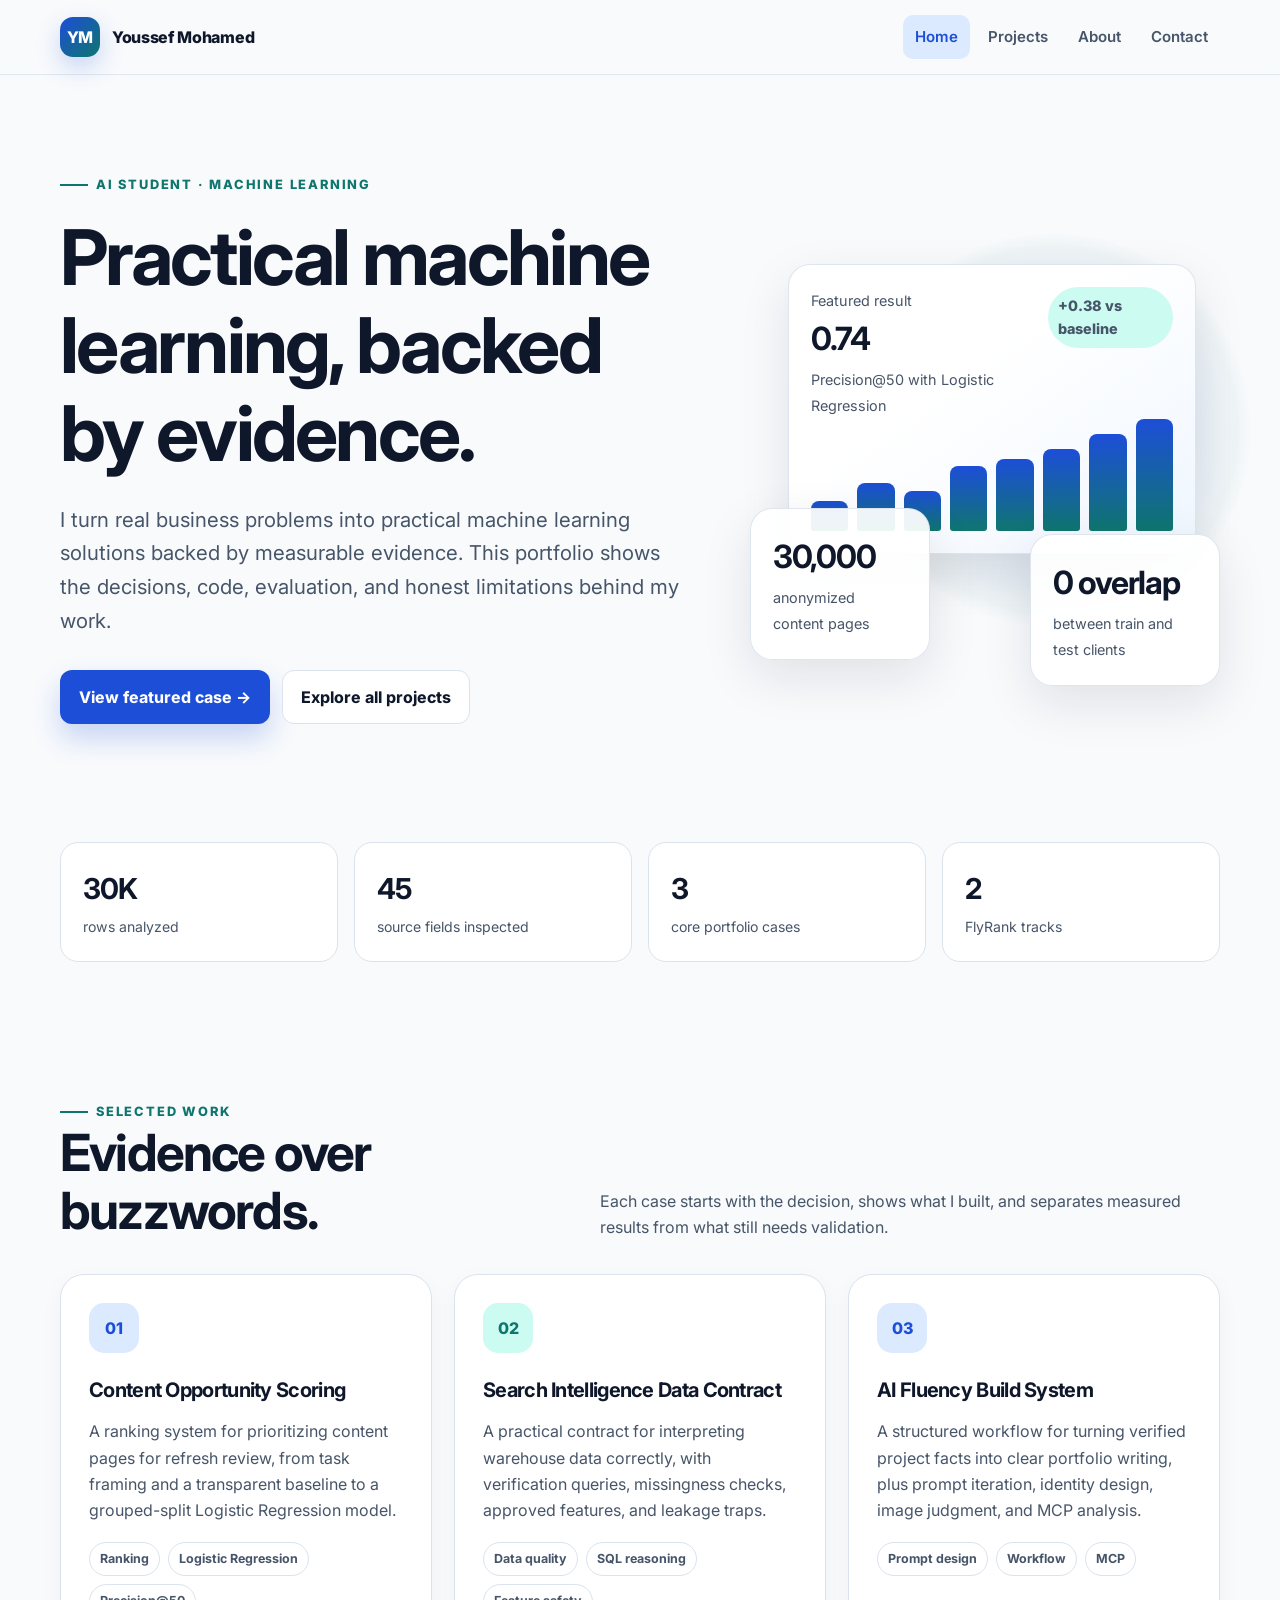
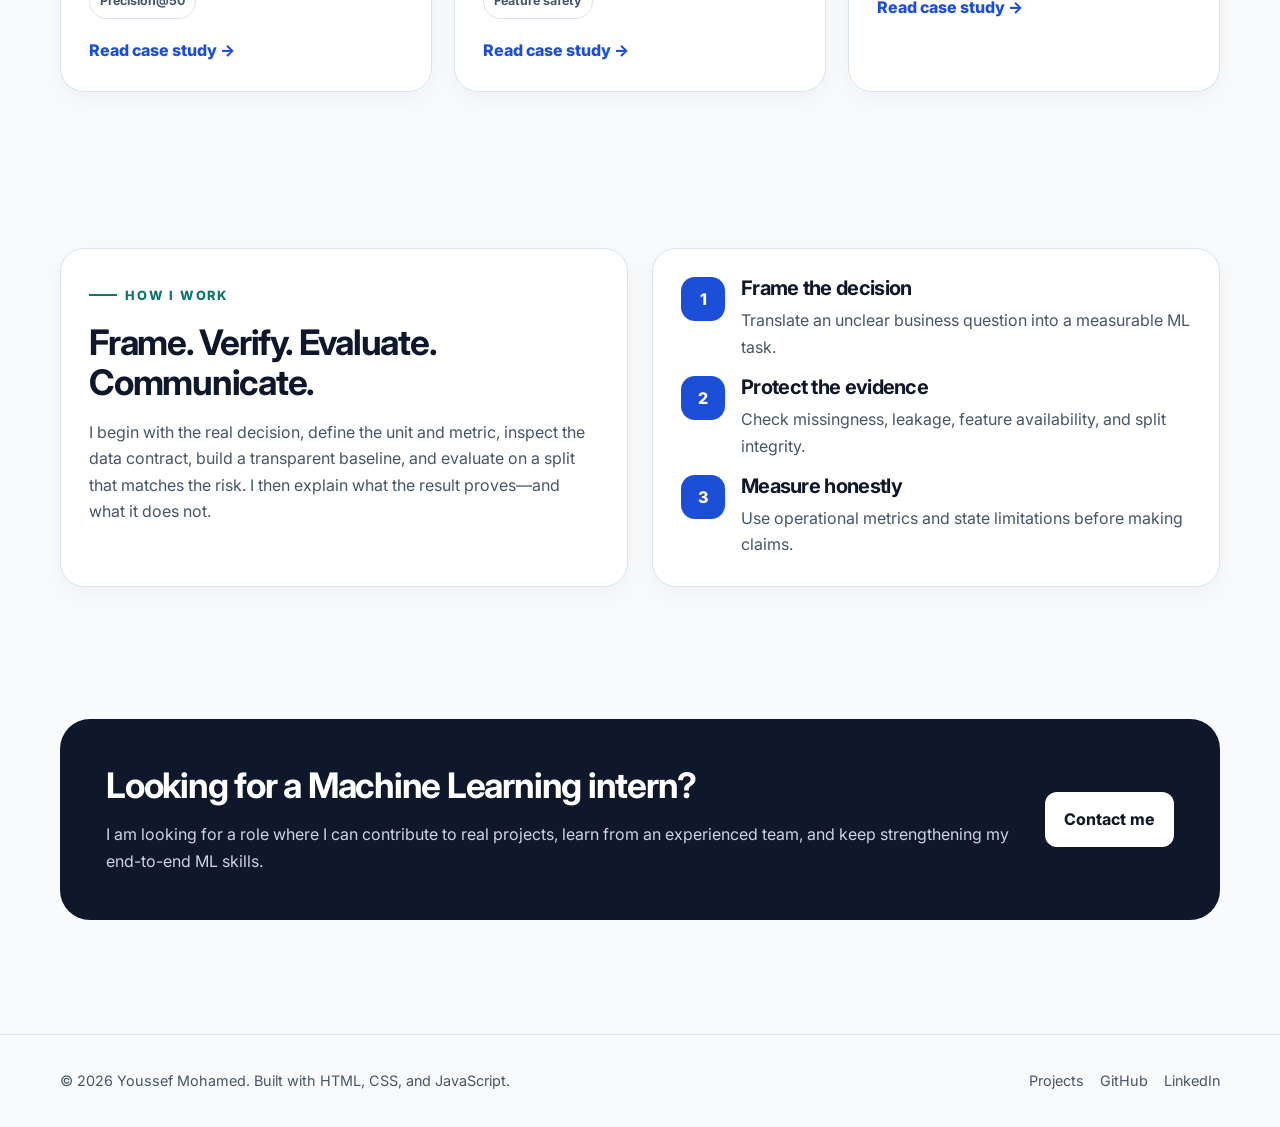
==== index.html @ db7408d9 "Build complete Week 5 AI Fluency portfolio" ====
<!doctype html><html lang="en"><head><meta charset="utf-8"><meta name="viewport" content="width=device-width,initial-scale=1"><meta name="description" content="Youssef Mohamed's machine learning portfolio: practical work, clear reasoning, and measurable evidence."><title>Youssef Mohamed | Machine Learning Portfolio</title><link rel="stylesheet" href="styles.css"></head><body>
<a class="skip-link" href="#main">Skip to content</a>
<header class="site-header"><div class="container navbar"><a class="brand" href="index.html"><span class="brand-mark">YM</span><span>Youssef Mohamed</span></a><button class="menu-button" aria-expanded="false" aria-label="Open navigation">Menu</button><nav class="nav-links" aria-label="Main navigation"><a href="index.html" aria-current="page">Home</a><a href="projects.html">Projects</a><a href="about.html">About</a><a href="contact.html">Contact</a></nav></div></header>
<main id="main">
<section class="hero"><div class="container hero-grid"><div><span class="eyebrow">AI Student · Machine Learning</span><h1>Practical machine learning, backed by evidence.</h1><p class="lead">I turn real business problems into practical machine learning solutions backed by measurable evidence. This portfolio shows the decisions, code, evaluation, and honest limitations behind my work.</p><div class="hero-actions"><a class="button button-primary" href="content-opportunity.html">View featured case →</a><a class="button button-secondary" href="projects.html">Explore all projects</a></div></div><div class="hero-art" aria-label="Abstract evidence dashboard"><div class="signal-card signal-main"><div class="signal-top"><div><span>Featured result</span><strong>0.74</strong><span>Precision@50 with Logistic Regression</span></div><span class="signal-badge">+0.38 vs baseline</span></div><div class="mini-chart" aria-hidden="true"><i style="height:26%"></i><i style="height:42%"></i><i style="height:35%"></i><i style="height:58%"></i><i style="height:64%"></i><i style="height:73%"></i><i style="height:86%"></i><i style="height:100%"></i></div></div><div class="signal-card signal-small-a"><strong>30,000</strong><span>anonymized content pages</span></div><div class="signal-card signal-small-b"><strong>0 overlap</strong><span>between train and test clients</span></div></div></div></section>
<section class="section-tight"><div class="container stats"><div class="stat"><strong>30K</strong><span>rows analyzed</span></div><div class="stat"><strong>45</strong><span>source fields inspected</span></div><div class="stat"><strong>3</strong><span>core portfolio cases</span></div><div class="stat"><strong>2</strong><span>FlyRank tracks</span></div></div></section>
<section class="section"><div class="container"><div class="section-heading"><div><span class="eyebrow">Selected work</span><h2>Evidence over buzzwords.</h2></div><p>Each case starts with the decision, shows what I built, and separates measured results from what still needs validation.</p></div><div class="grid-3"><a class="card card-link" href="content-opportunity.html"><div class="project-icon">01</div><h3>Content Opportunity Scoring</h3><p>A ranking system for prioritizing content pages for refresh review, from task framing and a transparent baseline to a grouped-split Logistic Regression model.</p><div class="meta"><span class="tag">Ranking</span><span class="tag">Logistic Regression</span><span class="tag">Precision@50</span></div><span class="link-arrow">Read case study →</span></a><a class="card card-link" href="data-contract.html"><div class="project-icon teal">02</div><h3>Search Intelligence Data Contract</h3><p>A practical contract for interpreting warehouse data correctly, with verification queries, missingness checks, approved features, and leakage traps.</p><div class="meta"><span class="tag">Data quality</span><span class="tag">SQL reasoning</span><span class="tag">Feature safety</span></div><span class="link-arrow">Read case study →</span></a><a class="card card-link" href="ai-fluency.html"><div class="project-icon">03</div><h3>AI Fluency Build System</h3><p>A structured workflow for turning verified project facts into clear portfolio writing, plus prompt iteration, identity design, image judgment, and MCP analysis.</p><div class="meta"><span class="tag">Prompt design</span><span class="tag">Workflow</span><span class="tag">MCP</span></div><span class="link-arrow">Read case study →</span></a></div></div></section>
<section class="section"><div class="container grid-2"><div class="card"><span class="eyebrow">How I work</span><h2 style="font-size:2.2rem;margin-top:16px">Frame. Verify. Evaluate. Communicate.</h2><p>I begin with the real decision, define the unit and metric, inspect the data contract, build a transparent baseline, and evaluate on a split that matches the risk. I then explain what the result proves—and what it does not.</p></div><div class="card"><div class="timeline"><div class="timeline-item"><div class="timeline-number">1</div><div><h3>Frame the decision</h3><p>Translate an unclear business question into a measurable ML task.</p></div></div><div class="timeline-item"><div class="timeline-number">2</div><div><h3>Protect the evidence</h3><p>Check missingness, leakage, feature availability, and split integrity.</p></div></div><div class="timeline-item"><div class="timeline-number">3</div><div><h3>Measure honestly</h3><p>Use operational metrics and state limitations before making claims.</p></div></div></div></div></div></section>
<section class="section-tight"><div class="container band"><div><h2 style="font-size:2.2rem">Looking for a Machine Learning intern?</h2><p>I am looking for a role where I can contribute to real projects, learn from an experienced team, and keep strengthening my end-to-end ML skills.</p></div><a class="button button-primary" href="contact.html">Contact me</a></div></section>
</main><footer class="site-footer"><div class="container footer-inner"><span>© <span data-year></span> Youssef Mohamed. Built with HTML, CSS, and JavaScript.</span><div class="footer-links"><a href="projects.html">Projects</a><a href="https://github.com/yousefmohamed662006-debug" target="_blank" rel="noreferrer">GitHub</a><a href="https://www.linkedin.com/in/yousef-abdelazem-3361ab347" target="_blank" rel="noreferrer">LinkedIn</a></div></div></footer><script src="script.js"></script></body></html>
---- styles.css ----
@import url('https://fonts.googleapis.com/css2?family=Inter:wght@400;500;600;700;800&display=swap');

:root {
  --blue: #1d4ed8;
  --blue-dark: #1e3a8a;
  --ink: #0f172a;
  --muted: #475569;
  --line: #dbe3ee;
  --surface: #ffffff;
  --bg: #f8fafc;
  --teal: #0f766e;
  --teal-soft: #ccfbf1;
  --blue-soft: #dbeafe;
  --shadow: 0 18px 50px rgba(15, 23, 42, .10);
  --radius: 24px;
  --max: 1160px;
}

* { box-sizing: border-box; }
html { scroll-behavior: smooth; }
body {
  margin: 0;
  font-family: Inter, system-ui, -apple-system, BlinkMacSystemFont, "Segoe UI", sans-serif;
  color: var(--ink);
  background: var(--bg);
  line-height: 1.65;
}
a { color: inherit; }
img { max-width: 100%; display: block; }
button, input, textarea { font: inherit; }

.container { width: min(calc(100% - 36px), var(--max)); margin-inline: auto; }
.skip-link { position: absolute; left: -9999px; top: 0; }
.skip-link:focus { left: 16px; top: 16px; z-index: 999; background: white; padding: 10px 14px; border-radius: 10px; }

.site-header {
  position: sticky;
  top: 0;
  z-index: 50;
  backdrop-filter: blur(14px);
  background: rgba(248, 250, 252, .88);
  border-bottom: 1px solid rgba(219, 227, 238, .85);
}
.navbar { min-height: 74px; display: flex; align-items: center; justify-content: space-between; gap: 20px; }
.brand { display: inline-flex; align-items: center; gap: 12px; text-decoration: none; font-weight: 800; letter-spacing: -.02em; }
.brand-mark { width: 40px; height: 40px; border-radius: 13px; display: grid; place-items: center; background: linear-gradient(135deg, var(--blue), var(--teal)); color: #fff; box-shadow: 0 10px 24px rgba(29, 78, 216, .22); }
.nav-links { display: flex; align-items: center; gap: 6px; }
.nav-links a { text-decoration: none; color: var(--muted); font-size: .94rem; font-weight: 600; padding: 10px 12px; border-radius: 10px; }
.nav-links a:hover, .nav-links a[aria-current="page"] { color: var(--blue); background: var(--blue-soft); }
.menu-button { display: none; border: 1px solid var(--line); background: white; border-radius: 12px; padding: 9px 11px; cursor: pointer; }

.hero { padding: 92px 0 64px; overflow: hidden; }
.hero-grid { display: grid; grid-template-columns: 1.15fr .85fr; gap: 54px; align-items: center; }
.eyebrow { display: inline-flex; gap: 8px; align-items: center; font-size: .8rem; text-transform: uppercase; letter-spacing: .14em; font-weight: 800; color: var(--teal); }
.eyebrow::before { content: ""; width: 28px; height: 2px; background: currentColor; }
h1, h2, h3 { line-height: 1.15; letter-spacing: -.035em; margin: 0; }
h1 { font-size: clamp(2.6rem, 6vw, 5.4rem); margin-top: 18px; }
h2 { font-size: clamp(2rem, 4vw, 3.4rem); }
h3 { font-size: 1.25rem; }
.lead { font-size: clamp(1.05rem, 2vw, 1.28rem); color: var(--muted); max-width: 760px; margin: 24px 0 0; }
.hero-actions { display: flex; flex-wrap: wrap; gap: 12px; margin-top: 32px; }
.button { display: inline-flex; align-items: center; justify-content: center; gap: 9px; text-decoration: none; border-radius: 12px; padding: 13px 18px; font-weight: 750; border: 1px solid transparent; transition: transform .2s ease, box-shadow .2s ease; }
.button:hover { transform: translateY(-2px); }
.button-primary { color: #fff; background: var(--blue); box-shadow: 0 14px 28px rgba(29, 78, 216, .22); }
.button-secondary { background: #fff; border-color: var(--line); color: var(--ink); }

.hero-art { position: relative; min-height: 480px; }
.hero-art::before { content: ""; position: absolute; width: 400px; height: 400px; border-radius: 50%; background: radial-gradient(circle, rgba(29,78,216,.18), rgba(15,118,110,.04) 65%, transparent 70%); top: 24px; right: -34px; }
.signal-card { position: absolute; background: rgba(255,255,255,.93); border: 1px solid rgba(219,227,238,.9); border-radius: 22px; padding: 22px; box-shadow: var(--shadow); }
.signal-card strong { display: block; font-size: 2rem; letter-spacing: -.04em; }
.signal-card span { color: var(--muted); font-size: .9rem; }
.signal-main { inset: 58px 24px auto 38px; min-height: 270px; display: grid; align-content: space-between; background: linear-gradient(145deg, #fff 40%, #eff6ff); }
.signal-top { display: flex; justify-content: space-between; align-items: start; gap: 20px; }
.signal-badge { border-radius: 99px; padding: 7px 10px; background: var(--teal-soft); color: var(--teal); font-size: .75rem; font-weight: 800; }
.mini-chart { display: grid; grid-template-columns: repeat(8, 1fr); align-items: end; gap: 9px; height: 112px; }
.mini-chart i { display: block; border-radius: 8px 8px 3px 3px; background: linear-gradient(var(--blue), var(--teal)); min-height: 18px; }
.signal-small-a { width: 180px; left: 0; bottom: 26px; }
.signal-small-b { width: 190px; right: 0; bottom: 0; }

.section { padding: 78px 0; }
.section-tight { padding: 54px 0; }
.section-heading { display: flex; justify-content: space-between; gap: 28px; align-items: end; margin-bottom: 34px; }
.section-heading p { color: var(--muted); max-width: 620px; margin: 0; }
.grid-3 { display: grid; grid-template-columns: repeat(3, 1fr); gap: 22px; }
.grid-2 { display: grid; grid-template-columns: repeat(2, 1fr); gap: 24px; }
.card { background: var(--surface); border: 1px solid var(--line); border-radius: var(--radius); padding: 28px; box-shadow: 0 8px 24px rgba(15,23,42,.04); }
.card p { color: var(--muted); }
.card-link { text-decoration: none; transition: transform .2s ease, box-shadow .2s ease; }
.card-link:hover { transform: translateY(-4px); box-shadow: var(--shadow); }
.project-icon { width: 50px; height: 50px; border-radius: 15px; display: grid; place-items: center; background: var(--blue-soft); color: var(--blue); margin-bottom: 26px; font-weight: 800; }
.project-icon.teal { background: var(--teal-soft); color: var(--teal); }
.meta { display: flex; flex-wrap: wrap; gap: 8px; margin: 18px 0; }
.tag { border: 1px solid var(--line); background: #fff; border-radius: 99px; padding: 6px 10px; font-size: .78rem; font-weight: 700; color: var(--muted); }
.link-arrow { font-weight: 800; color: var(--blue); }

.stats { display: grid; grid-template-columns: repeat(4, 1fr); gap: 16px; }
.stat { background: #fff; border: 1px solid var(--line); border-radius: 18px; padding: 22px; }
.stat strong { display: block; font-size: 1.8rem; letter-spacing: -.04em; }
.stat span { color: var(--muted); font-size: .88rem; }

.band { background: var(--ink); color: #fff; border-radius: 30px; padding: 46px; display: grid; grid-template-columns: 1fr auto; gap: 30px; align-items: center; }
.band p { color: #cbd5e1; margin-bottom: 0; }
.band .button-primary { background: #fff; color: var(--ink); box-shadow: none; }

.page-hero { padding: 70px 0 38px; }
.page-hero h1 { font-size: clamp(2.5rem, 5vw, 4.7rem); max-width: 950px; }
.page-hero .lead { max-width: 860px; }
.breadcrumbs { font-size: .88rem; color: var(--muted); margin-bottom: 18px; }
.breadcrumbs a { color: var(--blue); text-decoration: none; }

.case-layout { display: grid; grid-template-columns: 1fr 320px; gap: 34px; align-items: start; }
.case-main { display: grid; gap: 22px; }
.case-section { background: #fff; border: 1px solid var(--line); border-radius: 22px; padding: 30px; }
.case-section h2 { font-size: 1.65rem; margin-bottom: 14px; }
.case-section p, .case-section li { color: var(--muted); }
.case-sidebar { position: sticky; top: 98px; display: grid; gap: 18px; }
.info-list { list-style: none; margin: 0; padding: 0; display: grid; gap: 14px; }
.info-list li { display: grid; gap: 3px; }
.info-list span { color: var(--muted); font-size: .82rem; }
.info-list strong { font-size: .95rem; }
.result-table { width: 100%; border-collapse: collapse; margin-top: 18px; }
.result-table th, .result-table td { text-align: left; padding: 12px 10px; border-bottom: 1px solid var(--line); }
.result-table th { font-size: .8rem; text-transform: uppercase; letter-spacing: .06em; color: var(--muted); }
.callout { padding: 20px; border-left: 4px solid var(--teal); background: #f0fdfa; border-radius: 0 14px 14px 0; }

.timeline { display: grid; gap: 16px; }
.timeline-item { display: grid; grid-template-columns: 44px 1fr; gap: 16px; align-items: start; }
.timeline-number { width: 44px; height: 44px; border-radius: 14px; display: grid; place-items: center; background: var(--blue); color: #fff; font-weight: 800; }
.timeline-item p { margin: 7px 0 0; color: var(--muted); }

.contact-grid { display: grid; grid-template-columns: 1fr 1fr; gap: 26px; }
.contact-card { min-height: 220px; }
.contact-link { display: inline-flex; align-items: center; gap: 10px; color: var(--blue); font-weight: 800; word-break: break-word; }

.site-footer { border-top: 1px solid var(--line); padding: 34px 0; margin-top: 60px; }
.footer-inner { display: flex; justify-content: space-between; gap: 24px; align-items: center; color: var(--muted); font-size: .9rem; }
.footer-links { display: flex; gap: 16px; }
.footer-links a { text-decoration: none; }

@media (max-width: 900px) {
  .hero-grid, .case-layout, .contact-grid { grid-template-columns: 1fr; }
  .hero-art { min-height: 430px; }
  .grid-3 { grid-template-columns: 1fr 1fr; }
  .stats { grid-template-columns: 1fr 1fr; }
  .case-sidebar { position: static; }
  .band { grid-template-columns: 1fr; }
}

@media (max-width: 680px) {
  .menu-button { display: inline-flex; }
  .nav-links { display: none; position: absolute; top: 74px; left: 18px; right: 18px; background: white; border: 1px solid var(--line); border-radius: 18px; padding: 10px; box-shadow: var(--shadow); flex-direction: column; align-items: stretch; }
  .nav-links.open { display: flex; }
  .nav-links a { padding: 12px 14px; }
  .hero { padding-top: 62px; }
  .hero-art { min-height: 390px; }
  .signal-main { inset: 34px 6px auto 18px; }
  .signal-small-a { left: 0; bottom: 12px; }
  .signal-small-b { right: 0; bottom: -10px; }
  .grid-3, .grid-2, .stats { grid-template-columns: 1fr; }
  .section-heading { align-items: start; flex-direction: column; }
  .band { padding: 30px; }
  .footer-inner { flex-direction: column; align-items: start; }
}
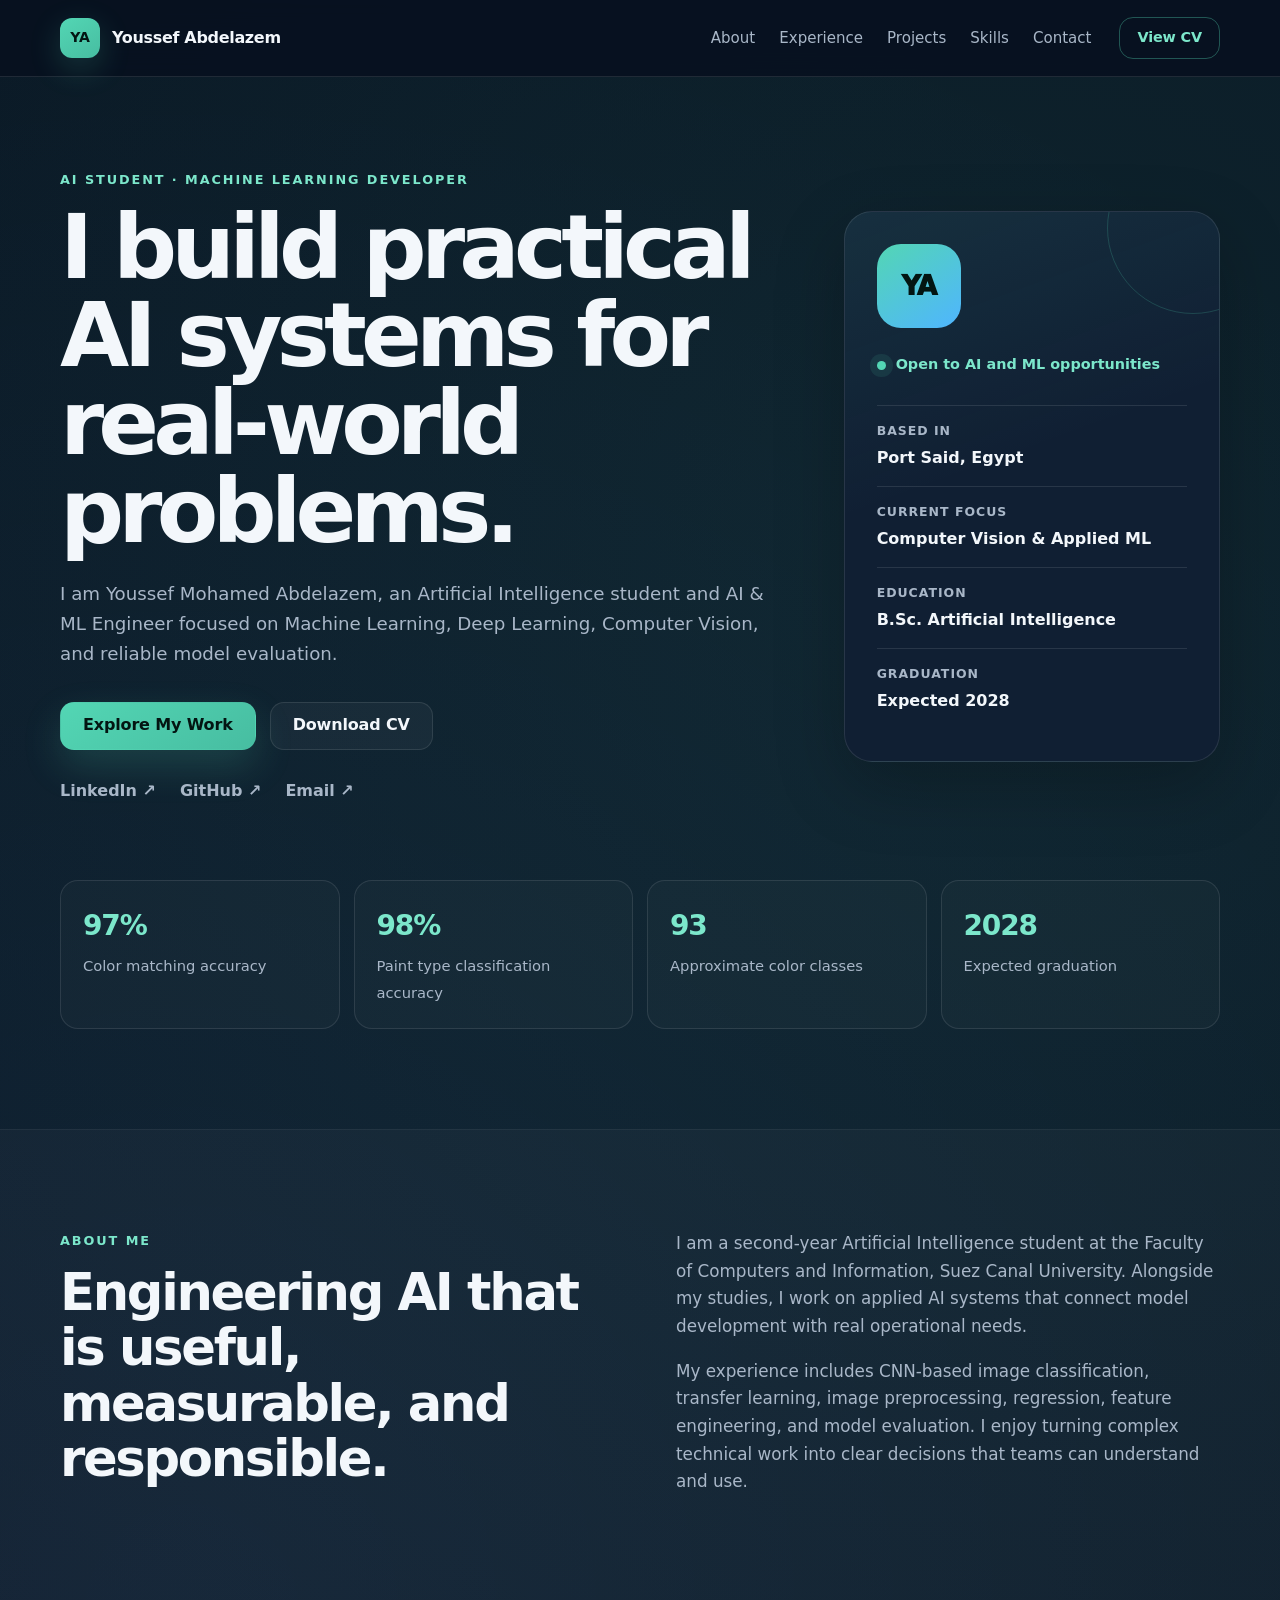
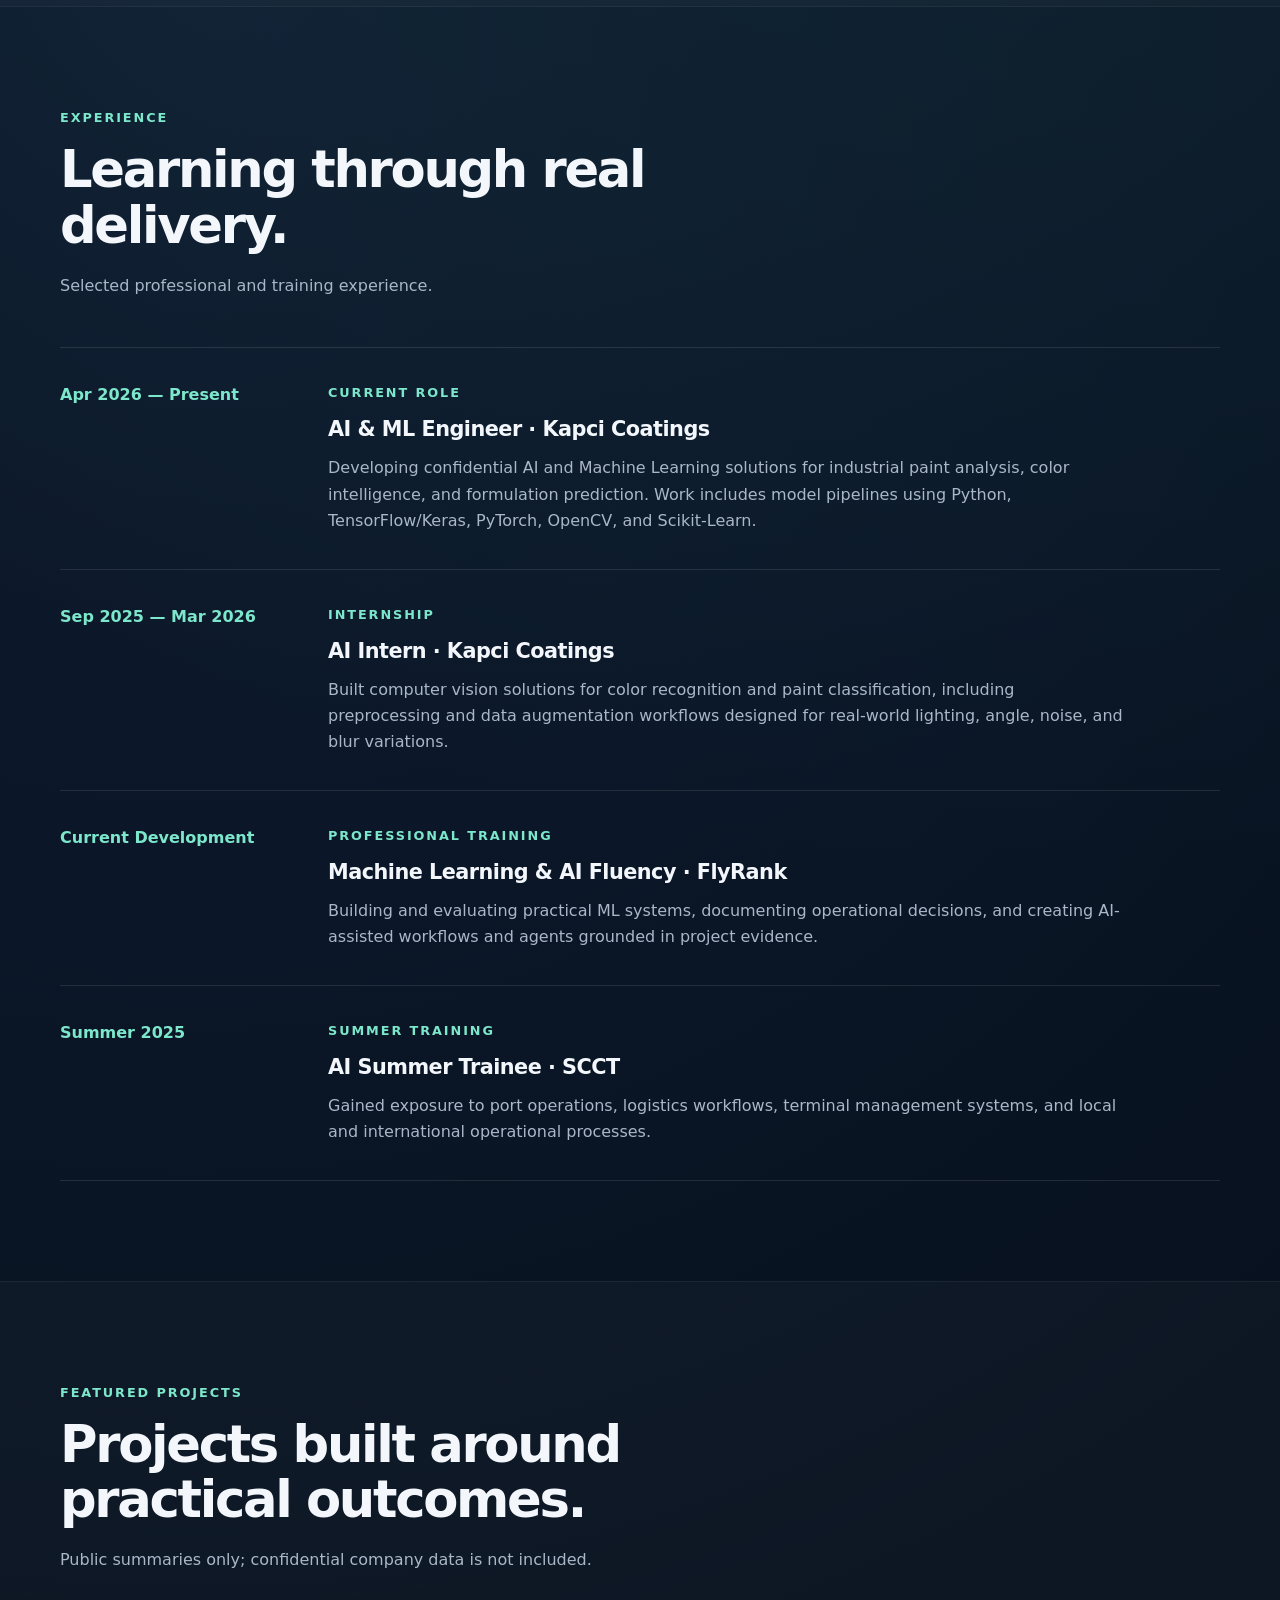
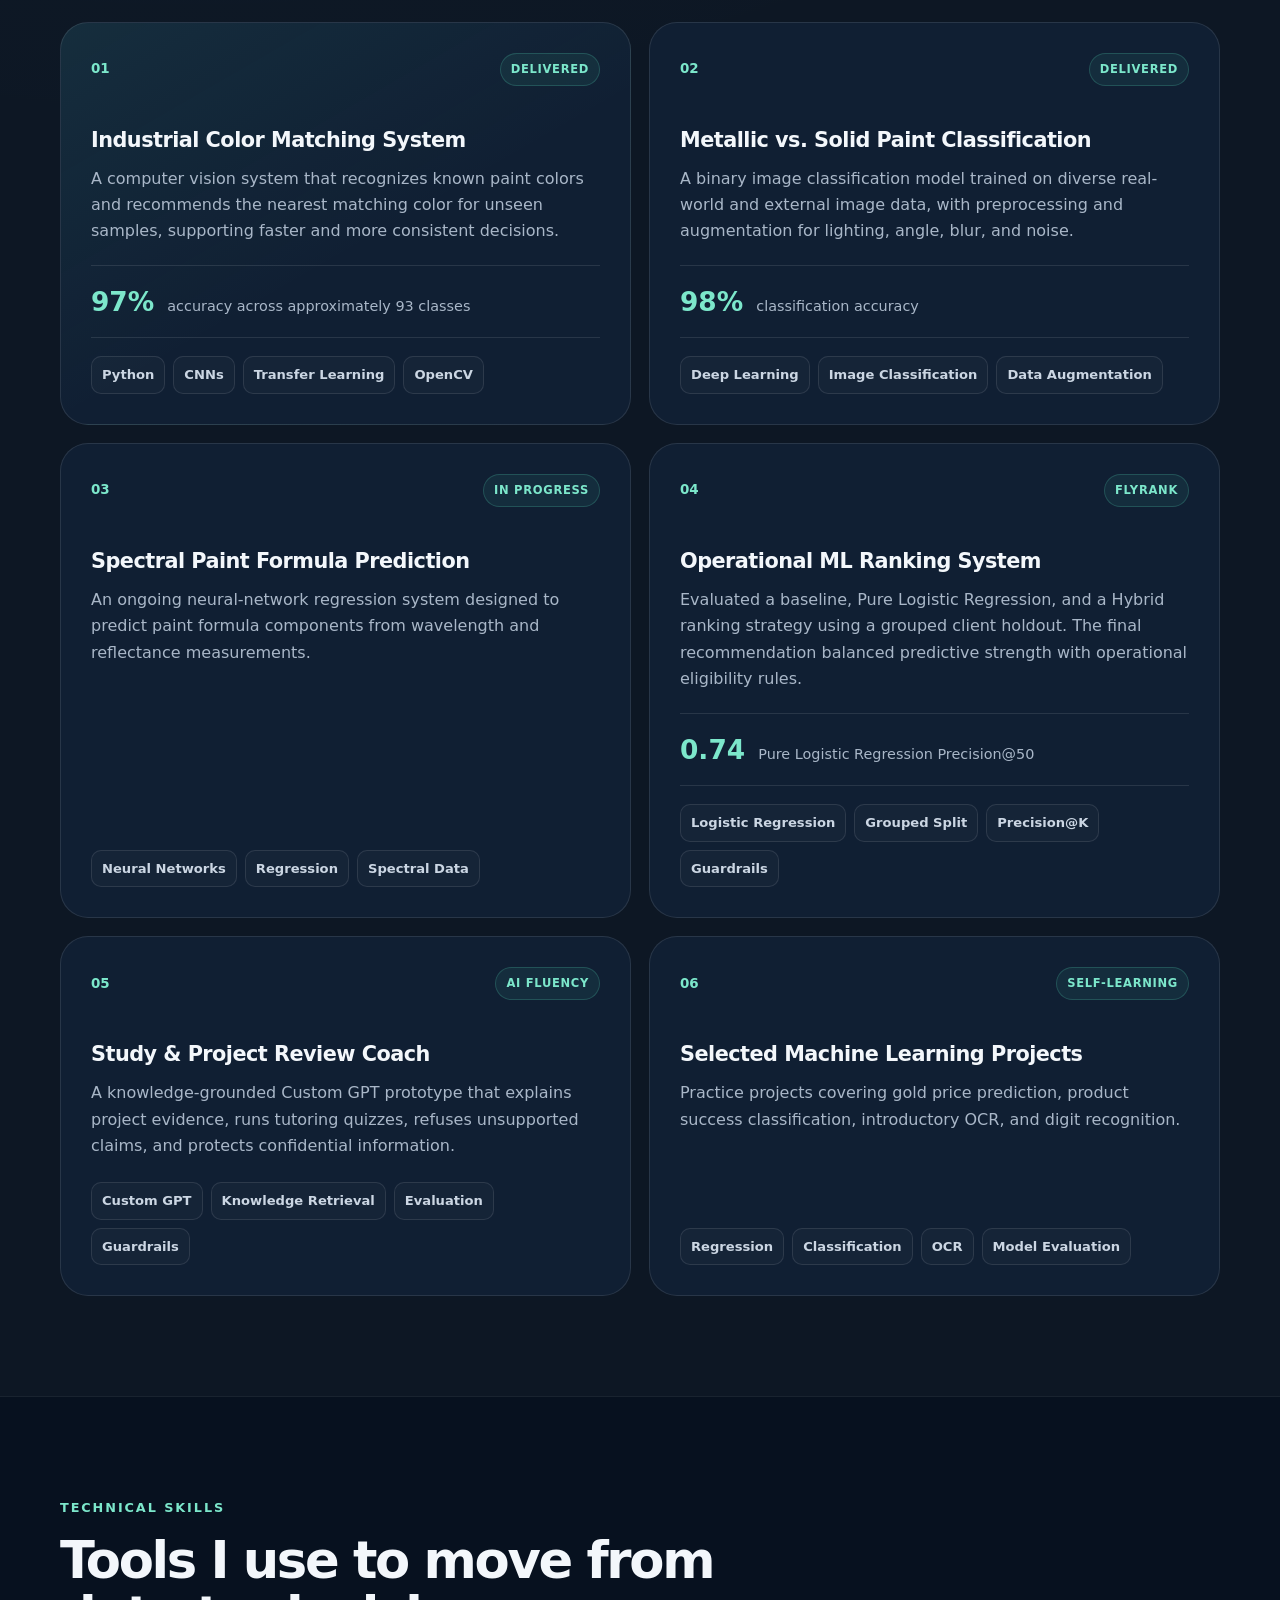
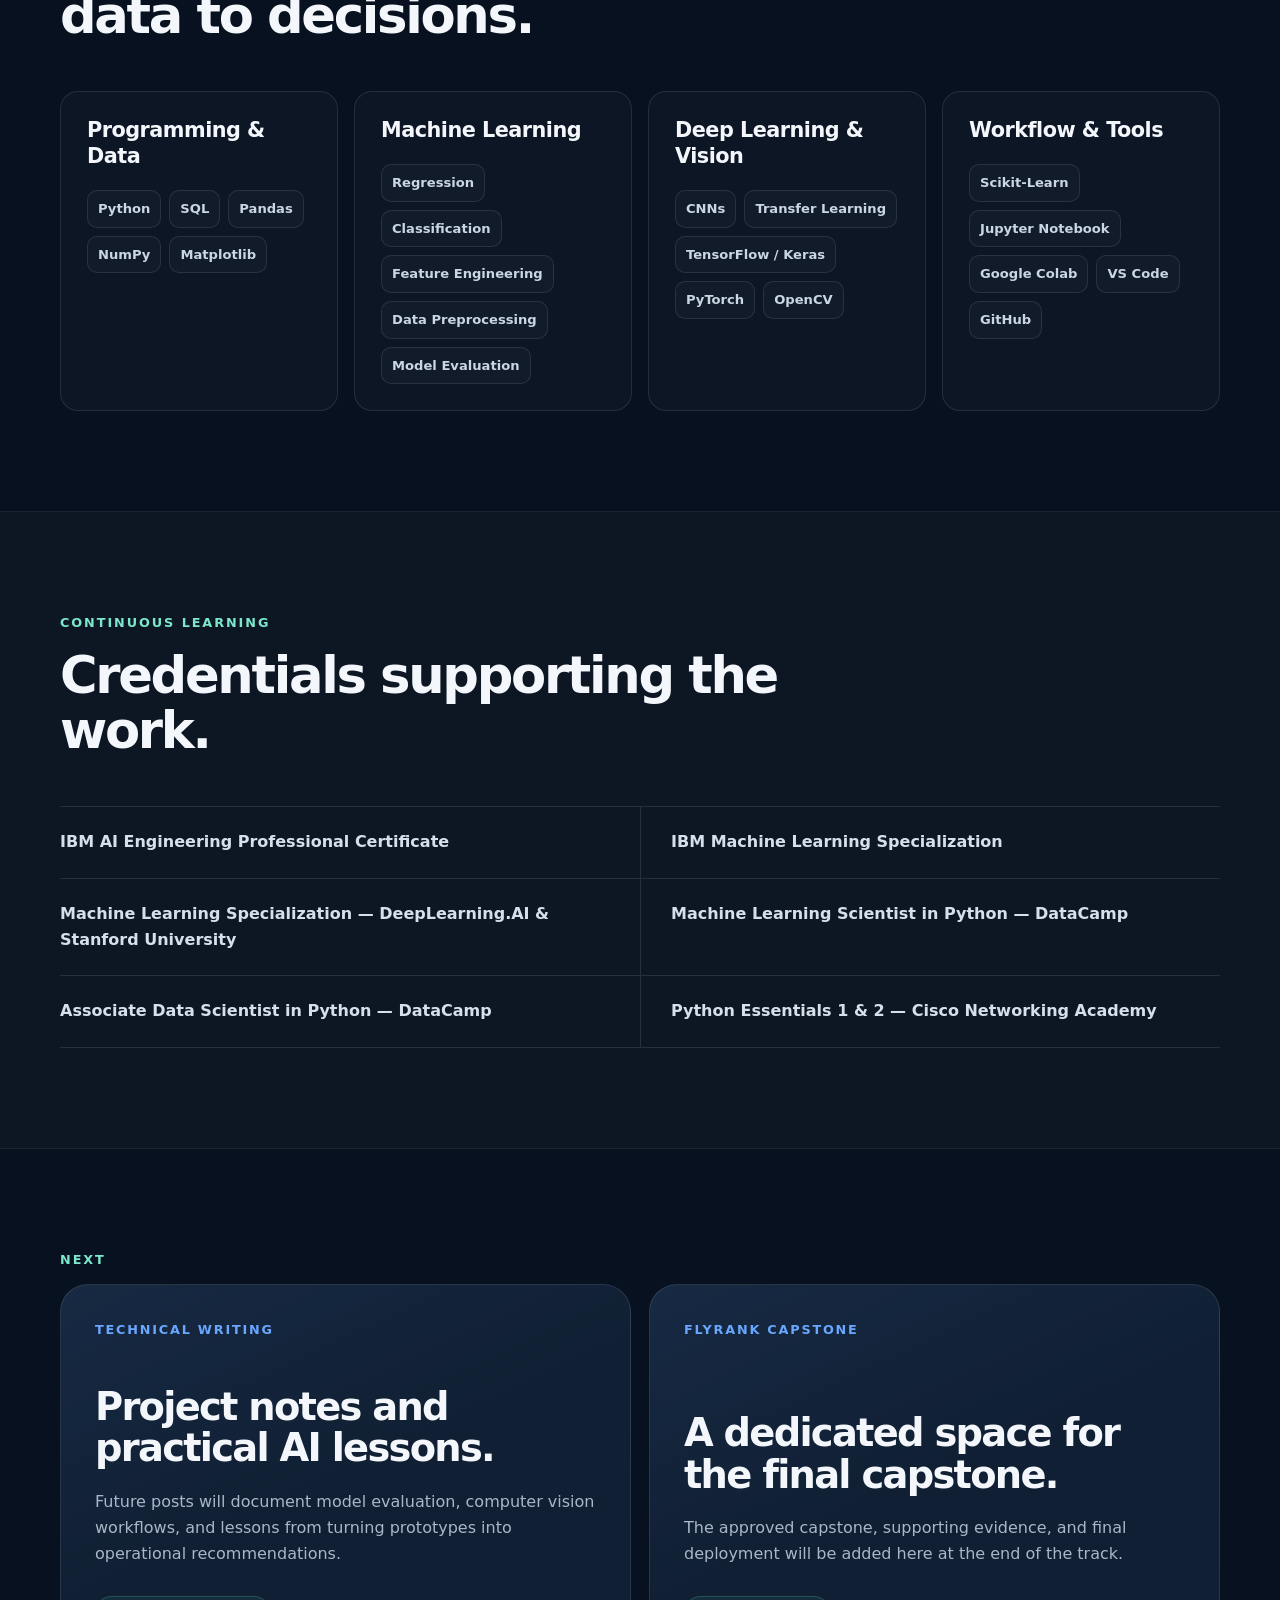
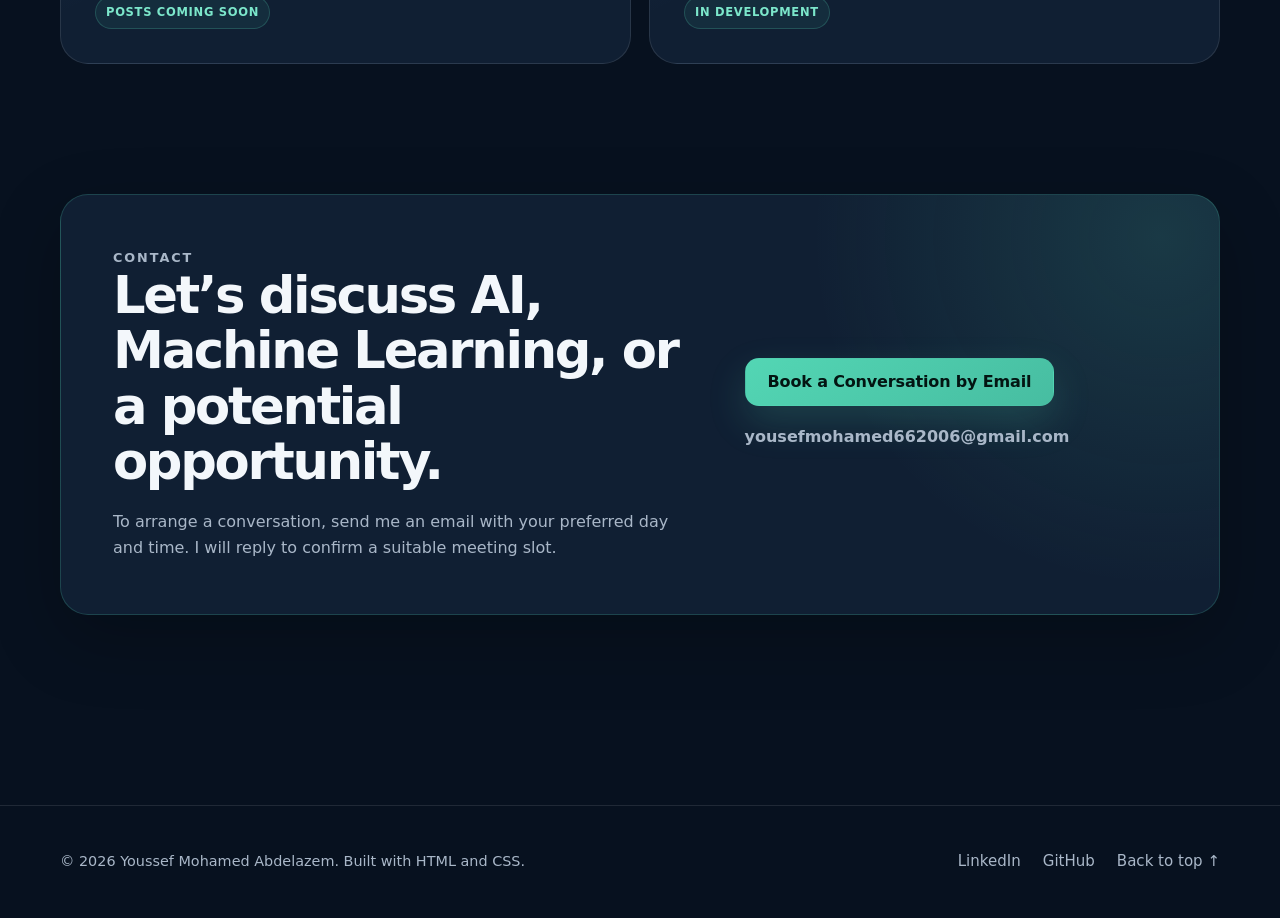
==== commit 9fc53b98: "Redesign portfolio website and add downloadable CV" ====
--- a/index.html
+++ b/index.html
@@ -1,10 +1,457 @@
-<!doctype html><html lang="en"><head><meta charset="utf-8"><meta name="viewport" content="width=device-width,initial-scale=1"><meta name="description" content="Youssef Mohamed's machine learning portfolio: practical work, clear reasoning, and measurable evidence."><title>Youssef Mohamed | Machine Learning Portfolio</title><link rel="stylesheet" href="styles.css"></head><body>
-<a class="skip-link" href="#main">Skip to content</a>
-<header class="site-header"><div class="container navbar"><a class="brand" href="index.html"><span class="brand-mark">YM</span><span>Youssef Mohamed</span></a><button class="menu-button" aria-expanded="false" aria-label="Open navigation">Menu</button><nav class="nav-links" aria-label="Main navigation"><a href="index.html" aria-current="page">Home</a><a href="projects.html">Projects</a><a href="about.html">About</a><a href="contact.html">Contact</a></nav></div></header>
-<main id="main">
-<section class="hero"><div class="container hero-grid"><div><span class="eyebrow">AI Student · Machine Learning</span><h1>Practical machine learning, backed by evidence.</h1><p class="lead">I turn real business problems into practical machine learning solutions backed by measurable evidence. This portfolio shows the decisions, code, evaluation, and honest limitations behind my work.</p><div class="hero-actions"><a class="button button-primary" href="content-opportunity.html">View featured case →</a><a class="button button-secondary" href="projects.html">Explore all projects</a></div></div><div class="hero-art" aria-label="Abstract evidence dashboard"><div class="signal-card signal-main"><div class="signal-top"><div><span>Featured result</span><strong>0.74</strong><span>Precision@50 with Logistic Regression</span></div><span class="signal-badge">+0.38 vs baseline</span></div><div class="mini-chart" aria-hidden="true"><i style="height:26%"></i><i style="height:42%"></i><i style="height:35%"></i><i style="height:58%"></i><i style="height:64%"></i><i style="height:73%"></i><i style="height:86%"></i><i style="height:100%"></i></div></div><div class="signal-card signal-small-a"><strong>30,000</strong><span>anonymized content pages</span></div><div class="signal-card signal-small-b"><strong>0 overlap</strong><span>between train and test clients</span></div></div></div></section>
-<section class="section-tight"><div class="container stats"><div class="stat"><strong>30K</strong><span>rows analyzed</span></div><div class="stat"><strong>45</strong><span>source fields inspected</span></div><div class="stat"><strong>3</strong><span>core portfolio cases</span></div><div class="stat"><strong>2</strong><span>FlyRank tracks</span></div></div></section>
-<section class="section"><div class="container"><div class="section-heading"><div><span class="eyebrow">Selected work</span><h2>Evidence over buzzwords.</h2></div><p>Each case starts with the decision, shows what I built, and separates measured results from what still needs validation.</p></div><div class="grid-3"><a class="card card-link" href="content-opportunity.html"><div class="project-icon">01</div><h3>Content Opportunity Scoring</h3><p>A ranking system for prioritizing content pages for refresh review, from task framing and a transparent baseline to a grouped-split Logistic Regression model.</p><div class="meta"><span class="tag">Ranking</span><span class="tag">Logistic Regression</span><span class="tag">Precision@50</span></div><span class="link-arrow">Read case study →</span></a><a class="card card-link" href="data-contract.html"><div class="project-icon teal">02</div><h3>Search Intelligence Data Contract</h3><p>A practical contract for interpreting warehouse data correctly, with verification queries, missingness checks, approved features, and leakage traps.</p><div class="meta"><span class="tag">Data quality</span><span class="tag">SQL reasoning</span><span class="tag">Feature safety</span></div><span class="link-arrow">Read case study →</span></a><a class="card card-link" href="ai-fluency.html"><div class="project-icon">03</div><h3>AI Fluency Build System</h3><p>A structured workflow for turning verified project facts into clear portfolio writing, plus prompt iteration, identity design, image judgment, and MCP analysis.</p><div class="meta"><span class="tag">Prompt design</span><span class="tag">Workflow</span><span class="tag">MCP</span></div><span class="link-arrow">Read case study →</span></a></div></div></section>
-<section class="section"><div class="container grid-2"><div class="card"><span class="eyebrow">How I work</span><h2 style="font-size:2.2rem;margin-top:16px">Frame. Verify. Evaluate. Communicate.</h2><p>I begin with the real decision, define the unit and metric, inspect the data contract, build a transparent baseline, and evaluate on a split that matches the risk. I then explain what the result proves—and what it does not.</p></div><div class="card"><div class="timeline"><div class="timeline-item"><div class="timeline-number">1</div><div><h3>Frame the decision</h3><p>Translate an unclear business question into a measurable ML task.</p></div></div><div class="timeline-item"><div class="timeline-number">2</div><div><h3>Protect the evidence</h3><p>Check missingness, leakage, feature availability, and split integrity.</p></div></div><div class="timeline-item"><div class="timeline-number">3</div><div><h3>Measure honestly</h3><p>Use operational metrics and state limitations before making claims.</p></div></div></div></div></div></section>
-<section class="section-tight"><div class="container band"><div><h2 style="font-size:2.2rem">Looking for a Machine Learning intern?</h2><p>I am looking for a role where I can contribute to real projects, learn from an experienced team, and keep strengthening my end-to-end ML skills.</p></div><a class="button button-primary" href="contact.html">Contact me</a></div></section>
-</main><footer class="site-footer"><div class="container footer-inner"><span>© <span data-year></span> Youssef Mohamed. Built with HTML, CSS, and JavaScript.</span><div class="footer-links"><a href="projects.html">Projects</a><a href="https://github.com/yousefmohamed662006-debug" target="_blank" rel="noreferrer">GitHub</a><a href="https://www.linkedin.com/in/yousef-abdelazem-3361ab347" target="_blank" rel="noreferrer">LinkedIn</a></div></div></footer><script src="script.js"></script></body></html>
+<!DOCTYPE html>
+<html lang="en">
+<head>
+  <meta charset="UTF-8">
+  <meta name="viewport" content="width=device-width, initial-scale=1.0">
+  <meta name="description" content="Portfolio of Youssef Mohamed Abdelazem, an AI student and Machine Learning developer building practical AI, computer vision, and data-driven systems.">
+  <meta name="author" content="Youssef Mohamed Abdelazem">
+  <meta property="og:title" content="Youssef Mohamed Abdelazem | AI & Machine Learning">
+  <meta property="og:description" content="AI student and Machine Learning developer building practical, measurable AI systems.">
+  <meta property="og:type" content="website">
+  <title>Youssef Mohamed Abdelazem | AI & Machine Learning</title>
+  <link rel="stylesheet" href="styles.css">
+</head>
+<body>
+  <a class="skip-link" href="#main-content">Skip to main content</a>
+
+  <header class="site-header">
+    <nav class="nav container" aria-label="Primary navigation">
+      <a class="brand" href="#top" aria-label="Youssef Mohamed Abdelazem home">
+        <span class="brand-mark">YA</span>
+        <span class="brand-name">Youssef Abdelazem</span>
+      </a>
+
+      <div class="nav-links">
+        <a href="#about">About</a>
+        <a href="#experience">Experience</a>
+        <a href="#projects">Projects</a>
+        <a href="#skills">Skills</a>
+        <a href="#contact">Contact</a>
+      </div>
+
+      <a class="button button-small button-outline" href="Yousef_Abdelazem_CV.pdf" target="_blank" rel="noopener">
+        View CV
+      </a>
+    </nav>
+  </header>
+
+  <main id="main-content">
+    <section class="hero section" id="top">
+      <div class="container hero-grid">
+        <div class="hero-copy">
+          <p class="eyebrow">AI Student · Machine Learning Developer</p>
+          <h1>I build practical AI systems for real-world problems.</h1>
+          <p class="hero-text">
+            I am Youssef Mohamed Abdelazem, an Artificial Intelligence student and AI & ML Engineer
+            focused on Machine Learning, Deep Learning, Computer Vision, and reliable model evaluation.
+          </p>
+
+          <div class="hero-actions">
+            <a class="button button-primary" href="#projects">Explore My Work</a>
+            <a class="button button-secondary" href="Yousef_Abdelazem_CV.pdf" download>Download CV</a>
+          </div>
+
+          <div class="quick-links" aria-label="Professional links">
+            <a href="https://linkedin.com/in/yousef-abdelazem-3361ab347" target="_blank" rel="noopener">LinkedIn ↗</a>
+            <a href="https://github.com/yousefmohamed662006-debug" target="_blank" rel="noopener">GitHub ↗</a>
+            <a href="mailto:yousefmohamed662006@gmail.com">Email ↗</a>
+          </div>
+        </div>
+
+        <aside class="hero-card" aria-label="Profile overview">
+          <div class="profile-mark" aria-hidden="true">YA</div>
+          <p class="status"><span></span> Open to AI and ML opportunities</p>
+
+          <dl class="profile-facts">
+            <div>
+              <dt>Based in</dt>
+              <dd>Port Said, Egypt</dd>
+            </div>
+            <div>
+              <dt>Current focus</dt>
+              <dd>Computer Vision & Applied ML</dd>
+            </div>
+            <div>
+              <dt>Education</dt>
+              <dd>B.Sc. Artificial Intelligence</dd>
+            </div>
+            <div>
+              <dt>Graduation</dt>
+              <dd>Expected 2028</dd>
+            </div>
+          </dl>
+        </aside>
+      </div>
+
+      <div class="container stats-grid" aria-label="Selected highlights">
+        <article class="stat-card">
+          <strong>97%</strong>
+          <span>Color matching accuracy</span>
+        </article>
+        <article class="stat-card">
+          <strong>98%</strong>
+          <span>Paint type classification accuracy</span>
+        </article>
+        <article class="stat-card">
+          <strong>93</strong>
+          <span>Approximate color classes</span>
+        </article>
+        <article class="stat-card">
+          <strong>2028</strong>
+          <span>Expected graduation</span>
+        </article>
+      </div>
+    </section>
+
+    <section class="section section-muted" id="about">
+      <div class="container two-column">
+        <div>
+          <p class="section-kicker">About Me</p>
+          <h2>Engineering AI that is useful, measurable, and responsible.</h2>
+        </div>
+        <div class="body-copy">
+          <p>
+            I am a second-year Artificial Intelligence student at the Faculty of Computers and
+            Information, Suez Canal University. Alongside my studies, I work on applied AI systems
+            that connect model development with real operational needs.
+          </p>
+          <p>
+            My experience includes CNN-based image classification, transfer learning, image
+            preprocessing, regression, feature engineering, and model evaluation. I enjoy turning
+            complex technical work into clear decisions that teams can understand and use.
+          </p>
+        </div>
+      </div>
+    </section>
+
+    <section class="section" id="experience">
+      <div class="container">
+        <p class="section-kicker">Experience</p>
+        <div class="section-heading">
+          <h2>Learning through real delivery.</h2>
+          <p>Selected professional and training experience.</p>
+        </div>
+
+        <div class="timeline">
+          <article class="timeline-item">
+            <div class="timeline-date">Apr 2026 — Present</div>
+            <div class="timeline-content">
+              <p class="role-label">Current Role</p>
+              <h3>AI & ML Engineer · Kapci Coatings</h3>
+              <p>
+                Developing confidential AI and Machine Learning solutions for industrial paint
+                analysis, color intelligence, and formulation prediction. Work includes model
+                pipelines using Python, TensorFlow/Keras, PyTorch, OpenCV, and Scikit-Learn.
+              </p>
+            </div>
+          </article>
+
+          <article class="timeline-item">
+            <div class="timeline-date">Sep 2025 — Mar 2026</div>
+            <div class="timeline-content">
+              <p class="role-label">Internship</p>
+              <h3>AI Intern · Kapci Coatings</h3>
+              <p>
+                Built computer vision solutions for color recognition and paint classification,
+                including preprocessing and data augmentation workflows designed for real-world
+                lighting, angle, noise, and blur variations.
+              </p>
+            </div>
+          </article>
+
+          <article class="timeline-item">
+            <div class="timeline-date">Current Development</div>
+            <div class="timeline-content">
+              <p class="role-label">Professional Training</p>
+              <h3>Machine Learning & AI Fluency · FlyRank</h3>
+              <p>
+                Building and evaluating practical ML systems, documenting operational decisions,
+                and creating AI-assisted workflows and agents grounded in project evidence.
+              </p>
+            </div>
+          </article>
+
+          <article class="timeline-item">
+            <div class="timeline-date">Summer 2025</div>
+            <div class="timeline-content">
+              <p class="role-label">Summer Training</p>
+              <h3>AI Summer Trainee · SCCT</h3>
+              <p>
+                Gained exposure to port operations, logistics workflows, terminal management
+                systems, and local and international operational processes.
+              </p>
+            </div>
+          </article>
+        </div>
+      </div>
+    </section>
+
+    <section class="section section-muted" id="projects">
+      <div class="container">
+        <p class="section-kicker">Featured Projects</p>
+        <div class="section-heading">
+          <h2>Projects built around practical outcomes.</h2>
+          <p>Public summaries only; confidential company data is not included.</p>
+        </div>
+
+        <div class="project-grid">
+          <article class="project-card project-featured">
+            <div class="project-topline">
+              <span class="project-number">01</span>
+              <span class="project-status">Delivered</span>
+            </div>
+            <h3>Industrial Color Matching System</h3>
+            <p>
+              A computer vision system that recognizes known paint colors and recommends the nearest
+              matching color for unseen samples, supporting faster and more consistent decisions.
+            </p>
+            <div class="project-metric">
+              <strong>97%</strong>
+              <span>accuracy across approximately 93 classes</span>
+            </div>
+            <ul class="tag-list" aria-label="Technologies">
+              <li>Python</li>
+              <li>CNNs</li>
+              <li>Transfer Learning</li>
+              <li>OpenCV</li>
+            </ul>
+          </article>
+
+          <article class="project-card">
+            <div class="project-topline">
+              <span class="project-number">02</span>
+              <span class="project-status">Delivered</span>
+            </div>
+            <h3>Metallic vs. Solid Paint Classification</h3>
+            <p>
+              A binary image classification model trained on diverse real-world and external image
+              data, with preprocessing and augmentation for lighting, angle, blur, and noise.
+            </p>
+            <div class="project-metric">
+              <strong>98%</strong>
+              <span>classification accuracy</span>
+            </div>
+            <ul class="tag-list" aria-label="Technologies">
+              <li>Deep Learning</li>
+              <li>Image Classification</li>
+              <li>Data Augmentation</li>
+            </ul>
+          </article>
+
+          <article class="project-card">
+            <div class="project-topline">
+              <span class="project-number">03</span>
+              <span class="project-status">In Progress</span>
+            </div>
+            <h3>Spectral Paint Formula Prediction</h3>
+            <p>
+              An ongoing neural-network regression system designed to predict paint formula
+              components from wavelength and reflectance measurements.
+            </p>
+            <ul class="tag-list" aria-label="Technologies">
+              <li>Neural Networks</li>
+              <li>Regression</li>
+              <li>Spectral Data</li>
+            </ul>
+          </article>
+
+          <article class="project-card">
+            <div class="project-topline">
+              <span class="project-number">04</span>
+              <span class="project-status">FlyRank</span>
+            </div>
+            <h3>Operational ML Ranking System</h3>
+            <p>
+              Evaluated a baseline, Pure Logistic Regression, and a Hybrid ranking strategy using
+              a grouped client holdout. The final recommendation balanced predictive strength with
+              operational eligibility rules.
+            </p>
+            <div class="project-metric">
+              <strong>0.74</strong>
+              <span>Pure Logistic Regression Precision@50</span>
+            </div>
+            <ul class="tag-list" aria-label="Technologies">
+              <li>Logistic Regression</li>
+              <li>Grouped Split</li>
+              <li>Precision@K</li>
+              <li>Guardrails</li>
+            </ul>
+          </article>
+
+          <article class="project-card">
+            <div class="project-topline">
+              <span class="project-number">05</span>
+              <span class="project-status">AI Fluency</span>
+            </div>
+            <h3>Study & Project Review Coach</h3>
+            <p>
+              A knowledge-grounded Custom GPT prototype that explains project evidence, runs
+              tutoring quizzes, refuses unsupported claims, and protects confidential information.
+            </p>
+            <ul class="tag-list" aria-label="Technologies">
+              <li>Custom GPT</li>
+              <li>Knowledge Retrieval</li>
+              <li>Evaluation</li>
+              <li>Guardrails</li>
+            </ul>
+          </article>
+
+          <article class="project-card">
+            <div class="project-topline">
+              <span class="project-number">06</span>
+              <span class="project-status">Self-Learning</span>
+            </div>
+            <h3>Selected Machine Learning Projects</h3>
+            <p>
+              Practice projects covering gold price prediction, product success classification,
+              introductory OCR, and digit recognition.
+            </p>
+            <ul class="tag-list" aria-label="Technologies">
+              <li>Regression</li>
+              <li>Classification</li>
+              <li>OCR</li>
+              <li>Model Evaluation</li>
+            </ul>
+          </article>
+        </div>
+      </div>
+    </section>
+
+    <section class="section" id="skills">
+      <div class="container">
+        <p class="section-kicker">Technical Skills</p>
+        <div class="section-heading">
+          <h2>Tools I use to move from data to decisions.</h2>
+        </div>
+
+        <div class="skills-grid">
+          <article class="skill-group">
+            <h3>Programming & Data</h3>
+            <ul class="skill-list">
+              <li>Python</li>
+              <li>SQL</li>
+              <li>Pandas</li>
+              <li>NumPy</li>
+              <li>Matplotlib</li>
+            </ul>
+          </article>
+
+          <article class="skill-group">
+            <h3>Machine Learning</h3>
+            <ul class="skill-list">
+              <li>Regression</li>
+              <li>Classification</li>
+              <li>Feature Engineering</li>
+              <li>Data Preprocessing</li>
+              <li>Model Evaluation</li>
+            </ul>
+          </article>
+
+          <article class="skill-group">
+            <h3>Deep Learning & Vision</h3>
+            <ul class="skill-list">
+              <li>CNNs</li>
+              <li>Transfer Learning</li>
+              <li>TensorFlow / Keras</li>
+              <li>PyTorch</li>
+              <li>OpenCV</li>
+            </ul>
+          </article>
+
+          <article class="skill-group">
+            <h3>Workflow & Tools</h3>
+            <ul class="skill-list">
+              <li>Scikit-Learn</li>
+              <li>Jupyter Notebook</li>
+              <li>Google Colab</li>
+              <li>VS Code</li>
+              <li>GitHub</li>
+            </ul>
+          </article>
+        </div>
+      </div>
+    </section>
+
+    <section class="section section-muted" id="learning">
+      <div class="container">
+        <p class="section-kicker">Continuous Learning</p>
+        <div class="section-heading">
+          <h2>Credentials supporting the work.</h2>
+        </div>
+
+        <div class="credential-list">
+          <div>IBM AI Engineering Professional Certificate</div>
+          <div>IBM Machine Learning Specialization</div>
+          <div>Machine Learning Specialization — DeepLearning.AI & Stanford University</div>
+          <div>Machine Learning Scientist in Python — DataCamp</div>
+          <div>Associate Data Scientist in Python — DataCamp</div>
+          <div>Python Essentials 1 & 2 — Cisco Networking Academy</div>
+        </div>
+      </div>
+    </section>
+
+    <section class="section" id="future-work">
+      <div class="container">
+        <p class="section-kicker">Next</p>
+        <div class="future-grid">
+          <article class="future-card">
+            <span>Technical Writing</span>
+            <h2>Project notes and practical AI lessons.</h2>
+            <p>
+              Future posts will document model evaluation, computer vision workflows, and lessons
+              from turning prototypes into operational recommendations.
+            </p>
+            <div class="coming-soon">Posts coming soon</div>
+          </article>
+
+          <article class="future-card">
+            <span>FlyRank Capstone</span>
+            <h2>A dedicated space for the final capstone.</h2>
+            <p>
+              The approved capstone, supporting evidence, and final deployment will be added here
+              at the end of the track.
+            </p>
+            <div class="coming-soon">In development</div>
+          </article>
+        </div>
+      </div>
+    </section>
+
+    <section class="section contact-section" id="contact">
+      <div class="container contact-card">
+        <div>
+          <p class="section-kicker">Contact</p>
+          <h2>Let’s discuss AI, Machine Learning, or a potential opportunity.</h2>
+          <p>
+            To arrange a conversation, send me an email with your preferred day and time.
+            I will reply to confirm a suitable meeting slot.
+          </p>
+        </div>
+
+        <div class="contact-actions">
+          <a
+            class="button button-primary"
+            href="mailto:yousefmohamed662006@gmail.com?subject=Meeting%20Request%20-%20Youssef%20Abdelazem&body=Hello%20Youssef%2C%0A%0AI%20would%20like%20to%20arrange%20a%20conversation.%20My%20preferred%20day%20and%20time%20are%3A%0A%0A"
+          >
+            Book a Conversation by Email
+          </a>
+          <a class="email-link" href="mailto:yousefmohamed662006@gmail.com">
+            yousefmohamed662006@gmail.com
+          </a>
+        </div>
+      </div>
+    </section>
+  </main>
+
+  <footer class="site-footer">
+    <div class="container footer-content">
+      <p>© 2026 Youssef Mohamed Abdelazem. Built with HTML and CSS.</p>
+      <div>
+        <a href="https://linkedin.com/in/yousef-abdelazem-3361ab347" target="_blank" rel="noopener">LinkedIn</a>
+        <a href="https://github.com/yousefmohamed662006-debug" target="_blank" rel="noopener">GitHub</a>
+        <a href="#top">Back to top ↑</a>
+      </div>
+    </div>
+  </footer>
+</body>
+</html>
--- a/styles.css
+++ b/styles.css
@@ -1,163 +1,775 @@
-@import url('https://fonts.googleapis.com/css2?family=Inter:wght@400;500;600;700;800&display=swap');
-
 :root {
-  --blue: #1d4ed8;
-  --blue-dark: #1e3a8a;
-  --ink: #0f172a;
-  --muted: #475569;
-  --line: #dbe3ee;
-  --surface: #ffffff;
-  --bg: #f8fafc;
-  --teal: #0f766e;
-  --teal-soft: #ccfbf1;
-  --blue-soft: #dbeafe;
-  --shadow: 0 18px 50px rgba(15, 23, 42, .10);
-  --radius: 24px;
-  --max: 1160px;
-}
-
-* { box-sizing: border-box; }
-html { scroll-behavior: smooth; }
+  --bg: #07111f;
+  --bg-soft: #0b1728;
+  --surface: #101f33;
+  --surface-light: #14263d;
+  --text: #f3f7fb;
+  --text-soft: #a9b7c8;
+  --line: rgba(255, 255, 255, 0.10);
+  --accent: #53d6b4;
+  --accent-strong: #7ce7cb;
+  --accent-dark: #052f2a;
+  --blue: #69a7ff;
+  --max-width: 1160px;
+  --radius-lg: 28px;
+  --radius-md: 18px;
+  --shadow: 0 24px 70px rgba(0, 0, 0, 0.24);
+}
+
+* {
+  box-sizing: border-box;
+}
+
+html {
+  scroll-behavior: smooth;
+}
+
 body {
   margin: 0;
-  font-family: Inter, system-ui, -apple-system, BlinkMacSystemFont, "Segoe UI", sans-serif;
-  color: var(--ink);
-  background: var(--bg);
+  background:
+    radial-gradient(circle at 78% 8%, rgba(83, 214, 180, 0.10), transparent 28%),
+    radial-gradient(circle at 15% 22%, rgba(105, 167, 255, 0.08), transparent 30%),
+    var(--bg);
+  color: var(--text);
+  font-family: Inter, ui-sans-serif, system-ui, -apple-system, BlinkMacSystemFont, "Segoe UI", sans-serif;
   line-height: 1.65;
-}
-a { color: inherit; }
-img { max-width: 100%; display: block; }
-button, input, textarea { font: inherit; }
-
-.container { width: min(calc(100% - 36px), var(--max)); margin-inline: auto; }
-.skip-link { position: absolute; left: -9999px; top: 0; }
-.skip-link:focus { left: 16px; top: 16px; z-index: 999; background: white; padding: 10px 14px; border-radius: 10px; }
+  -webkit-font-smoothing: antialiased;
+}
+
+a {
+  color: inherit;
+}
+
+img {
+  max-width: 100%;
+}
+
+.container {
+  width: min(calc(100% - 40px), var(--max-width));
+  margin-inline: auto;
+}
+
+.skip-link {
+  position: fixed;
+  top: -100px;
+  left: 20px;
+  z-index: 1000;
+  padding: 10px 14px;
+  border-radius: 10px;
+  background: var(--accent);
+  color: #041713;
+  font-weight: 800;
+}
+
+.skip-link:focus {
+  top: 20px;
+}
 
 .site-header {
   position: sticky;
   top: 0;
-  z-index: 50;
-  backdrop-filter: blur(14px);
-  background: rgba(248, 250, 252, .88);
-  border-bottom: 1px solid rgba(219, 227, 238, .85);
-}
-.navbar { min-height: 74px; display: flex; align-items: center; justify-content: space-between; gap: 20px; }
-.brand { display: inline-flex; align-items: center; gap: 12px; text-decoration: none; font-weight: 800; letter-spacing: -.02em; }
-.brand-mark { width: 40px; height: 40px; border-radius: 13px; display: grid; place-items: center; background: linear-gradient(135deg, var(--blue), var(--teal)); color: #fff; box-shadow: 0 10px 24px rgba(29, 78, 216, .22); }
-.nav-links { display: flex; align-items: center; gap: 6px; }
-.nav-links a { text-decoration: none; color: var(--muted); font-size: .94rem; font-weight: 600; padding: 10px 12px; border-radius: 10px; }
-.nav-links a:hover, .nav-links a[aria-current="page"] { color: var(--blue); background: var(--blue-soft); }
-.menu-button { display: none; border: 1px solid var(--line); background: white; border-radius: 12px; padding: 9px 11px; cursor: pointer; }
-
-.hero { padding: 92px 0 64px; overflow: hidden; }
-.hero-grid { display: grid; grid-template-columns: 1.15fr .85fr; gap: 54px; align-items: center; }
-.eyebrow { display: inline-flex; gap: 8px; align-items: center; font-size: .8rem; text-transform: uppercase; letter-spacing: .14em; font-weight: 800; color: var(--teal); }
-.eyebrow::before { content: ""; width: 28px; height: 2px; background: currentColor; }
-h1, h2, h3 { line-height: 1.15; letter-spacing: -.035em; margin: 0; }
-h1 { font-size: clamp(2.6rem, 6vw, 5.4rem); margin-top: 18px; }
-h2 { font-size: clamp(2rem, 4vw, 3.4rem); }
-h3 { font-size: 1.25rem; }
-.lead { font-size: clamp(1.05rem, 2vw, 1.28rem); color: var(--muted); max-width: 760px; margin: 24px 0 0; }
-.hero-actions { display: flex; flex-wrap: wrap; gap: 12px; margin-top: 32px; }
-.button { display: inline-flex; align-items: center; justify-content: center; gap: 9px; text-decoration: none; border-radius: 12px; padding: 13px 18px; font-weight: 750; border: 1px solid transparent; transition: transform .2s ease, box-shadow .2s ease; }
-.button:hover { transform: translateY(-2px); }
-.button-primary { color: #fff; background: var(--blue); box-shadow: 0 14px 28px rgba(29, 78, 216, .22); }
-.button-secondary { background: #fff; border-color: var(--line); color: var(--ink); }
-
-.hero-art { position: relative; min-height: 480px; }
-.hero-art::before { content: ""; position: absolute; width: 400px; height: 400px; border-radius: 50%; background: radial-gradient(circle, rgba(29,78,216,.18), rgba(15,118,110,.04) 65%, transparent 70%); top: 24px; right: -34px; }
-.signal-card { position: absolute; background: rgba(255,255,255,.93); border: 1px solid rgba(219,227,238,.9); border-radius: 22px; padding: 22px; box-shadow: var(--shadow); }
-.signal-card strong { display: block; font-size: 2rem; letter-spacing: -.04em; }
-.signal-card span { color: var(--muted); font-size: .9rem; }
-.signal-main { inset: 58px 24px auto 38px; min-height: 270px; display: grid; align-content: space-between; background: linear-gradient(145deg, #fff 40%, #eff6ff); }
-.signal-top { display: flex; justify-content: space-between; align-items: start; gap: 20px; }
-.signal-badge { border-radius: 99px; padding: 7px 10px; background: var(--teal-soft); color: var(--teal); font-size: .75rem; font-weight: 800; }
-.mini-chart { display: grid; grid-template-columns: repeat(8, 1fr); align-items: end; gap: 9px; height: 112px; }
-.mini-chart i { display: block; border-radius: 8px 8px 3px 3px; background: linear-gradient(var(--blue), var(--teal)); min-height: 18px; }
-.signal-small-a { width: 180px; left: 0; bottom: 26px; }
-.signal-small-b { width: 190px; right: 0; bottom: 0; }
-
-.section { padding: 78px 0; }
-.section-tight { padding: 54px 0; }
-.section-heading { display: flex; justify-content: space-between; gap: 28px; align-items: end; margin-bottom: 34px; }
-.section-heading p { color: var(--muted); max-width: 620px; margin: 0; }
-.grid-3 { display: grid; grid-template-columns: repeat(3, 1fr); gap: 22px; }
-.grid-2 { display: grid; grid-template-columns: repeat(2, 1fr); gap: 24px; }
-.card { background: var(--surface); border: 1px solid var(--line); border-radius: var(--radius); padding: 28px; box-shadow: 0 8px 24px rgba(15,23,42,.04); }
-.card p { color: var(--muted); }
-.card-link { text-decoration: none; transition: transform .2s ease, box-shadow .2s ease; }
-.card-link:hover { transform: translateY(-4px); box-shadow: var(--shadow); }
-.project-icon { width: 50px; height: 50px; border-radius: 15px; display: grid; place-items: center; background: var(--blue-soft); color: var(--blue); margin-bottom: 26px; font-weight: 800; }
-.project-icon.teal { background: var(--teal-soft); color: var(--teal); }
-.meta { display: flex; flex-wrap: wrap; gap: 8px; margin: 18px 0; }
-.tag { border: 1px solid var(--line); background: #fff; border-radius: 99px; padding: 6px 10px; font-size: .78rem; font-weight: 700; color: var(--muted); }
-.link-arrow { font-weight: 800; color: var(--blue); }
-
-.stats { display: grid; grid-template-columns: repeat(4, 1fr); gap: 16px; }
-.stat { background: #fff; border: 1px solid var(--line); border-radius: 18px; padding: 22px; }
-.stat strong { display: block; font-size: 1.8rem; letter-spacing: -.04em; }
-.stat span { color: var(--muted); font-size: .88rem; }
-
-.band { background: var(--ink); color: #fff; border-radius: 30px; padding: 46px; display: grid; grid-template-columns: 1fr auto; gap: 30px; align-items: center; }
-.band p { color: #cbd5e1; margin-bottom: 0; }
-.band .button-primary { background: #fff; color: var(--ink); box-shadow: none; }
-
-.page-hero { padding: 70px 0 38px; }
-.page-hero h1 { font-size: clamp(2.5rem, 5vw, 4.7rem); max-width: 950px; }
-.page-hero .lead { max-width: 860px; }
-.breadcrumbs { font-size: .88rem; color: var(--muted); margin-bottom: 18px; }
-.breadcrumbs a { color: var(--blue); text-decoration: none; }
-
-.case-layout { display: grid; grid-template-columns: 1fr 320px; gap: 34px; align-items: start; }
-.case-main { display: grid; gap: 22px; }
-.case-section { background: #fff; border: 1px solid var(--line); border-radius: 22px; padding: 30px; }
-.case-section h2 { font-size: 1.65rem; margin-bottom: 14px; }
-.case-section p, .case-section li { color: var(--muted); }
-.case-sidebar { position: sticky; top: 98px; display: grid; gap: 18px; }
-.info-list { list-style: none; margin: 0; padding: 0; display: grid; gap: 14px; }
-.info-list li { display: grid; gap: 3px; }
-.info-list span { color: var(--muted); font-size: .82rem; }
-.info-list strong { font-size: .95rem; }
-.result-table { width: 100%; border-collapse: collapse; margin-top: 18px; }
-.result-table th, .result-table td { text-align: left; padding: 12px 10px; border-bottom: 1px solid var(--line); }
-.result-table th { font-size: .8rem; text-transform: uppercase; letter-spacing: .06em; color: var(--muted); }
-.callout { padding: 20px; border-left: 4px solid var(--teal); background: #f0fdfa; border-radius: 0 14px 14px 0; }
-
-.timeline { display: grid; gap: 16px; }
-.timeline-item { display: grid; grid-template-columns: 44px 1fr; gap: 16px; align-items: start; }
-.timeline-number { width: 44px; height: 44px; border-radius: 14px; display: grid; place-items: center; background: var(--blue); color: #fff; font-weight: 800; }
-.timeline-item p { margin: 7px 0 0; color: var(--muted); }
-
-.contact-grid { display: grid; grid-template-columns: 1fr 1fr; gap: 26px; }
-.contact-card { min-height: 220px; }
-.contact-link { display: inline-flex; align-items: center; gap: 10px; color: var(--blue); font-weight: 800; word-break: break-word; }
-
-.site-footer { border-top: 1px solid var(--line); padding: 34px 0; margin-top: 60px; }
-.footer-inner { display: flex; justify-content: space-between; gap: 24px; align-items: center; color: var(--muted); font-size: .9rem; }
-.footer-links { display: flex; gap: 16px; }
-.footer-links a { text-decoration: none; }
-
-@media (max-width: 900px) {
-  .hero-grid, .case-layout, .contact-grid { grid-template-columns: 1fr; }
-  .hero-art { min-height: 430px; }
-  .grid-3 { grid-template-columns: 1fr 1fr; }
-  .stats { grid-template-columns: 1fr 1fr; }
-  .case-sidebar { position: static; }
-  .band { grid-template-columns: 1fr; }
-}
-
-@media (max-width: 680px) {
-  .menu-button { display: inline-flex; }
-  .nav-links { display: none; position: absolute; top: 74px; left: 18px; right: 18px; background: white; border: 1px solid var(--line); border-radius: 18px; padding: 10px; box-shadow: var(--shadow); flex-direction: column; align-items: stretch; }
-  .nav-links.open { display: flex; }
-  .nav-links a { padding: 12px 14px; }
-  .hero { padding-top: 62px; }
-  .hero-art { min-height: 390px; }
-  .signal-main { inset: 34px 6px auto 18px; }
-  .signal-small-a { left: 0; bottom: 12px; }
-  .signal-small-b { right: 0; bottom: -10px; }
-  .grid-3, .grid-2, .stats { grid-template-columns: 1fr; }
-  .section-heading { align-items: start; flex-direction: column; }
-  .band { padding: 30px; }
-  .footer-inner { flex-direction: column; align-items: start; }
-}
+  z-index: 100;
+  border-bottom: 1px solid var(--line);
+  background: rgba(7, 17, 31, 0.88);
+  backdrop-filter: blur(16px);
+}
+
+.nav {
+  min-height: 76px;
+  display: flex;
+  align-items: center;
+  gap: 28px;
+}
+
+.brand {
+  display: inline-flex;
+  align-items: center;
+  gap: 12px;
+  text-decoration: none;
+  font-weight: 800;
+}
+
+.brand-mark {
+  width: 40px;
+  height: 40px;
+  display: grid;
+  place-items: center;
+  border-radius: 12px;
+  background: linear-gradient(145deg, var(--accent), #47bda1);
+  color: #031512;
+  font-size: 0.88rem;
+  box-shadow: 0 10px 32px rgba(83, 214, 180, 0.20);
+}
+
+.brand-name {
+  letter-spacing: -0.02em;
+}
+
+.nav-links {
+  margin-left: auto;
+  display: flex;
+  align-items: center;
+  gap: 24px;
+}
+
+.nav-links a,
+.site-footer a {
+  color: var(--text-soft);
+  text-decoration: none;
+  font-size: 0.94rem;
+  transition: color 180ms ease;
+}
+
+.nav-links a:hover,
+.site-footer a:hover,
+.quick-links a:hover,
+.email-link:hover {
+  color: var(--accent-strong);
+}
+
+.button {
+  display: inline-flex;
+  align-items: center;
+  justify-content: center;
+  min-height: 48px;
+  padding: 0 22px;
+  border: 1px solid transparent;
+  border-radius: 14px;
+  text-decoration: none;
+  font-weight: 800;
+  letter-spacing: -0.01em;
+  transition: transform 180ms ease, border-color 180ms ease, background 180ms ease;
+}
+
+.button:hover {
+  transform: translateY(-2px);
+}
+
+.button-small {
+  min-height: 42px;
+  padding-inline: 17px;
+  font-size: 0.9rem;
+}
+
+.button-primary {
+  background: linear-gradient(145deg, var(--accent), #47bda1);
+  color: #031512;
+  box-shadow: 0 16px 38px rgba(83, 214, 180, 0.18);
+}
+
+.button-secondary {
+  border-color: var(--line);
+  background: rgba(255, 255, 255, 0.04);
+  color: var(--text);
+}
+
+.button-outline {
+  border-color: rgba(83, 214, 180, 0.35);
+  color: var(--accent-strong);
+}
+
+.section {
+  padding: 100px 0;
+}
+
+.section-muted {
+  background: rgba(255, 255, 255, 0.025);
+  border-block: 1px solid rgba(255, 255, 255, 0.05);
+}
+
+.hero {
+  padding-top: 92px;
+}
+
+.hero-grid {
+  display: grid;
+  grid-template-columns: minmax(0, 1.45fr) minmax(300px, 0.75fr);
+  gap: 56px;
+  align-items: center;
+}
+
+.eyebrow,
+.section-kicker,
+.role-label {
+  margin: 0 0 14px;
+  color: var(--accent-strong);
+  font-size: 0.8rem;
+  font-weight: 900;
+  letter-spacing: 0.15em;
+  text-transform: uppercase;
+}
+
+h1,
+h2,
+h3,
+p {
+  margin-top: 0;
+}
+
+h1 {
+  max-width: 820px;
+  margin-bottom: 24px;
+  font-size: clamp(3.2rem, 7vw, 6.8rem);
+  line-height: 0.98;
+  letter-spacing: -0.065em;
+}
+
+h2 {
+  margin-bottom: 20px;
+  font-size: clamp(2rem, 4vw, 3.7rem);
+  line-height: 1.08;
+  letter-spacing: -0.045em;
+}
+
+h3 {
+  margin-bottom: 12px;
+  font-size: 1.3rem;
+  line-height: 1.25;
+  letter-spacing: -0.025em;
+}
+
+.hero-text {
+  max-width: 720px;
+  margin-bottom: 32px;
+  color: var(--text-soft);
+  font-size: 1.14rem;
+}
+
+.hero-actions {
+  display: flex;
+  flex-wrap: wrap;
+  gap: 14px;
+}
+
+.quick-links {
+  margin-top: 28px;
+  display: flex;
+  flex-wrap: wrap;
+  gap: 24px;
+}
+
+.quick-links a,
+.email-link {
+  color: var(--text-soft);
+  font-weight: 750;
+  text-decoration: none;
+}
+
+.hero-card {
+  position: relative;
+  overflow: hidden;
+  padding: 32px;
+  border: 1px solid var(--line);
+  border-radius: var(--radius-lg);
+  background:
+    linear-gradient(160deg, rgba(83, 214, 180, 0.09), transparent 45%),
+    var(--surface);
+  box-shadow: var(--shadow);
+}
+
+.hero-card::after {
+  content: "";
+  position: absolute;
+  width: 170px;
+  height: 170px;
+  right: -60px;
+  top: -70px;
+  border-radius: 50%;
+  border: 1px solid rgba(83, 214, 180, 0.20);
+}
+
+.profile-mark {
+  width: 84px;
+  height: 84px;
+  display: grid;
+  place-items: center;
+  margin-bottom: 24px;
+  border-radius: 24px;
+  background: linear-gradient(145deg, var(--accent), #4fb5ff);
+  color: #031512;
+  font-size: 1.65rem;
+  font-weight: 950;
+  letter-spacing: -0.05em;
+}
+
+.status {
+  display: inline-flex;
+  align-items: center;
+  gap: 10px;
+  margin-bottom: 28px;
+  color: var(--accent-strong);
+  font-size: 0.9rem;
+  font-weight: 750;
+}
+
+.status span {
+  width: 9px;
+  height: 9px;
+  border-radius: 50%;
+  background: var(--accent);
+  box-shadow: 0 0 0 7px rgba(83, 214, 180, 0.10);
+}
+
+.profile-facts {
+  margin: 0;
+  display: grid;
+  gap: 0;
+}
+
+.profile-facts div {
+  padding: 15px 0;
+  border-top: 1px solid var(--line);
+}
+
+.profile-facts dt {
+  color: var(--text-soft);
+  font-size: 0.78rem;
+  font-weight: 800;
+  letter-spacing: 0.08em;
+  text-transform: uppercase;
+}
+
+.profile-facts dd {
+  margin: 3px 0 0;
+  font-weight: 750;
+}
+
+.stats-grid {
+  margin-top: 76px;
+  display: grid;
+  grid-template-columns: repeat(4, 1fr);
+  gap: 14px;
+}
+
+.stat-card {
+  padding: 22px;
+  border: 1px solid var(--line);
+  border-radius: var(--radius-md);
+  background: rgba(255, 255, 255, 0.025);
+}
+
+.stat-card strong {
+  display: block;
+  margin-bottom: 4px;
+  color: var(--accent-strong);
+  font-size: 1.75rem;
+  letter-spacing: -0.04em;
+}
+
+.stat-card span {
+  color: var(--text-soft);
+  font-size: 0.92rem;
+}
+
+.two-column {
+  display: grid;
+  grid-template-columns: 1fr 1fr;
+  gap: 72px;
+  align-items: start;
+}
+
+.body-copy {
+  color: var(--text-soft);
+  font-size: 1.05rem;
+}
+
+.body-copy p:last-child {
+  margin-bottom: 0;
+}
+
+.section-heading {
+  max-width: 760px;
+  margin-bottom: 48px;
+}
+
+.section-heading p {
+  color: var(--text-soft);
+}
+
+.timeline {
+  border-top: 1px solid var(--line);
+}
+
+.timeline-item {
+  display: grid;
+  grid-template-columns: 220px 1fr;
+  gap: 48px;
+  padding: 34px 0;
+  border-bottom: 1px solid var(--line);
+}
+
+.timeline-date {
+  color: var(--accent-strong);
+  font-weight: 800;
+}
+
+.timeline-content p:last-child {
+  max-width: 800px;
+  margin-bottom: 0;
+  color: var(--text-soft);
+}
+
+.project-grid {
+  display: grid;
+  grid-template-columns: repeat(2, 1fr);
+  gap: 18px;
+}
+
+.project-card {
+  min-height: 360px;
+  display: flex;
+  flex-direction: column;
+  padding: 30px;
+  border: 1px solid var(--line);
+  border-radius: var(--radius-lg);
+  background: var(--surface);
+  transition: transform 180ms ease, border-color 180ms ease;
+}
+
+.project-card:hover {
+  transform: translateY(-4px);
+  border-color: rgba(83, 214, 180, 0.35);
+}
+
+.project-featured {
+  background:
+    linear-gradient(150deg, rgba(83, 214, 180, 0.08), transparent 55%),
+    var(--surface);
+}
+
+.project-topline {
+  display: flex;
+  align-items: center;
+  justify-content: space-between;
+  margin-bottom: 42px;
+}
+
+.project-number {
+  color: var(--accent-strong);
+  font-size: 0.84rem;
+  font-weight: 900;
+}
+
+.project-status,
+.coming-soon {
+  padding: 6px 10px;
+  border: 1px solid rgba(83, 214, 180, 0.22);
+  border-radius: 999px;
+  background: rgba(83, 214, 180, 0.08);
+  color: var(--accent-strong);
+  font-size: 0.72rem;
+  font-weight: 850;
+  letter-spacing: 0.06em;
+  text-transform: uppercase;
+}
+
+.project-card > p {
+  color: var(--text-soft);
+}
+
+.project-metric {
+  margin: 4px 0 18px;
+  padding: 14px 0;
+  border-block: 1px solid var(--line);
+}
+
+.project-metric strong {
+  margin-right: 8px;
+  color: var(--accent-strong);
+  font-size: 1.65rem;
+}
+
+.project-metric span {
+  color: var(--text-soft);
+  font-size: 0.9rem;
+}
+
+.tag-list,
+.skill-list {
+  list-style: none;
+  padding: 0;
+  margin: auto 0 0;
+  display: flex;
+  flex-wrap: wrap;
+  gap: 8px;
+}
+
+.tag-list li,
+.skill-list li {
+  padding: 7px 10px;
+  border: 1px solid var(--line);
+  border-radius: 10px;
+  background: rgba(255, 255, 255, 0.025);
+  color: #cbd6e3;
+  font-size: 0.82rem;
+  font-weight: 700;
+}
+
+.skills-grid {
+  display: grid;
+  grid-template-columns: repeat(4, 1fr);
+  gap: 16px;
+}
+
+.skill-group {
+  padding: 26px;
+  border: 1px solid var(--line);
+  border-radius: var(--radius-md);
+  background: rgba(255, 255, 255, 0.025);
+}
+
+.skill-group .skill-list {
+  margin-top: 20px;
+}
+
+.credential-list {
+  display: grid;
+  grid-template-columns: repeat(2, 1fr);
+  border-top: 1px solid var(--line);
+}
+
+.credential-list div {
+  padding: 22px 0;
+  border-bottom: 1px solid var(--line);
+  color: #d7e0ea;
+  font-weight: 700;
+}
+
+.credential-list div:nth-child(odd) {
+  padding-right: 30px;
+}
+
+.credential-list div:nth-child(even) {
+  padding-left: 30px;
+  border-left: 1px solid var(--line);
+}
+
+.future-grid {
+  display: grid;
+  grid-template-columns: repeat(2, 1fr);
+  gap: 18px;
+}
+
+.future-card {
+  min-height: 380px;
+  display: flex;
+  flex-direction: column;
+  justify-content: flex-end;
+  padding: 34px;
+  border: 1px solid var(--line);
+  border-radius: var(--radius-lg);
+  background:
+    linear-gradient(155deg, rgba(105, 167, 255, 0.08), transparent 52%),
+    var(--surface);
+}
+
+.future-card > span {
+  margin-bottom: auto;
+  color: var(--blue);
+  font-size: 0.8rem;
+  font-weight: 900;
+  letter-spacing: 0.14em;
+  text-transform: uppercase;
+}
+
+.future-card h2 {
+  font-size: clamp(1.75rem, 3vw, 2.7rem);
+}
+
+.future-card p {
+  color: var(--text-soft);
+}
+
+.future-card .coming-soon {
+  width: fit-content;
+  margin-top: 12px;
+}
+
+.contact-section {
+  padding-top: 30px;
+}
+
+.contact-card {
+  display: grid;
+  grid-template-columns: 1.15fr 0.85fr;
+  gap: 60px;
+  align-items: center;
+  padding: 52px;
+  border: 1px solid rgba(83, 214, 180, 0.20);
+  border-radius: var(--radius-lg);
+  background:
+    radial-gradient(circle at 95% 10%, rgba(83, 214, 180, 0.14), transparent 30%),
+    var(--surface);
+  box-shadow: var(--shadow);
+}
+
+.contact-card h2 {
+  font-size: clamp(2rem, 4vw, 3.3rem);
+}
+
+.contact-card p {
+  margin-bottom: 0;
+  color: var(--text-soft);
+}
+
+.contact-actions {
+  display: grid;
+  gap: 18px;
+  justify-items: start;
+}
+
+.email-link {
+  overflow-wrap: anywhere;
+}
+
+.site-footer {
+  margin-top: 90px;
+  border-top: 1px solid var(--line);
+}
+
+.footer-content {
+  min-height: 112px;
+  display: flex;
+  align-items: center;
+  justify-content: space-between;
+  gap: 24px;
+}
+
+.footer-content p {
+  margin: 0;
+  color: var(--text-soft);
+  font-size: 0.9rem;
+}
+
+.footer-content div {
+  display: flex;
+  flex-wrap: wrap;
+  gap: 22px;
+}
+
+@media (max-width: 980px) {
+  .nav-links {
+    display: none;
+  }
+
+  .nav .button {
+    margin-left: auto;
+  }
+
+  .hero-grid,
+  .two-column,
+  .contact-card {
+    grid-template-columns: 1fr;
+  }
+
+  .hero-grid {
+    gap: 38px;
+  }
+
+  .hero-card {
+    max-width: 620px;
+  }
+
+  .stats-grid,
+  .skills-grid {
+    grid-template-columns: repeat(2, 1fr);
+  }
+
+  .timeline-item {
+    grid-template-columns: 170px 1fr;
+  }
+
+  .contact-card {
+    padding: 40px;
+  }
+}
+
+@media (max-width: 700px) {
+  .container {
+    width: min(calc(100% - 28px), var(--max-width));
+  }
+
+  .site-header {
+    position: static;
+  }
+
+  .nav {
+    min-height: 68px;
+  }
+
+  .brand-name {
+    display: none;
+  }
+
+  .section {
+    padding: 76px 0;
+  }
+
+  .hero {
+    padding-top: 54px;
+  }
+
+  h1 {
+    font-size: clamp(3rem, 16vw, 4.8rem);
+  }
+
+  .stats-grid,
+  .project-grid,
+  .skills-grid,
+  .credential-list,
+  .future-grid {
+    grid-template-columns: 1fr;
+  }
+
+  .timeline-item {
+    grid-template-columns: 1fr;
+    gap: 10px;
+  }
+
+  .credential-list div,
+  .credential-list div:nth-child(odd),
+  .credential-list div:nth-child(even) {
+    padding: 18px 0;
+    border-left: 0;
+  }
+
+  .contact-card {
+    padding: 30px 22px;
+  }
+
+  .footer-content {
+    padding: 28px 0;
+    align-items: flex-start;
+    flex-direction: column;
+  }
+}
+
+@media (max-width: 440px) {
+  .nav .button {
+    min-height: 38px;
+    padding-inline: 13px;
+  }
+
+  .hero-actions .button {
+    width: 100%;
+  }
+
+  .stat-card,
+  .project-card,
+  .skill-group,
+  .future-card {
+    padding: 23px;
+  }
+}
+
+@media (prefers-reduced-motion: reduce) {
+  html {
+    scroll-behavior: auto;
+  }
+
+  *,
+  *::before,
+  *::after {
+    transition-duration: 0.01ms !important;
+  }
+}
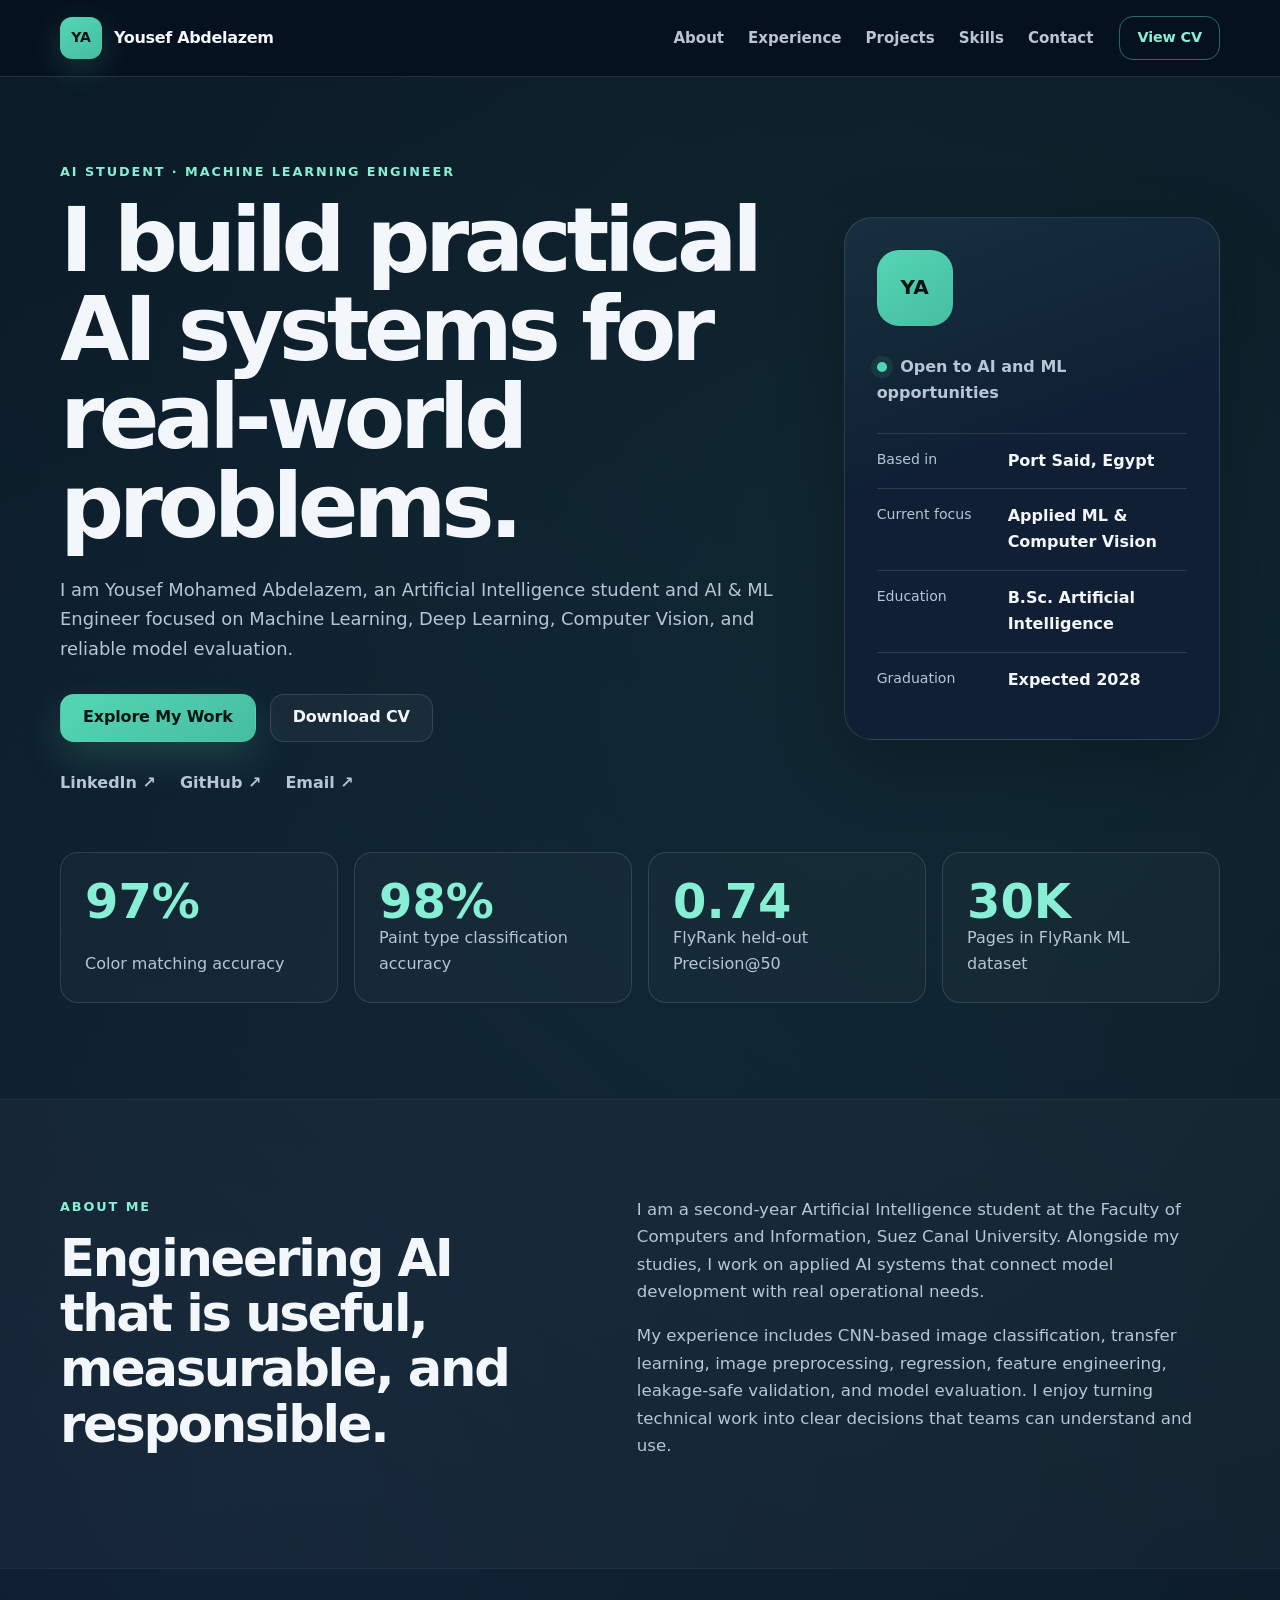
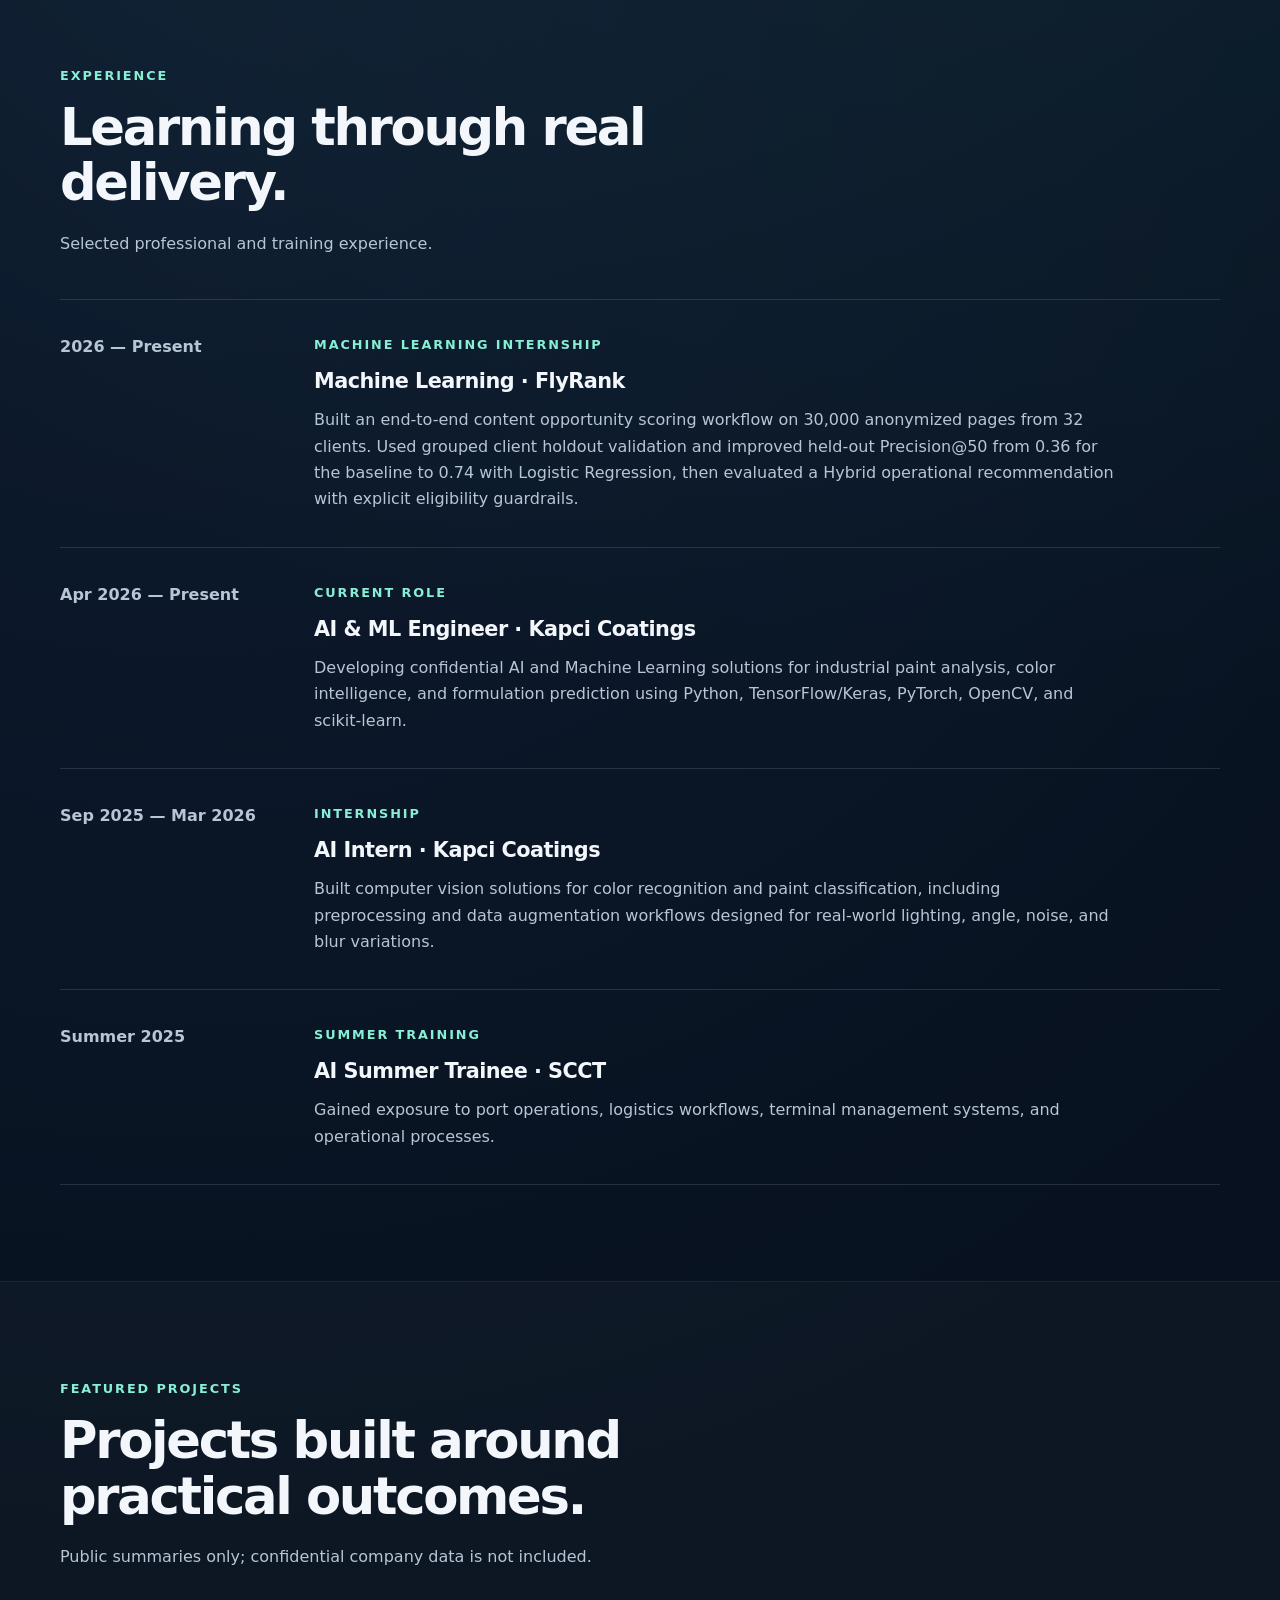
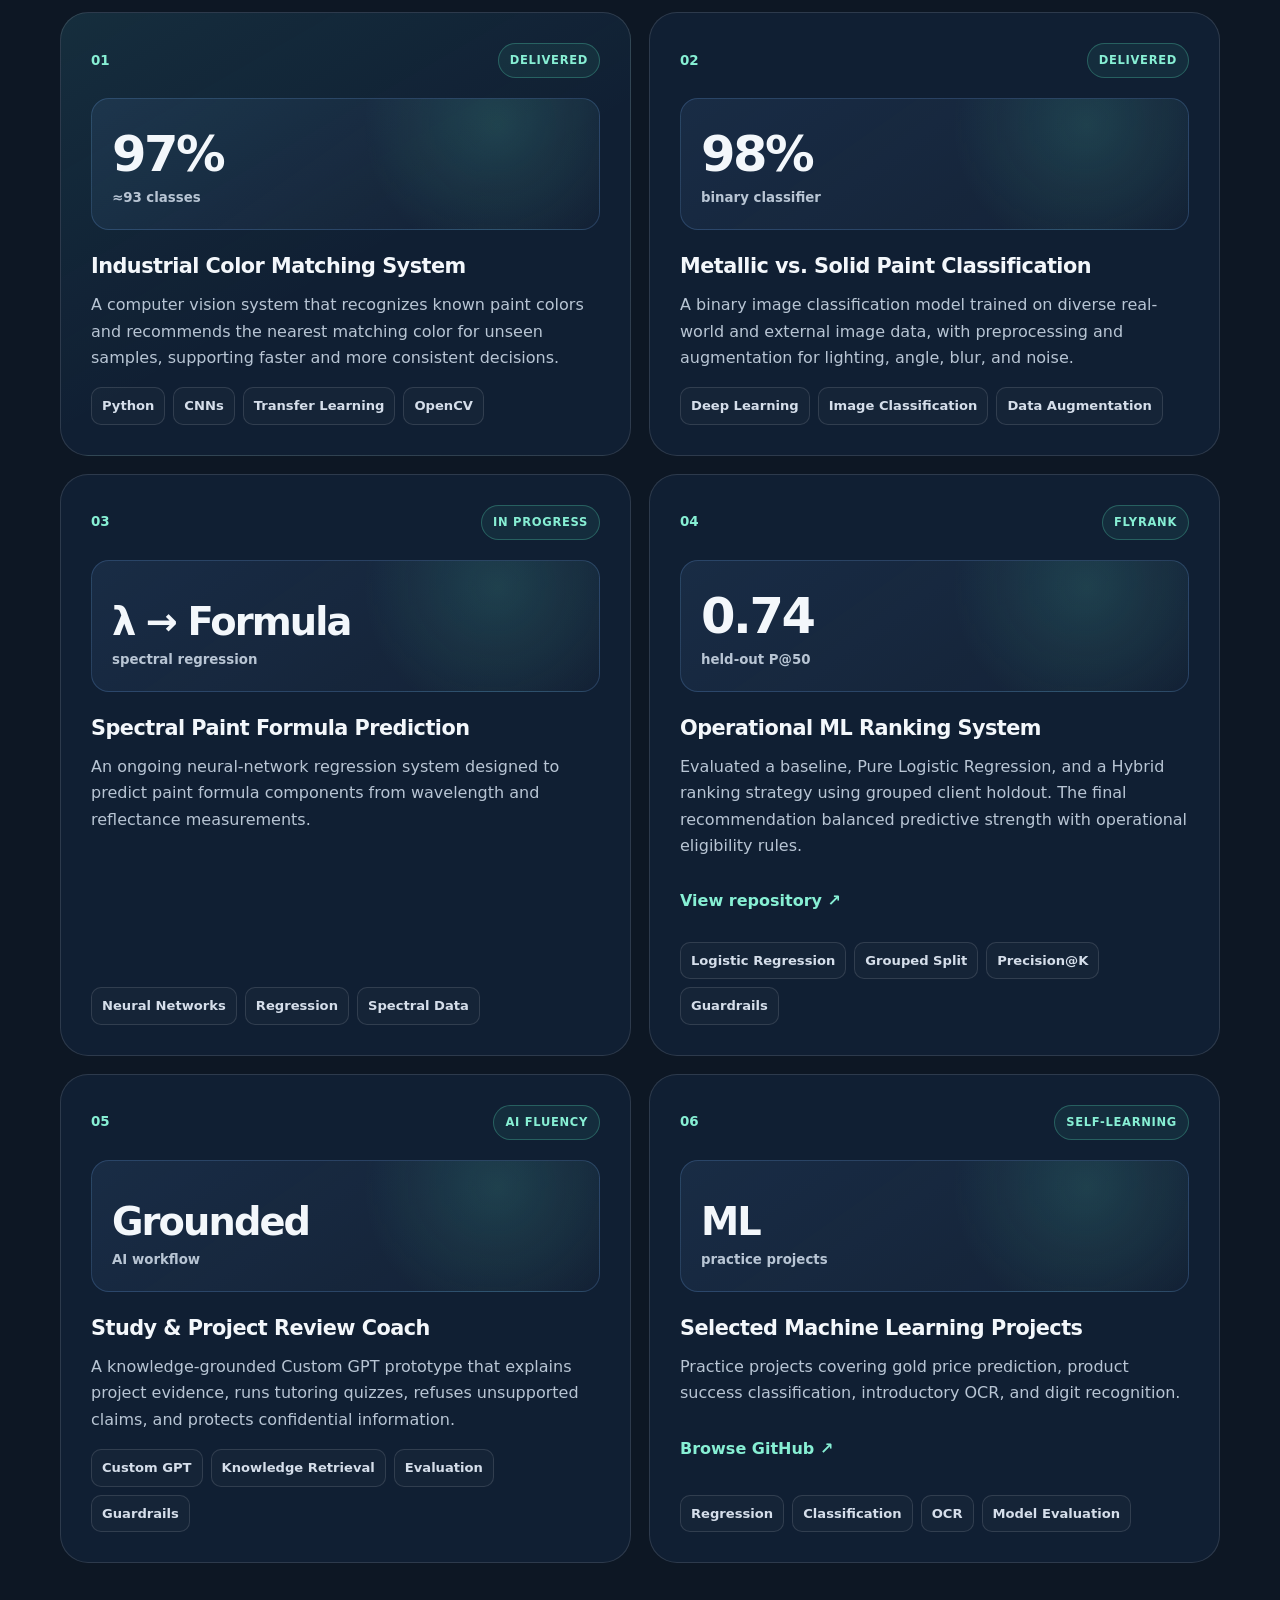
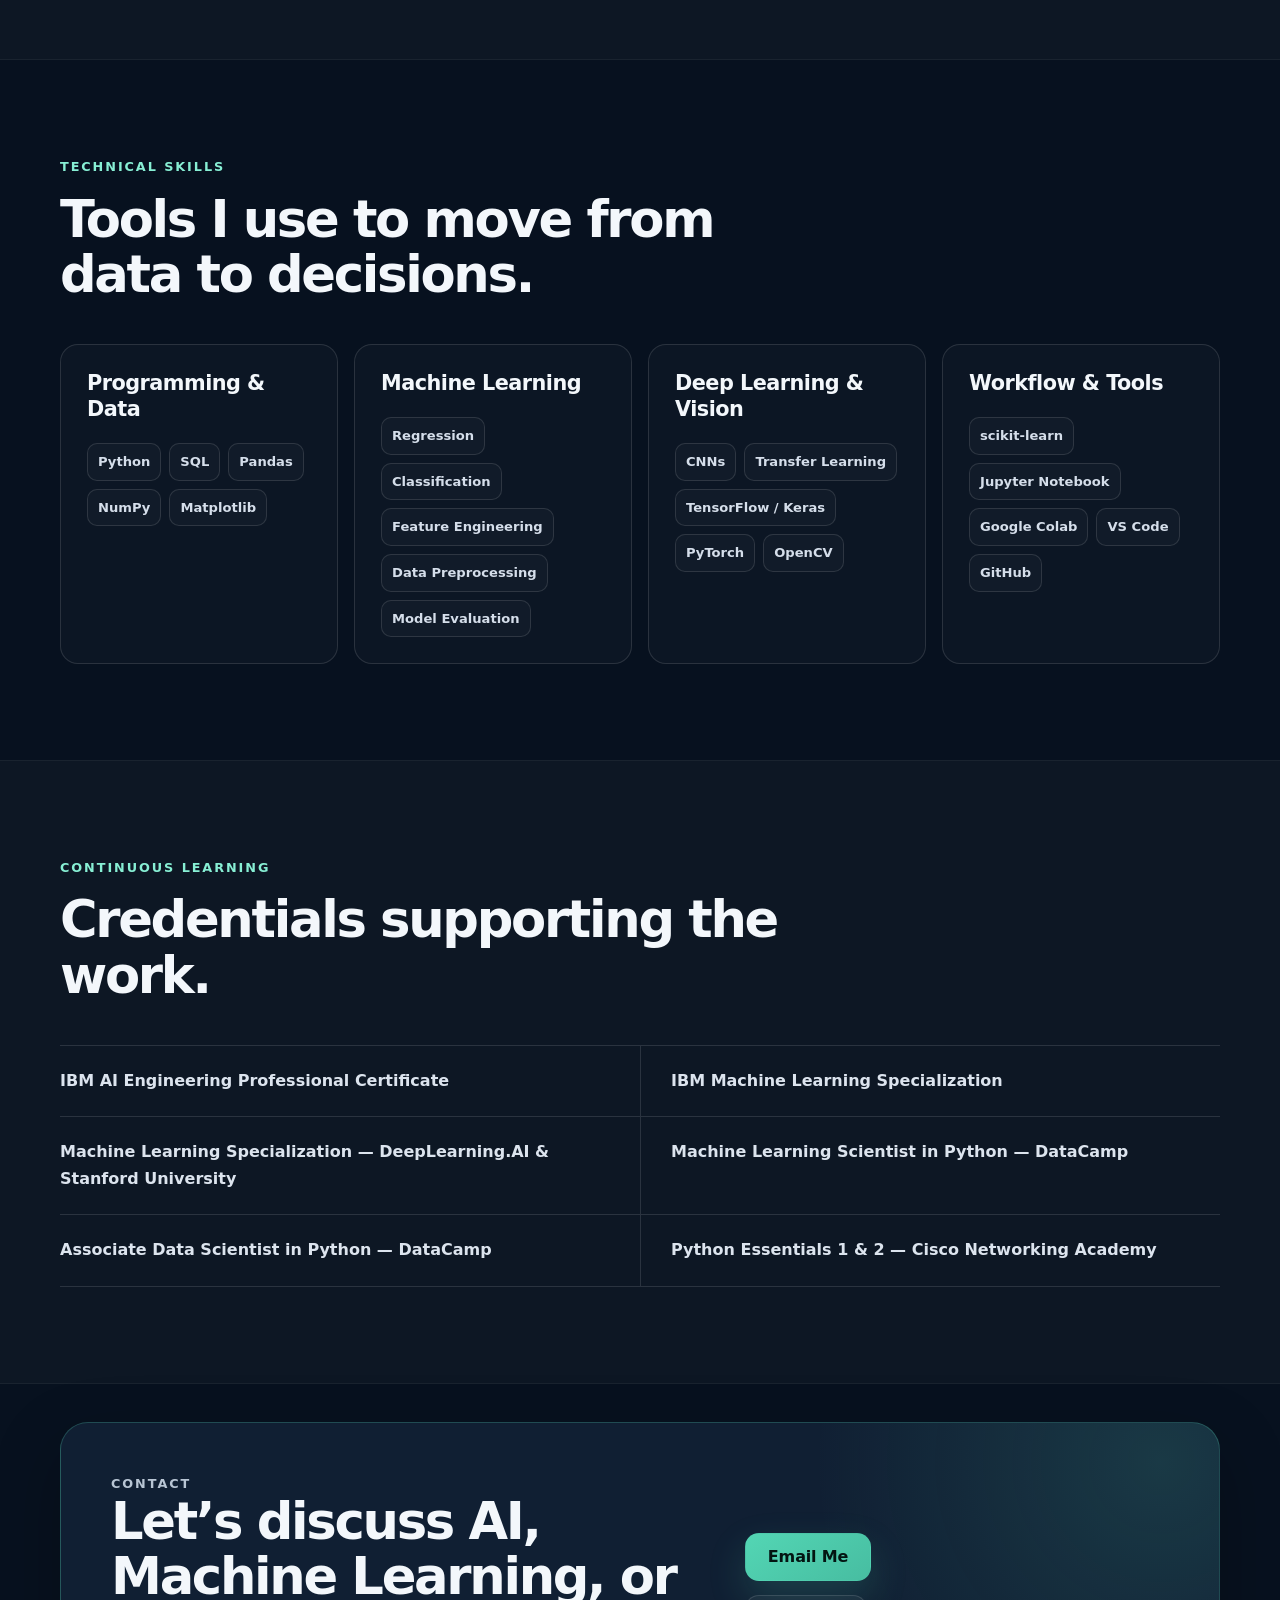
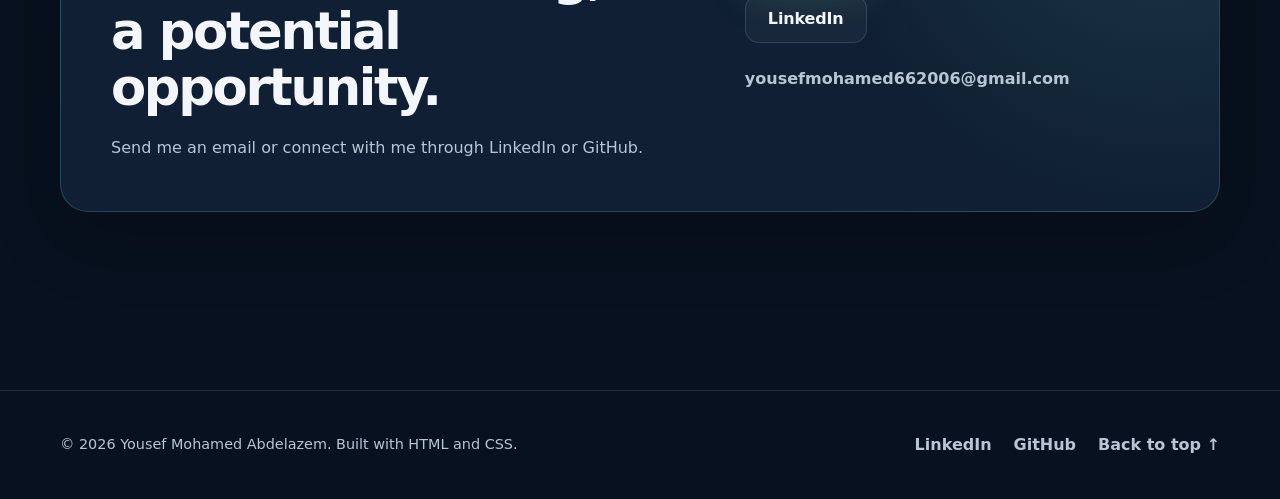
==== commit b400b656: "Improve mobile portfolio reliability and accessibility" ====
--- a/index.html
+++ b/index.html
@@ -3,25 +3,25 @@
 <head>
   <meta charset="UTF-8">
   <meta name="viewport" content="width=device-width, initial-scale=1.0">
-  <meta name="description" content="Portfolio of Youssef Mohamed Abdelazem, an AI student and Machine Learning developer building practical AI, computer vision, and data-driven systems.">
-  <meta name="author" content="Youssef Mohamed Abdelazem">
-  <meta property="og:title" content="Youssef Mohamed Abdelazem | AI & Machine Learning">
-  <meta property="og:description" content="AI student and Machine Learning developer building practical, measurable AI systems.">
+  <meta name="description" content="Portfolio of Yousef Mohamed Abdelazem, an Artificial Intelligence student and AI & Machine Learning engineer building practical ML, deep learning, and computer vision systems.">
+  <meta name="author" content="Yousef Mohamed Abdelazem">
+  <meta property="og:title" content="Yousef Mohamed Abdelazem | AI & Machine Learning">
+  <meta property="og:description" content="AI & ML portfolio with practical project evidence, model evaluation, and real-world outcomes.">
   <meta property="og:type" content="website">
-  <title>Youssef Mohamed Abdelazem | AI & Machine Learning</title>
+  <title>Yousef Mohamed Abdelazem | AI & Machine Learning</title>
   <link rel="stylesheet" href="styles.css">
 </head>
 <body>
   <a class="skip-link" href="#main-content">Skip to main content</a>
 
-  <header class="site-header">
+  <header class="site-header" id="top">
     <nav class="nav container" aria-label="Primary navigation">
-      <a class="brand" href="#top" aria-label="Youssef Mohamed Abdelazem home">
-        <span class="brand-mark">YA</span>
-        <span class="brand-name">Youssef Abdelazem</span>
+      <a class="brand" href="#top" aria-label="Yousef Mohamed Abdelazem home">
+        <span class="brand-mark" aria-hidden="true">YA</span>
+        <span class="brand-name">Yousef Abdelazem</span>
       </a>
 
-      <div class="nav-links">
+      <div class="desktop-nav" aria-label="Desktop navigation">
         <a href="#about">About</a>
         <a href="#experience">Experience</a>
         <a href="#projects">Projects</a>
@@ -29,20 +29,32 @@
         <a href="#contact">Contact</a>
       </div>
 
-      <a class="button button-small button-outline" href="Yousef_Abdelazem_CV.pdf" target="_blank" rel="noopener">
+      <a class="button button-small button-outline desktop-cv" href="Yousef_Abdelazem_CV.pdf" target="_blank" rel="noopener">
         View CV
       </a>
+
+      <details class="mobile-menu">
+        <summary aria-label="Open navigation menu">Menu</summary>
+        <div class="mobile-menu-panel">
+          <a href="#about">About</a>
+          <a href="#experience">Experience</a>
+          <a href="#projects">Projects</a>
+          <a href="#skills">Skills</a>
+          <a href="#contact">Contact</a>
+          <a href="Yousef_Abdelazem_CV.pdf" target="_blank" rel="noopener">View CV</a>
+        </div>
+      </details>
     </nav>
   </header>
 
   <main id="main-content">
-    <section class="hero section" id="top">
+    <section class="hero section">
       <div class="container hero-grid">
         <div class="hero-copy">
-          <p class="eyebrow">AI Student · Machine Learning Developer</p>
+          <p class="eyebrow">AI Student · Machine Learning Engineer</p>
           <h1>I build practical AI systems for real-world problems.</h1>
           <p class="hero-text">
-            I am Youssef Mohamed Abdelazem, an Artificial Intelligence student and AI & ML Engineer
+            I am Yousef Mohamed Abdelazem, an Artificial Intelligence student and AI & ML Engineer
             focused on Machine Learning, Deep Learning, Computer Vision, and reliable model evaluation.
           </p>
 
@@ -52,7 +64,7 @@
           </div>
 
           <div class="quick-links" aria-label="Professional links">
-            <a href="https://linkedin.com/in/yousef-abdelazem-3361ab347" target="_blank" rel="noopener">LinkedIn ↗</a>
+            <a href="https://www.linkedin.com/in/yousef-abdelazem-3361ab347" target="_blank" rel="noopener">LinkedIn ↗</a>
             <a href="https://github.com/yousefmohamed662006-debug" target="_blank" rel="noopener">GitHub ↗</a>
             <a href="mailto:yousefmohamed662006@gmail.com">Email ↗</a>
           </div>
@@ -60,46 +72,21 @@
 
         <aside class="hero-card" aria-label="Profile overview">
           <div class="profile-mark" aria-hidden="true">YA</div>
-          <p class="status"><span></span> Open to AI and ML opportunities</p>
-
+          <p class="status"><span aria-hidden="true"></span> Open to AI and ML opportunities</p>
           <dl class="profile-facts">
-            <div>
-              <dt>Based in</dt>
-              <dd>Port Said, Egypt</dd>
-            </div>
-            <div>
-              <dt>Current focus</dt>
-              <dd>Computer Vision & Applied ML</dd>
-            </div>
-            <div>
-              <dt>Education</dt>
-              <dd>B.Sc. Artificial Intelligence</dd>
-            </div>
-            <div>
-              <dt>Graduation</dt>
-              <dd>Expected 2028</dd>
-            </div>
+            <div><dt>Based in</dt><dd>Port Said, Egypt</dd></div>
+            <div><dt>Current focus</dt><dd>Applied ML & Computer Vision</dd></div>
+            <div><dt>Education</dt><dd>B.Sc. Artificial Intelligence</dd></div>
+            <div><dt>Graduation</dt><dd>Expected 2028</dd></div>
           </dl>
         </aside>
       </div>
 
       <div class="container stats-grid" aria-label="Selected highlights">
-        <article class="stat-card">
-          <strong>97%</strong>
-          <span>Color matching accuracy</span>
-        </article>
-        <article class="stat-card">
-          <strong>98%</strong>
-          <span>Paint type classification accuracy</span>
-        </article>
-        <article class="stat-card">
-          <strong>93</strong>
-          <span>Approximate color classes</span>
-        </article>
-        <article class="stat-card">
-          <strong>2028</strong>
-          <span>Expected graduation</span>
-        </article>
+        <article class="stat-card"><strong>97%</strong><span>Color matching accuracy</span></article>
+        <article class="stat-card"><strong>98%</strong><span>Paint type classification accuracy</span></article>
+        <article class="stat-card"><strong>0.74</strong><span>FlyRank held-out Precision@50</span></article>
+        <article class="stat-card"><strong>30K</strong><span>Pages in FlyRank ML dataset</span></article>
       </div>
     </section>
 
@@ -117,8 +104,8 @@
           </p>
           <p>
             My experience includes CNN-based image classification, transfer learning, image
-            preprocessing, regression, feature engineering, and model evaluation. I enjoy turning
-            complex technical work into clear decisions that teams can understand and use.
+            preprocessing, regression, feature engineering, leakage-safe validation, and model evaluation.
+            I enjoy turning technical work into clear decisions that teams can understand and use.
           </p>
         </div>
       </div>
@@ -133,6 +120,20 @@
         </div>
 
         <div class="timeline">
+          <article class="timeline-item">
+            <div class="timeline-date">2026 — Present</div>
+            <div class="timeline-content">
+              <p class="role-label">Machine Learning Internship</p>
+              <h3>Machine Learning · FlyRank</h3>
+              <p>
+                Built an end-to-end content opportunity scoring workflow on 30,000 anonymized pages
+                from 32 clients. Used grouped client holdout validation and improved held-out
+                Precision@50 from 0.36 for the baseline to 0.74 with Logistic Regression, then
+                evaluated a Hybrid operational recommendation with explicit eligibility guardrails.
+              </p>
+            </div>
+          </article>
+
           <article class="timeline-item">
             <div class="timeline-date">Apr 2026 — Present</div>
             <div class="timeline-content">
@@ -140,8 +141,8 @@
               <h3>AI & ML Engineer · Kapci Coatings</h3>
               <p>
                 Developing confidential AI and Machine Learning solutions for industrial paint
-                analysis, color intelligence, and formulation prediction. Work includes model
-                pipelines using Python, TensorFlow/Keras, PyTorch, OpenCV, and Scikit-Learn.
+                analysis, color intelligence, and formulation prediction using Python,
+                TensorFlow/Keras, PyTorch, OpenCV, and scikit-learn.
               </p>
             </div>
           </article>
@@ -160,25 +161,13 @@
           </article>
 
           <article class="timeline-item">
-            <div class="timeline-date">Current Development</div>
-            <div class="timeline-content">
-              <p class="role-label">Professional Training</p>
-              <h3>Machine Learning & AI Fluency · FlyRank</h3>
-              <p>
-                Building and evaluating practical ML systems, documenting operational decisions,
-                and creating AI-assisted workflows and agents grounded in project evidence.
-              </p>
-            </div>
-          </article>
-
-          <article class="timeline-item">
             <div class="timeline-date">Summer 2025</div>
             <div class="timeline-content">
               <p class="role-label">Summer Training</p>
               <h3>AI Summer Trainee · SCCT</h3>
               <p>
                 Gained exposure to port operations, logistics workflows, terminal management
-                systems, and local and international operational processes.
+                systems, and operational processes.
               </p>
             </div>
           </article>
@@ -200,20 +189,17 @@
               <span class="project-number">01</span>
               <span class="project-status">Delivered</span>
             </div>
+            <div class="project-visual" aria-hidden="true">
+              <span>97%</span>
+              <small>≈93 classes</small>
+            </div>
             <h3>Industrial Color Matching System</h3>
             <p>
               A computer vision system that recognizes known paint colors and recommends the nearest
               matching color for unseen samples, supporting faster and more consistent decisions.
             </p>
-            <div class="project-metric">
-              <strong>97%</strong>
-              <span>accuracy across approximately 93 classes</span>
-            </div>
-            <ul class="tag-list" aria-label="Technologies">
-              <li>Python</li>
-              <li>CNNs</li>
-              <li>Transfer Learning</li>
-              <li>OpenCV</li>
+            <ul class="tag-list" aria-label="Technologies">
+              <li>Python</li><li>CNNs</li><li>Transfer Learning</li><li>OpenCV</li>
             </ul>
           </article>
 
@@ -222,19 +208,17 @@
               <span class="project-number">02</span>
               <span class="project-status">Delivered</span>
             </div>
+            <div class="project-visual" aria-hidden="true">
+              <span>98%</span>
+              <small>binary classifier</small>
+            </div>
             <h3>Metallic vs. Solid Paint Classification</h3>
             <p>
               A binary image classification model trained on diverse real-world and external image
               data, with preprocessing and augmentation for lighting, angle, blur, and noise.
             </p>
-            <div class="project-metric">
-              <strong>98%</strong>
-              <span>classification accuracy</span>
-            </div>
-            <ul class="tag-list" aria-label="Technologies">
-              <li>Deep Learning</li>
-              <li>Image Classification</li>
-              <li>Data Augmentation</li>
+            <ul class="tag-list" aria-label="Technologies">
+              <li>Deep Learning</li><li>Image Classification</li><li>Data Augmentation</li>
             </ul>
           </article>
 
@@ -243,15 +227,17 @@
               <span class="project-number">03</span>
               <span class="project-status">In Progress</span>
             </div>
+            <div class="project-visual project-visual-text" aria-hidden="true">
+              <span>λ → Formula</span>
+              <small>spectral regression</small>
+            </div>
             <h3>Spectral Paint Formula Prediction</h3>
             <p>
               An ongoing neural-network regression system designed to predict paint formula
               components from wavelength and reflectance measurements.
             </p>
             <ul class="tag-list" aria-label="Technologies">
-              <li>Neural Networks</li>
-              <li>Regression</li>
-              <li>Spectral Data</li>
+              <li>Neural Networks</li><li>Regression</li><li>Spectral Data</li>
             </ul>
           </article>
 
@@ -260,21 +246,23 @@
               <span class="project-number">04</span>
               <span class="project-status">FlyRank</span>
             </div>
+            <div class="project-visual" aria-hidden="true">
+              <span>0.74</span>
+              <small>held-out P@50</small>
+            </div>
             <h3>Operational ML Ranking System</h3>
             <p>
               Evaluated a baseline, Pure Logistic Regression, and a Hybrid ranking strategy using
-              a grouped client holdout. The final recommendation balanced predictive strength with
+              grouped client holdout. The final recommendation balanced predictive strength with
               operational eligibility rules.
             </p>
-            <div class="project-metric">
-              <strong>0.74</strong>
-              <span>Pure Logistic Regression Precision@50</span>
-            </div>
-            <ul class="tag-list" aria-label="Technologies">
-              <li>Logistic Regression</li>
-              <li>Grouped Split</li>
-              <li>Precision@K</li>
-              <li>Guardrails</li>
+            <div class="project-links">
+              <a class="text-link" href="https://github.com/yousefmohamed662006-debug/flyrank-ml-internship-youssef" target="_blank" rel="noopener">
+                View repository ↗
+              </a>
+            </div>
+            <ul class="tag-list" aria-label="Technologies">
+              <li>Logistic Regression</li><li>Grouped Split</li><li>Precision@K</li><li>Guardrails</li>
             </ul>
           </article>
 
@@ -283,16 +271,17 @@
               <span class="project-number">05</span>
               <span class="project-status">AI Fluency</span>
             </div>
+            <div class="project-visual project-visual-text" aria-hidden="true">
+              <span>Grounded</span>
+              <small>AI workflow</small>
+            </div>
             <h3>Study & Project Review Coach</h3>
             <p>
               A knowledge-grounded Custom GPT prototype that explains project evidence, runs
               tutoring quizzes, refuses unsupported claims, and protects confidential information.
             </p>
             <ul class="tag-list" aria-label="Technologies">
-              <li>Custom GPT</li>
-              <li>Knowledge Retrieval</li>
-              <li>Evaluation</li>
-              <li>Guardrails</li>
+              <li>Custom GPT</li><li>Knowledge Retrieval</li><li>Evaluation</li><li>Guardrails</li>
             </ul>
           </article>
 
@@ -301,16 +290,22 @@
               <span class="project-number">06</span>
               <span class="project-status">Self-Learning</span>
             </div>
+            <div class="project-visual project-visual-text" aria-hidden="true">
+              <span>ML</span>
+              <small>practice projects</small>
+            </div>
             <h3>Selected Machine Learning Projects</h3>
             <p>
               Practice projects covering gold price prediction, product success classification,
               introductory OCR, and digit recognition.
             </p>
-            <ul class="tag-list" aria-label="Technologies">
-              <li>Regression</li>
-              <li>Classification</li>
-              <li>OCR</li>
-              <li>Model Evaluation</li>
+            <div class="project-links">
+              <a class="text-link" href="https://github.com/yousefmohamed662006-debug" target="_blank" rel="noopener">
+                Browse GitHub ↗
+              </a>
+            </div>
+            <ul class="tag-list" aria-label="Technologies">
+              <li>Regression</li><li>Classification</li><li>OCR</li><li>Model Evaluation</li>
             </ul>
           </article>
         </div>
@@ -320,53 +315,23 @@
     <section class="section" id="skills">
       <div class="container">
         <p class="section-kicker">Technical Skills</p>
-        <div class="section-heading">
-          <h2>Tools I use to move from data to decisions.</h2>
-        </div>
-
+        <div class="section-heading"><h2>Tools I use to move from data to decisions.</h2></div>
         <div class="skills-grid">
           <article class="skill-group">
             <h3>Programming & Data</h3>
-            <ul class="skill-list">
-              <li>Python</li>
-              <li>SQL</li>
-              <li>Pandas</li>
-              <li>NumPy</li>
-              <li>Matplotlib</li>
-            </ul>
-          </article>
-
+            <ul class="skill-list"><li>Python</li><li>SQL</li><li>Pandas</li><li>NumPy</li><li>Matplotlib</li></ul>
+          </article>
           <article class="skill-group">
             <h3>Machine Learning</h3>
-            <ul class="skill-list">
-              <li>Regression</li>
-              <li>Classification</li>
-              <li>Feature Engineering</li>
-              <li>Data Preprocessing</li>
-              <li>Model Evaluation</li>
-            </ul>
-          </article>
-
+            <ul class="skill-list"><li>Regression</li><li>Classification</li><li>Feature Engineering</li><li>Data Preprocessing</li><li>Model Evaluation</li></ul>
+          </article>
           <article class="skill-group">
             <h3>Deep Learning & Vision</h3>
-            <ul class="skill-list">
-              <li>CNNs</li>
-              <li>Transfer Learning</li>
-              <li>TensorFlow / Keras</li>
-              <li>PyTorch</li>
-              <li>OpenCV</li>
-            </ul>
-          </article>
-
+            <ul class="skill-list"><li>CNNs</li><li>Transfer Learning</li><li>TensorFlow / Keras</li><li>PyTorch</li><li>OpenCV</li></ul>
+          </article>
           <article class="skill-group">
             <h3>Workflow & Tools</h3>
-            <ul class="skill-list">
-              <li>Scikit-Learn</li>
-              <li>Jupyter Notebook</li>
-              <li>Google Colab</li>
-              <li>VS Code</li>
-              <li>GitHub</li>
-            </ul>
+            <ul class="skill-list"><li>scikit-learn</li><li>Jupyter Notebook</li><li>Google Colab</li><li>VS Code</li><li>GitHub</li></ul>
           </article>
         </div>
       </div>
@@ -375,10 +340,7 @@
     <section class="section section-muted" id="learning">
       <div class="container">
         <p class="section-kicker">Continuous Learning</p>
-        <div class="section-heading">
-          <h2>Credentials supporting the work.</h2>
-        </div>
-
+        <div class="section-heading"><h2>Credentials supporting the work.</h2></div>
         <div class="credential-list">
           <div>IBM AI Engineering Professional Certificate</div>
           <div>IBM Machine Learning Specialization</div>
@@ -390,54 +352,21 @@
       </div>
     </section>
 
-    <section class="section" id="future-work">
-      <div class="container">
-        <p class="section-kicker">Next</p>
-        <div class="future-grid">
-          <article class="future-card">
-            <span>Technical Writing</span>
-            <h2>Project notes and practical AI lessons.</h2>
-            <p>
-              Future posts will document model evaluation, computer vision workflows, and lessons
-              from turning prototypes into operational recommendations.
-            </p>
-            <div class="coming-soon">Posts coming soon</div>
-          </article>
-
-          <article class="future-card">
-            <span>FlyRank Capstone</span>
-            <h2>A dedicated space for the final capstone.</h2>
-            <p>
-              The approved capstone, supporting evidence, and final deployment will be added here
-              at the end of the track.
-            </p>
-            <div class="coming-soon">In development</div>
-          </article>
-        </div>
-      </div>
-    </section>
-
     <section class="section contact-section" id="contact">
       <div class="container contact-card">
         <div>
           <p class="section-kicker">Contact</p>
           <h2>Let’s discuss AI, Machine Learning, or a potential opportunity.</h2>
-          <p>
-            To arrange a conversation, send me an email with your preferred day and time.
-            I will reply to confirm a suitable meeting slot.
-          </p>
-        </div>
-
+          <p>Send me an email or connect with me through LinkedIn or GitHub.</p>
+        </div>
         <div class="contact-actions">
-          <a
-            class="button button-primary"
-            href="mailto:yousefmohamed662006@gmail.com?subject=Meeting%20Request%20-%20Youssef%20Abdelazem&body=Hello%20Youssef%2C%0A%0AI%20would%20like%20to%20arrange%20a%20conversation.%20My%20preferred%20day%20and%20time%20are%3A%0A%0A"
-          >
-            Book a Conversation by Email
+          <a class="button button-primary" href="mailto:yousefmohamed662006@gmail.com?subject=Meeting%20Request%20-%20Yousef%20Abdelazem">
+            Email Me
           </a>
-          <a class="email-link" href="mailto:yousefmohamed662006@gmail.com">
-            yousefmohamed662006@gmail.com
+          <a class="button button-secondary" href="https://www.linkedin.com/in/yousef-abdelazem-3361ab347" target="_blank" rel="noopener">
+            LinkedIn
           </a>
+          <a class="email-link" href="mailto:yousefmohamed662006@gmail.com">yousefmohamed662006@gmail.com</a>
         </div>
       </div>
     </section>
@@ -445,9 +374,9 @@
 
   <footer class="site-footer">
     <div class="container footer-content">
-      <p>© 2026 Youssef Mohamed Abdelazem. Built with HTML and CSS.</p>
+      <p>© 2026 Yousef Mohamed Abdelazem. Built with HTML and CSS.</p>
       <div>
-        <a href="https://linkedin.com/in/yousef-abdelazem-3361ab347" target="_blank" rel="noopener">LinkedIn</a>
+        <a href="https://www.linkedin.com/in/yousef-abdelazem-3361ab347" target="_blank" rel="noopener">LinkedIn</a>
         <a href="https://github.com/yousefmohamed662006-debug" target="_blank" rel="noopener">GitHub</a>
         <a href="#top">Back to top ↑</a>
       </div>
--- a/styles.css
+++ b/styles.css
@@ -4,24 +4,23 @@
   --surface: #101f33;
   --surface-light: #14263d;
   --text: #f3f7fb;
-  --text-soft: #a9b7c8;
-  --line: rgba(255, 255, 255, 0.10);
+  --text-soft: #b8c5d4;
+  --line: rgba(255, 255, 255, 0.12);
   --accent: #53d6b4;
-  --accent-strong: #7ce7cb;
+  --accent-strong: #87efd4;
   --accent-dark: #052f2a;
-  --blue: #69a7ff;
+  --blue: #78b2ff;
   --max-width: 1160px;
   --radius-lg: 28px;
   --radius-md: 18px;
   --shadow: 0 24px 70px rgba(0, 0, 0, 0.24);
 }
 
-* {
-  box-sizing: border-box;
-}
+* { box-sizing: border-box; }
 
 html {
   scroll-behavior: smooth;
+  scroll-padding-top: 96px;
 }
 
 body {
@@ -32,16 +31,26 @@
     var(--bg);
   color: var(--text);
   font-family: Inter, ui-sans-serif, system-ui, -apple-system, BlinkMacSystemFont, "Segoe UI", sans-serif;
+  font-size: 16px;
   line-height: 1.65;
   -webkit-font-smoothing: antialiased;
-}
-
-a {
-  color: inherit;
-}
-
-img {
-  max-width: 100%;
+  overflow-x: hidden;
+}
+
+a { color: inherit; }
+img { max-width: 100%; height: auto; display: block; }
+
+button,
+a,
+summary {
+  -webkit-tap-highlight-color: transparent;
+}
+
+a:focus-visible,
+summary:focus-visible {
+  outline: 3px solid var(--accent-strong);
+  outline-offset: 4px;
+  border-radius: 8px;
 }
 
 .container {
@@ -61,16 +70,14 @@
   font-weight: 800;
 }
 
-.skip-link:focus {
-  top: 20px;
-}
+.skip-link:focus { top: 20px; }
 
 .site-header {
   position: sticky;
   top: 0;
   z-index: 100;
   border-bottom: 1px solid var(--line);
-  background: rgba(7, 17, 31, 0.88);
+  background: rgba(7, 17, 31, 0.94);
   backdrop-filter: blur(16px);
 }
 
@@ -78,7 +85,7 @@
   min-height: 76px;
   display: flex;
   align-items: center;
-  gap: 28px;
+  gap: 26px;
 }
 
 .brand {
@@ -87,11 +94,12 @@
   gap: 12px;
   text-decoration: none;
   font-weight: 800;
+  white-space: nowrap;
 }
 
 .brand-mark {
-  width: 40px;
-  height: 40px;
+  width: 42px;
+  height: 42px;
   display: grid;
   place-items: center;
   border-radius: 12px;
@@ -101,52 +109,57 @@
   box-shadow: 0 10px 32px rgba(83, 214, 180, 0.20);
 }
 
-.brand-name {
-  letter-spacing: -0.02em;
-}
-
-.nav-links {
+.brand-name { letter-spacing: -0.02em; }
+
+.desktop-nav {
   margin-left: auto;
   display: flex;
   align-items: center;
   gap: 24px;
 }
 
-.nav-links a,
-.site-footer a {
+.desktop-nav a,
+.site-footer a,
+.quick-links a,
+.email-link,
+.text-link {
   color: var(--text-soft);
   text-decoration: none;
-  font-size: 0.94rem;
+  font-weight: 700;
   transition: color 180ms ease;
 }
 
-.nav-links a:hover,
+.desktop-nav a { font-size: 0.94rem; }
+
+.desktop-nav a:hover,
 .site-footer a:hover,
 .quick-links a:hover,
-.email-link:hover {
+.email-link:hover,
+.text-link:hover {
   color: var(--accent-strong);
 }
 
+.mobile-menu { display: none; }
+
 .button {
+  min-height: 48px;
   display: inline-flex;
   align-items: center;
   justify-content: center;
-  min-height: 48px;
   padding: 0 22px;
   border: 1px solid transparent;
   border-radius: 14px;
   text-decoration: none;
   font-weight: 800;
   letter-spacing: -0.01em;
+  text-align: center;
   transition: transform 180ms ease, border-color 180ms ease, background 180ms ease;
 }
 
-.button:hover {
-  transform: translateY(-2px);
-}
+.button:hover { transform: translateY(-2px); }
 
 .button-small {
-  min-height: 42px;
+  min-height: 44px;
   padding-inline: 17px;
   font-size: 0.9rem;
 }
@@ -164,22 +177,18 @@
 }
 
 .button-outline {
-  border-color: rgba(83, 214, 180, 0.35);
+  border-color: rgba(83, 214, 180, 0.45);
   color: var(--accent-strong);
 }
 
-.section {
-  padding: 100px 0;
-}
+.section { padding: 96px 0; }
 
 .section-muted {
   background: rgba(255, 255, 255, 0.025);
   border-block: 1px solid rgba(255, 255, 255, 0.05);
 }
 
-.hero {
-  padding-top: 92px;
-}
+.hero { padding-top: 84px; }
 
 .hero-grid {
   display: grid;
@@ -199,19 +208,14 @@
   text-transform: uppercase;
 }
 
-h1,
-h2,
-h3,
-p {
-  margin-top: 0;
-}
+h1, h2, h3, p { margin-top: 0; }
 
 h1 {
   max-width: 820px;
   margin-bottom: 24px;
-  font-size: clamp(3.2rem, 7vw, 6.8rem);
-  line-height: 0.98;
-  letter-spacing: -0.065em;
+  font-size: clamp(3rem, 7vw, 6.4rem);
+  line-height: 0.99;
+  letter-spacing: -0.06em;
 }
 
 h2 {
@@ -230,9 +234,9 @@
 
 .hero-text {
   max-width: 720px;
-  margin-bottom: 32px;
-  color: var(--text-soft);
-  font-size: 1.14rem;
+  margin-bottom: 30px;
+  color: var(--text-soft);
+  font-size: 1.12rem;
 }
 
 .hero-actions {
@@ -246,13 +250,6 @@
   display: flex;
   flex-wrap: wrap;
   gap: 24px;
-}
-
-.quick-links a,
-.email-link {
-  color: var(--text-soft);
-  font-weight: 750;
-  text-decoration: none;
 }
 
 .hero-card {
@@ -267,140 +264,118 @@
   box-shadow: var(--shadow);
 }
 
-.hero-card::after {
-  content: "";
-  position: absolute;
-  width: 170px;
-  height: 170px;
-  right: -60px;
-  top: -70px;
-  border-radius: 50%;
-  border: 1px solid rgba(83, 214, 180, 0.20);
-}
-
 .profile-mark {
-  width: 84px;
-  height: 84px;
+  width: 76px;
+  height: 76px;
   display: grid;
   place-items: center;
-  margin-bottom: 24px;
-  border-radius: 24px;
-  background: linear-gradient(145deg, var(--accent), #4fb5ff);
+  margin-bottom: 28px;
+  border-radius: 22px;
+  background: linear-gradient(145deg, var(--accent), #47bda1);
   color: #031512;
-  font-size: 1.65rem;
-  font-weight: 950;
-  letter-spacing: -0.05em;
+  font-weight: 900;
+  font-size: 1.25rem;
 }
 
 .status {
-  display: inline-flex;
-  align-items: center;
-  gap: 10px;
-  margin-bottom: 28px;
-  color: var(--accent-strong);
-  font-size: 0.9rem;
-  font-weight: 750;
+  color: var(--text-soft);
+  font-weight: 700;
 }
 
 .status span {
-  width: 9px;
-  height: 9px;
+  width: 10px;
+  height: 10px;
+  display: inline-block;
+  margin-right: 8px;
   border-radius: 50%;
   background: var(--accent);
-  box-shadow: 0 0 0 7px rgba(83, 214, 180, 0.10);
-}
-
-.profile-facts {
+  box-shadow: 0 0 0 6px rgba(83, 214, 180, 0.10);
+}
+
+.profile-facts { margin: 26px 0 0; }
+
+.profile-facts div {
+  padding: 14px 0;
+  display: grid;
+  grid-template-columns: 115px 1fr;
+  gap: 16px;
+  border-top: 1px solid var(--line);
+}
+
+.profile-facts dt {
+  color: var(--text-soft);
+  font-size: 0.88rem;
+}
+
+.profile-facts dd {
   margin: 0;
-  display: grid;
-  gap: 0;
-}
-
-.profile-facts div {
-  padding: 15px 0;
-  border-top: 1px solid var(--line);
-}
-
-.profile-facts dt {
-  color: var(--text-soft);
-  font-size: 0.78rem;
   font-weight: 800;
-  letter-spacing: 0.08em;
-  text-transform: uppercase;
-}
-
-.profile-facts dd {
-  margin: 3px 0 0;
-  font-weight: 750;
 }
 
 .stats-grid {
-  margin-top: 76px;
+  margin-top: 56px;
   display: grid;
   grid-template-columns: repeat(4, 1fr);
-  gap: 14px;
+  gap: 16px;
 }
 
 .stat-card {
-  padding: 22px;
+  min-height: 150px;
+  padding: 24px;
+  display: flex;
+  flex-direction: column;
+  justify-content: space-between;
   border: 1px solid var(--line);
   border-radius: var(--radius-md);
   background: rgba(255, 255, 255, 0.025);
 }
 
 .stat-card strong {
-  display: block;
-  margin-bottom: 4px;
   color: var(--accent-strong);
-  font-size: 1.75rem;
-  letter-spacing: -0.04em;
-}
-
-.stat-card span {
-  color: var(--text-soft);
-  font-size: 0.92rem;
-}
+  font-size: clamp(2rem, 4vw, 3rem);
+  line-height: 1;
+}
+
+.stat-card span { color: var(--text-soft); }
 
 .two-column {
   display: grid;
-  grid-template-columns: 1fr 1fr;
-  gap: 72px;
+  grid-template-columns: 0.92fr 1.08fr;
+  gap: 80px;
   align-items: start;
 }
 
 .body-copy {
-  color: var(--text-soft);
-  font-size: 1.05rem;
-}
-
-.body-copy p:last-child {
-  margin-bottom: 0;
-}
+  max-width: 720px;
+  color: var(--text-soft);
+  font-size: 1.04rem;
+}
+
+.body-copy p:last-child { margin-bottom: 0; }
 
 .section-heading {
   max-width: 760px;
-  margin-bottom: 48px;
+  margin-bottom: 42px;
 }
 
 .section-heading p {
-  color: var(--text-soft);
-}
-
-.timeline {
-  border-top: 1px solid var(--line);
-}
+  margin-bottom: 0;
+  color: var(--text-soft);
+}
+
+.timeline { border-top: 1px solid var(--line); }
 
 .timeline-item {
   display: grid;
-  grid-template-columns: 220px 1fr;
-  gap: 48px;
+  grid-template-columns: 210px 1fr;
+  gap: 44px;
   padding: 34px 0;
   border-bottom: 1px solid var(--line);
 }
 
 .timeline-date {
-  color: var(--accent-strong);
-  font-weight: 800;
+  color: var(--text-soft);
+  font-weight: 750;
 }
 
 .timeline-content p:last-child {
@@ -411,12 +386,13 @@
 
 .project-grid {
   display: grid;
-  grid-template-columns: repeat(2, 1fr);
+  grid-template-columns: repeat(2, minmax(0, 1fr));
   gap: 18px;
 }
 
 .project-card {
-  min-height: 360px;
+  min-width: 0;
+  min-height: 410px;
   display: flex;
   flex-direction: column;
   padding: 30px;
@@ -424,11 +400,12 @@
   border-radius: var(--radius-lg);
   background: var(--surface);
   transition: transform 180ms ease, border-color 180ms ease;
+  overflow: hidden;
 }
 
 .project-card:hover {
   transform: translateY(-4px);
-  border-color: rgba(83, 214, 180, 0.35);
+  border-color: rgba(83, 214, 180, 0.40);
 }
 
 .project-featured {
@@ -441,7 +418,8 @@
   display: flex;
   align-items: center;
   justify-content: space-between;
-  margin-bottom: 42px;
+  gap: 12px;
+  margin-bottom: 20px;
 }
 
 .project-number {
@@ -450,10 +428,9 @@
   font-weight: 900;
 }
 
-.project-status,
-.coming-soon {
-  padding: 6px 10px;
-  border: 1px solid rgba(83, 214, 180, 0.22);
+.project-status {
+  padding: 7px 11px;
+  border: 1px solid rgba(83, 214, 180, 0.30);
   border-radius: 999px;
   background: rgba(83, 214, 180, 0.08);
   color: var(--accent-strong);
@@ -463,25 +440,47 @@
   text-transform: uppercase;
 }
 
-.project-card > p {
-  color: var(--text-soft);
-}
-
-.project-metric {
+.project-visual {
+  min-height: 132px;
+  margin-bottom: 24px;
+  padding: 20px;
+  display: flex;
+  flex-direction: column;
+  justify-content: flex-end;
+  border: 1px solid rgba(120, 178, 255, 0.20);
+  border-radius: 18px;
+  background:
+    radial-gradient(circle at 80% 20%, rgba(83, 214, 180, 0.15), transparent 32%),
+    linear-gradient(145deg, rgba(120, 178, 255, 0.09), rgba(255, 255, 255, 0.015));
+}
+
+.project-visual span {
+  color: var(--text);
+  font-size: clamp(2rem, 5vw, 3.1rem);
+  font-weight: 900;
+  letter-spacing: -0.05em;
+  line-height: 1;
+}
+
+.project-visual small {
+  margin-top: 8px;
+  color: var(--text-soft);
+  font-weight: 750;
+}
+
+.project-visual-text span { font-size: clamp(1.6rem, 4vw, 2.4rem); }
+
+.project-card > p { color: var(--text-soft); }
+
+.project-links {
   margin: 4px 0 18px;
-  padding: 14px 0;
-  border-block: 1px solid var(--line);
-}
-
-.project-metric strong {
-  margin-right: 8px;
+}
+
+.text-link {
+  display: inline-flex;
+  min-height: 44px;
+  align-items: center;
   color: var(--accent-strong);
-  font-size: 1.65rem;
-}
-
-.project-metric span {
-  color: var(--text-soft);
-  font-size: 0.9rem;
 }
 
 .tag-list,
@@ -500,7 +499,7 @@
   border: 1px solid var(--line);
   border-radius: 10px;
   background: rgba(255, 255, 255, 0.025);
-  color: #cbd6e3;
+  color: #d5deea;
   font-size: 0.82rem;
   font-weight: 700;
 }
@@ -512,15 +511,14 @@
 }
 
 .skill-group {
+  min-width: 0;
   padding: 26px;
   border: 1px solid var(--line);
   border-radius: var(--radius-md);
   background: rgba(255, 255, 255, 0.025);
 }
 
-.skill-group .skill-list {
-  margin-top: 20px;
-}
+.skill-group .skill-list { margin-top: 20px; }
 
 .credential-list {
   display: grid;
@@ -531,71 +529,26 @@
 .credential-list div {
   padding: 22px 0;
   border-bottom: 1px solid var(--line);
-  color: #d7e0ea;
+  color: #dce4ee;
   font-weight: 700;
 }
 
-.credential-list div:nth-child(odd) {
-  padding-right: 30px;
-}
+.credential-list div:nth-child(odd) { padding-right: 30px; }
 
 .credential-list div:nth-child(even) {
   padding-left: 30px;
   border-left: 1px solid var(--line);
 }
 
-.future-grid {
-  display: grid;
-  grid-template-columns: repeat(2, 1fr);
-  gap: 18px;
-}
-
-.future-card {
-  min-height: 380px;
-  display: flex;
-  flex-direction: column;
-  justify-content: flex-end;
-  padding: 34px;
-  border: 1px solid var(--line);
-  border-radius: var(--radius-lg);
-  background:
-    linear-gradient(155deg, rgba(105, 167, 255, 0.08), transparent 52%),
-    var(--surface);
-}
-
-.future-card > span {
-  margin-bottom: auto;
-  color: var(--blue);
-  font-size: 0.8rem;
-  font-weight: 900;
-  letter-spacing: 0.14em;
-  text-transform: uppercase;
-}
-
-.future-card h2 {
-  font-size: clamp(1.75rem, 3vw, 2.7rem);
-}
-
-.future-card p {
-  color: var(--text-soft);
-}
-
-.future-card .coming-soon {
-  width: fit-content;
-  margin-top: 12px;
-}
-
-.contact-section {
-  padding-top: 30px;
-}
+.contact-section { padding-top: 38px; }
 
 .contact-card {
   display: grid;
   grid-template-columns: 1.15fr 0.85fr;
   gap: 60px;
   align-items: center;
-  padding: 52px;
-  border: 1px solid rgba(83, 214, 180, 0.20);
+  padding: 50px;
+  border: 1px solid rgba(83, 214, 180, 0.24);
   border-radius: var(--radius-lg);
   background:
     radial-gradient(circle at 95% 10%, rgba(83, 214, 180, 0.14), transparent 30%),
@@ -603,9 +556,7 @@
   box-shadow: var(--shadow);
 }
 
-.contact-card h2 {
-  font-size: clamp(2rem, 4vw, 3.3rem);
-}
+.contact-card h2 { font-size: clamp(2rem, 4vw, 3.3rem); }
 
 .contact-card p {
   margin-bottom: 0;
@@ -614,21 +565,24 @@
 
 .contact-actions {
   display: grid;
-  gap: 18px;
+  gap: 14px;
   justify-items: start;
 }
 
 .email-link {
+  min-height: 44px;
+  display: inline-flex;
+  align-items: center;
   overflow-wrap: anywhere;
 }
 
 .site-footer {
-  margin-top: 90px;
+  margin-top: 82px;
   border-top: 1px solid var(--line);
 }
 
 .footer-content {
-  min-height: 112px;
+  min-height: 108px;
   display: flex;
   align-items: center;
   justify-content: space-between;
@@ -647,13 +601,64 @@
   gap: 22px;
 }
 
+/* Tablet */
 @media (max-width: 980px) {
-  .nav-links {
+  .desktop-nav,
+  .desktop-cv {
     display: none;
   }
 
-  .nav .button {
+  .mobile-menu {
+    position: relative;
+    display: block;
     margin-left: auto;
+  }
+
+  .mobile-menu summary {
+    min-width: 74px;
+    min-height: 46px;
+    display: grid;
+    place-items: center;
+    padding: 0 16px;
+    border: 1px solid rgba(83, 214, 180, 0.45);
+    border-radius: 12px;
+    color: var(--accent-strong);
+    font-weight: 850;
+    cursor: pointer;
+    list-style: none;
+  }
+
+  .mobile-menu summary::-webkit-details-marker { display: none; }
+
+  .mobile-menu-panel {
+    position: absolute;
+    right: 0;
+    top: calc(100% + 10px);
+    width: min(290px, calc(100vw - 32px));
+    padding: 10px;
+    display: grid;
+    gap: 4px;
+    border: 1px solid var(--line);
+    border-radius: 16px;
+    background: #0c192a;
+    box-shadow: var(--shadow);
+  }
+
+  .mobile-menu-panel a {
+    min-height: 48px;
+    display: flex;
+    align-items: center;
+    padding: 0 14px;
+    border-radius: 10px;
+    color: var(--text);
+    text-decoration: none;
+    font-weight: 750;
+  }
+
+  .mobile-menu-panel a:hover,
+  .mobile-menu-panel a:focus-visible {
+    background: rgba(83, 214, 180, 0.08);
+    color: var(--accent-strong);
   }
 
   .hero-grid,
@@ -662,69 +667,93 @@
     grid-template-columns: 1fr;
   }
 
-  .hero-grid {
-    gap: 38px;
-  }
-
-  .hero-card {
-    max-width: 620px;
-  }
+  .hero-grid { gap: 38px; }
+  .hero-card { max-width: 620px; }
 
   .stats-grid,
   .skills-grid {
     grid-template-columns: repeat(2, 1fr);
   }
 
-  .timeline-item {
-    grid-template-columns: 170px 1fr;
-  }
-
-  .contact-card {
-    padding: 40px;
-  }
-}
-
+  .timeline-item { grid-template-columns: 170px 1fr; }
+  .contact-card { padding: 40px; }
+}
+
+/* Mobile */
 @media (max-width: 700px) {
+  html { scroll-padding-top: 80px; }
+
+  body {
+    font-size: 16px;
+    line-height: 1.7;
+  }
+
   .container {
     width: min(calc(100% - 28px), var(--max-width));
   }
 
-  .site-header {
-    position: static;
-  }
-
   .nav {
     min-height: 68px;
-  }
-
-  .brand-name {
-    display: none;
-  }
-
-  .section {
-    padding: 76px 0;
-  }
-
-  .hero {
-    padding-top: 54px;
-  }
+    gap: 14px;
+  }
+
+  .brand-name { display: none; }
+
+  .section { padding: 72px 0; }
+  .hero { padding-top: 48px; }
 
   h1 {
-    font-size: clamp(3rem, 16vw, 4.8rem);
+    font-size: clamp(2.75rem, 14vw, 4.6rem);
+    line-height: 1.02;
+  }
+
+  h2 {
+    font-size: clamp(2rem, 10vw, 3rem);
+  }
+
+  .hero-text { font-size: 1.05rem; }
+
+  .hero-actions .button {
+    width: 100%;
+    min-height: 52px;
+  }
+
+  .quick-links {
+    gap: 10px 18px;
+  }
+
+  .quick-links a {
+    min-height: 44px;
+    display: inline-flex;
+    align-items: center;
+  }
+
+  .profile-facts div {
+    grid-template-columns: 1fr;
+    gap: 4px;
   }
 
   .stats-grid,
   .project-grid,
   .skills-grid,
-  .credential-list,
-  .future-grid {
+  .credential-list {
     grid-template-columns: 1fr;
   }
+
+  .stat-card { min-height: 130px; }
 
   .timeline-item {
     grid-template-columns: 1fr;
     gap: 10px;
-  }
+    padding: 28px 0;
+  }
+
+  .project-card {
+    min-height: auto;
+    padding: 24px;
+  }
+
+  .project-visual { min-height: 116px; }
 
   .credential-list div,
   .credential-list div:nth-child(odd),
@@ -734,8 +763,15 @@
   }
 
   .contact-card {
+    gap: 32px;
     padding: 30px 22px;
   }
+
+  .contact-actions {
+    justify-items: stretch;
+  }
+
+  .contact-actions .button { width: 100%; }
 
   .footer-content {
     padding: 28px 0;
@@ -745,31 +781,42 @@
 }
 
 @media (max-width: 440px) {
-  .nav .button {
-    min-height: 38px;
-    padding-inline: 13px;
-  }
-
-  .hero-actions .button {
-    width: 100%;
-  }
-
+  .container { width: min(calc(100% - 24px), var(--max-width)); }
+
+  .brand-mark {
+    width: 40px;
+    height: 40px;
+  }
+
+  .mobile-menu summary {
+    min-height: 46px;
+    min-width: 72px;
+  }
+
+  .hero-card,
   .stat-card,
   .project-card,
-  .skill-group,
-  .future-card {
-    padding: 23px;
+  .skill-group {
+    padding: 22px;
+  }
+
+  .project-topline {
+    align-items: flex-start;
+  }
+
+  .project-status {
+    white-space: nowrap;
   }
 }
 
 @media (prefers-reduced-motion: reduce) {
-  html {
-    scroll-behavior: auto;
-  }
+  html { scroll-behavior: auto; }
 
   *,
   *::before,
   *::after {
     transition-duration: 0.01ms !important;
-  }
-}
+    animation-duration: 0.01ms !important;
+    animation-iteration-count: 1 !important;
+  }
+}
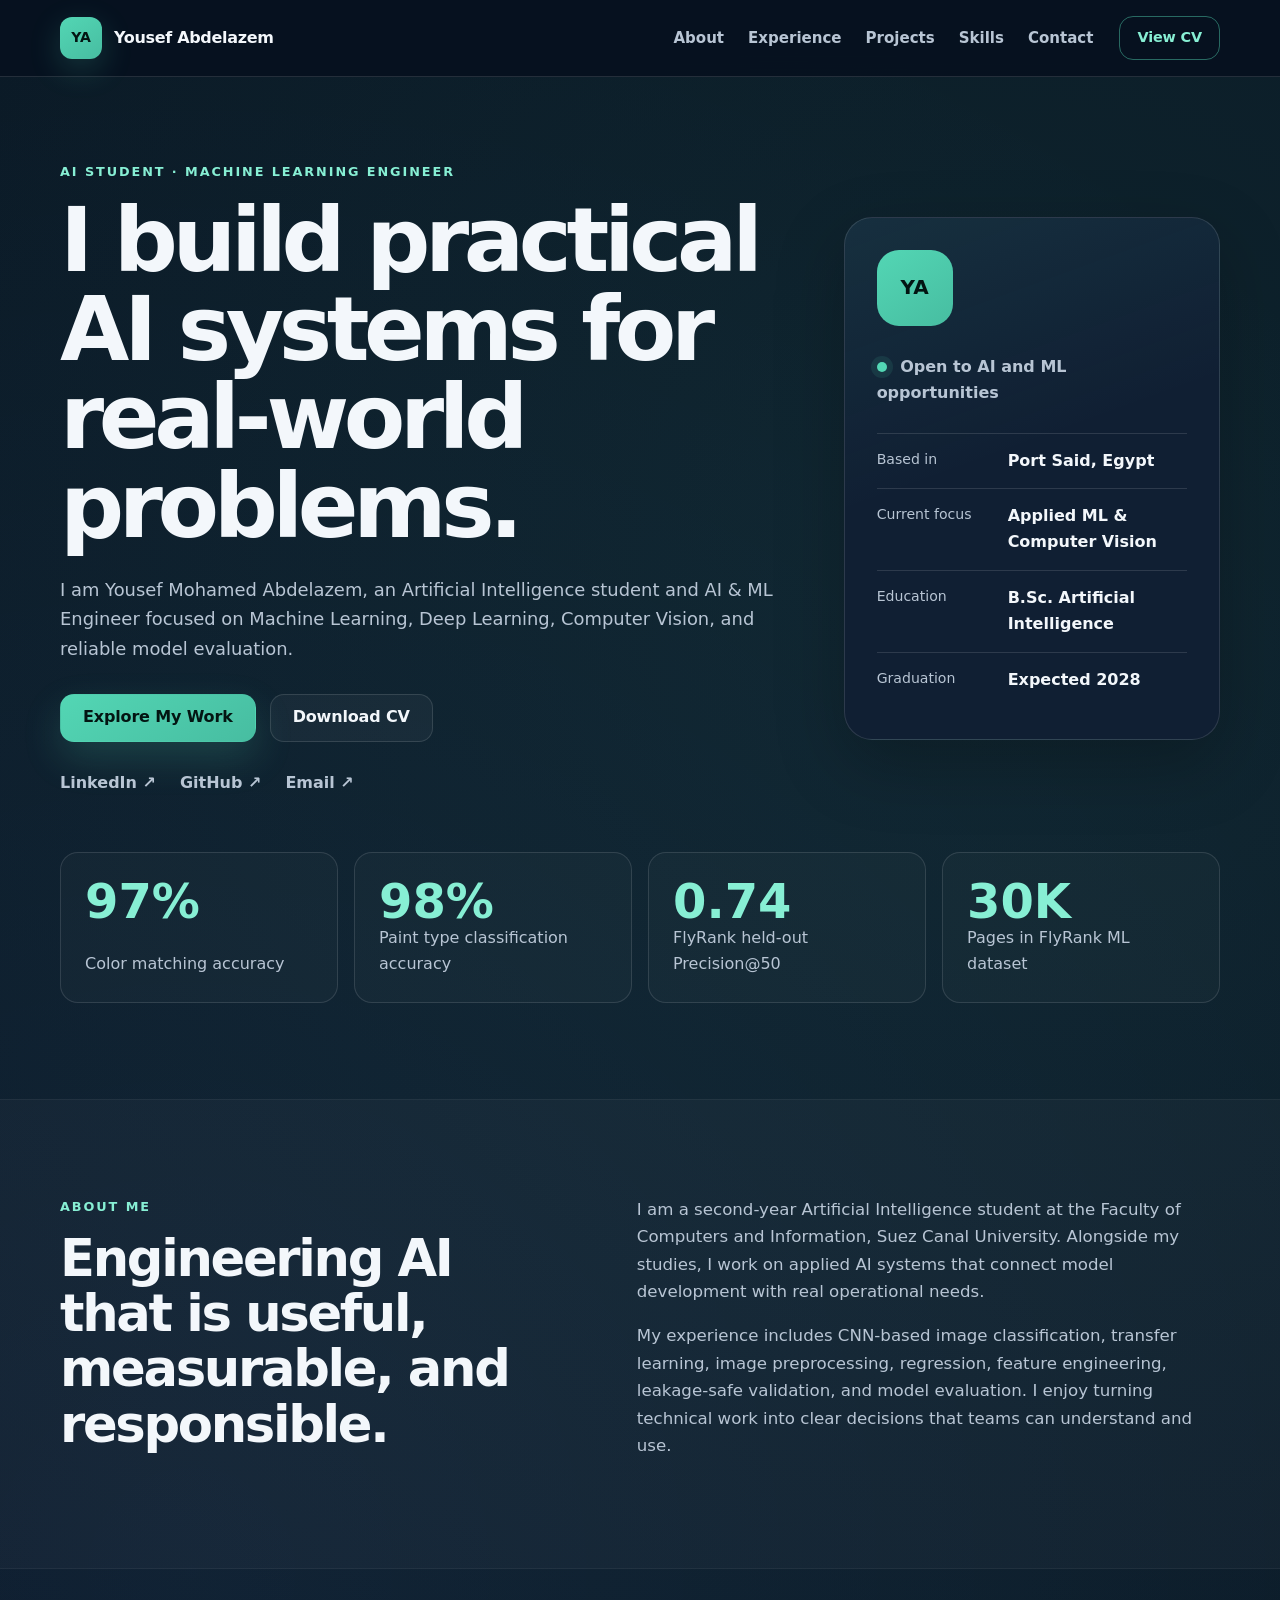
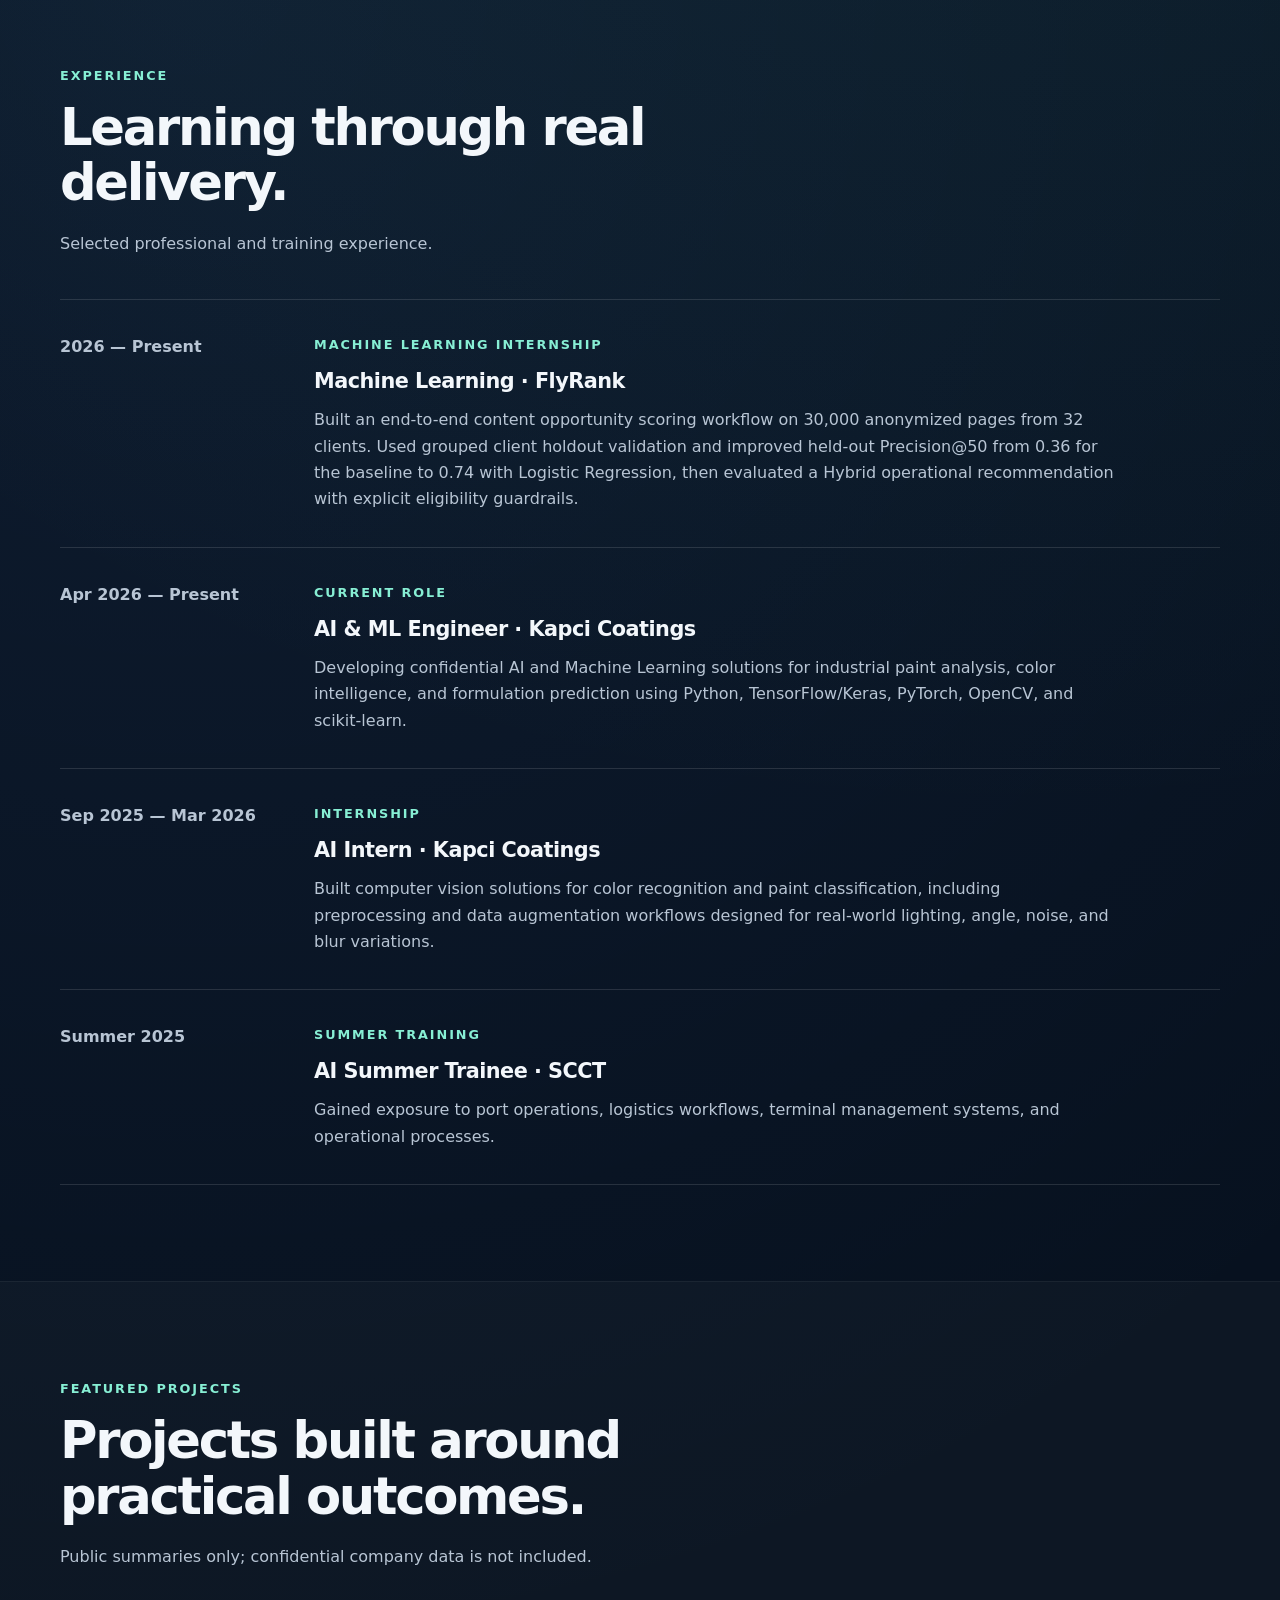
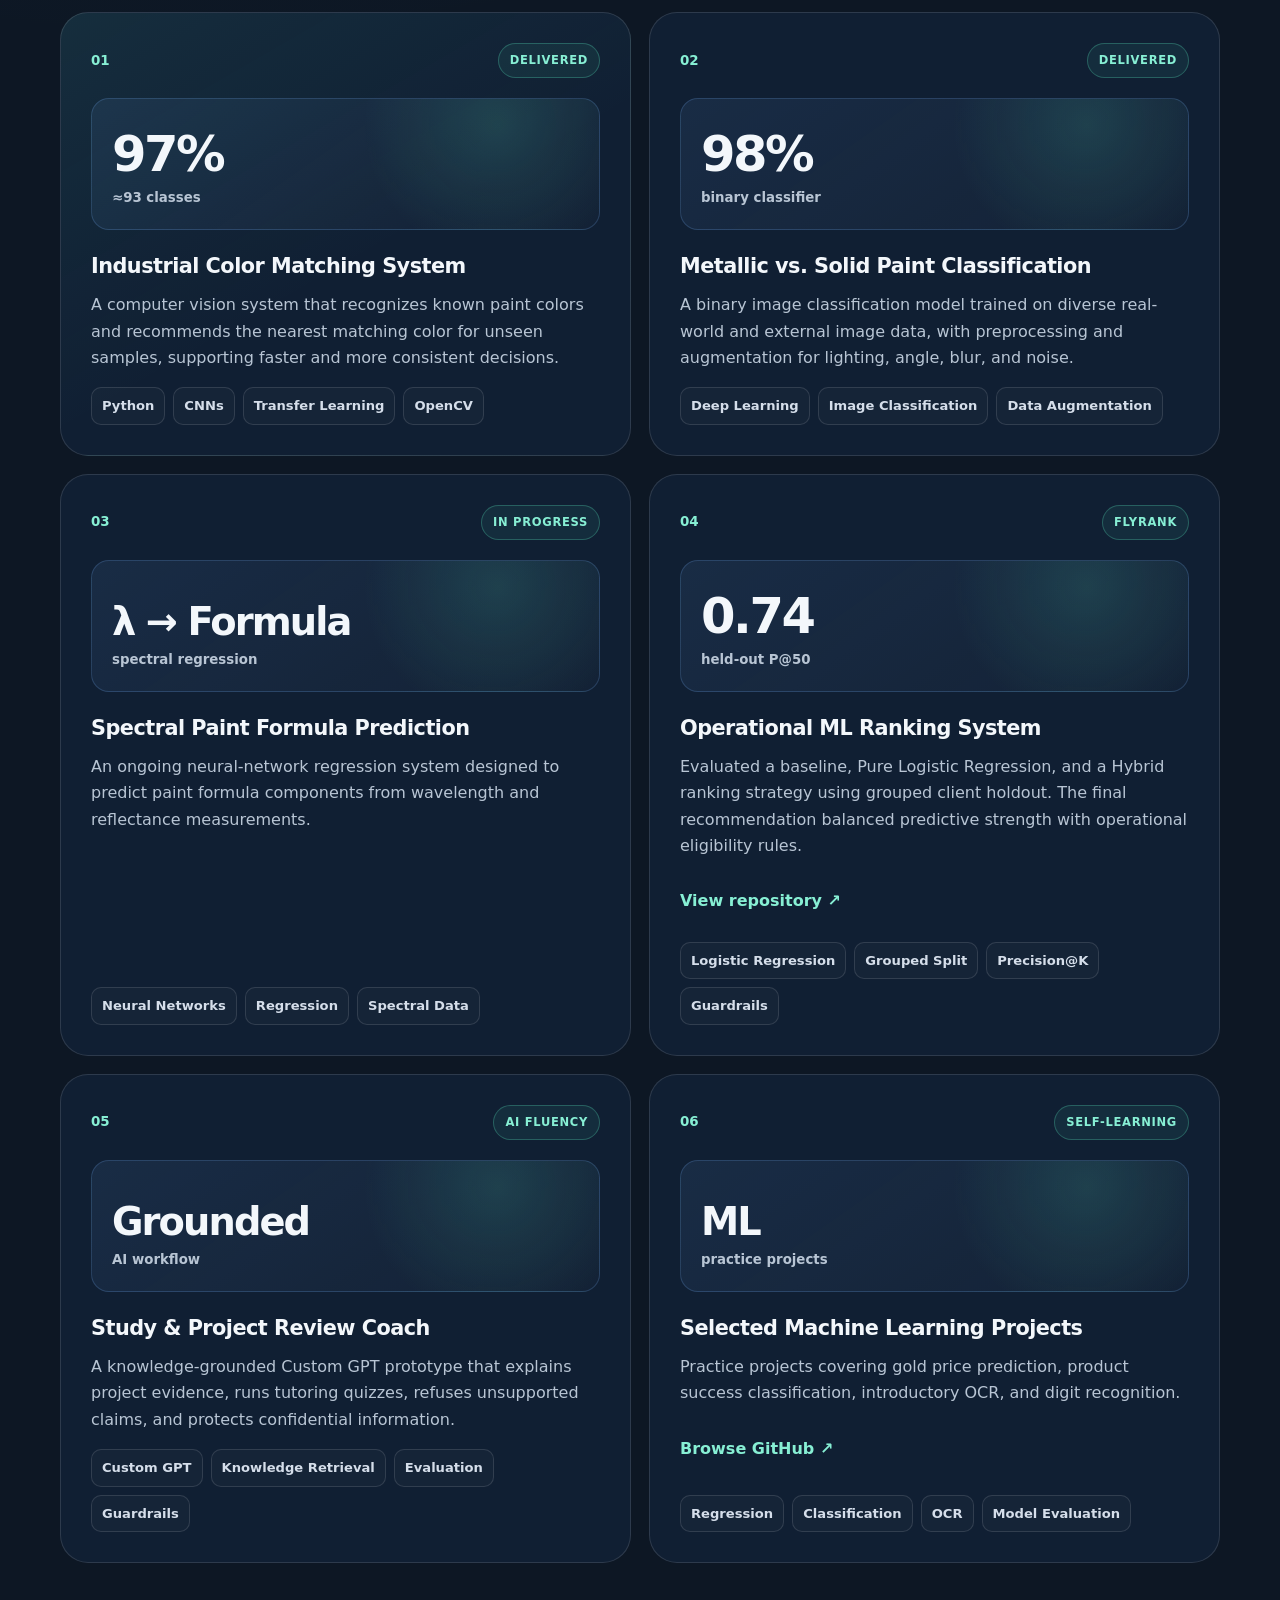
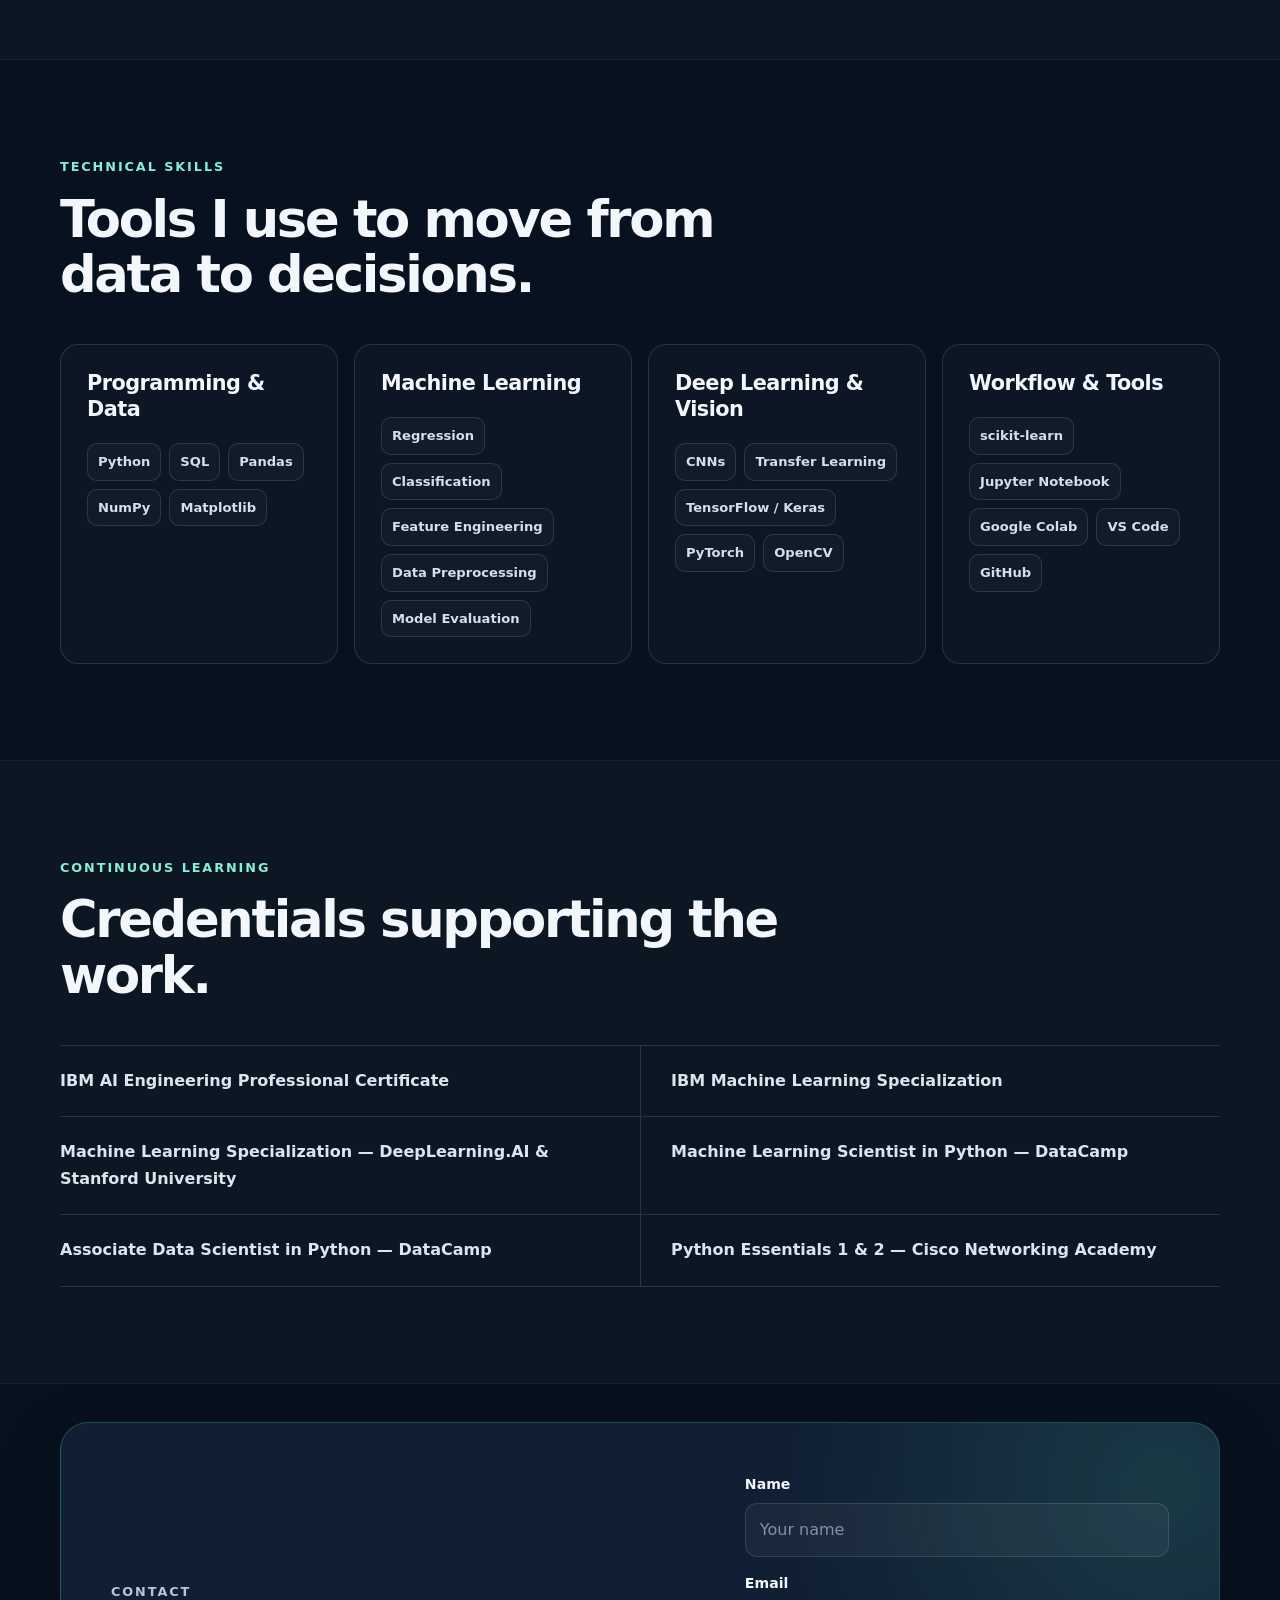
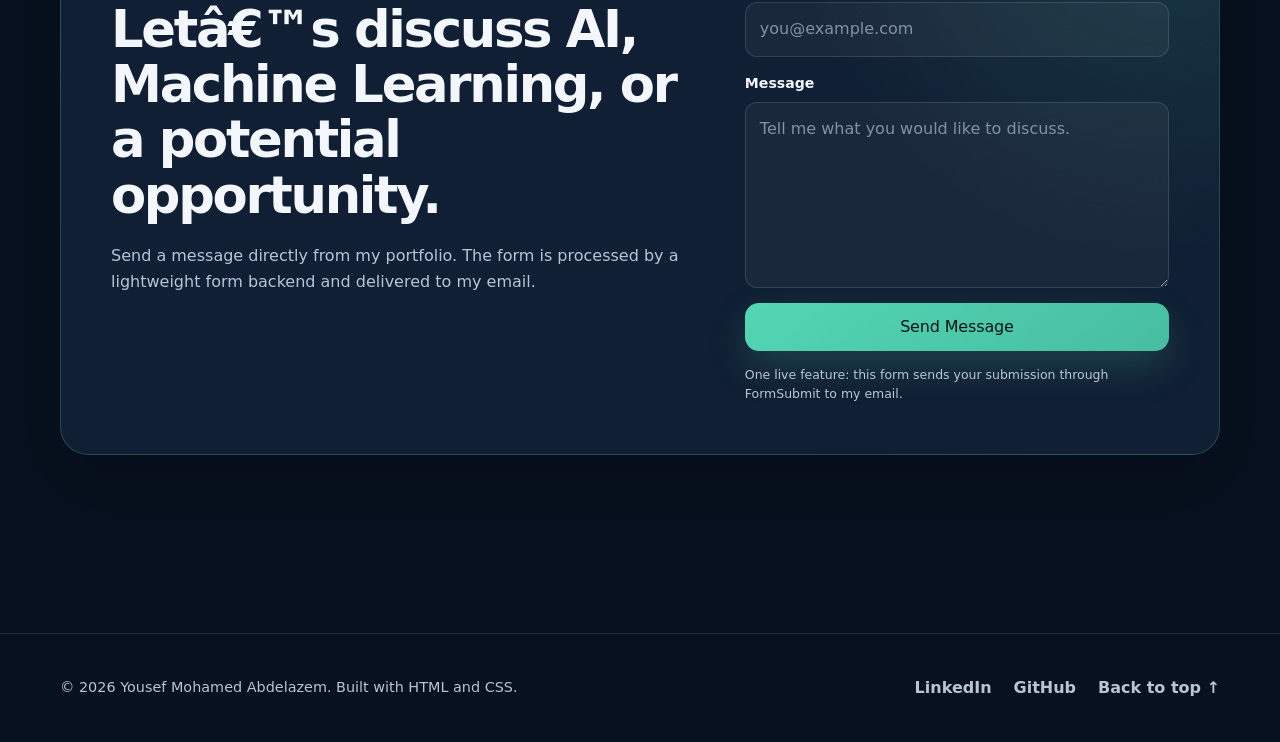
==== commit 82ecc300: "Add live portfolio contact form" ====
--- a/index.html
+++ b/index.html
@@ -352,22 +352,69 @@
       </div>
     </section>
 
-    <section class="section contact-section" id="contact">
+        <section class="section contact-section" id="contact">
       <div class="container contact-card">
         <div>
           <p class="section-kicker">Contact</p>
-          <h2>Let’s discuss AI, Machine Learning, or a potential opportunity.</h2>
-          <p>Send me an email or connect with me through LinkedIn or GitHub.</p>
-        </div>
-        <div class="contact-actions">
-          <a class="button button-primary" href="mailto:yousefmohamed662006@gmail.com?subject=Meeting%20Request%20-%20Yousef%20Abdelazem">
-            Email Me
-          </a>
-          <a class="button button-secondary" href="https://www.linkedin.com/in/yousef-abdelazem-3361ab347" target="_blank" rel="noopener">
-            LinkedIn
-          </a>
-          <a class="email-link" href="mailto:yousefmohamed662006@gmail.com">yousefmohamed662006@gmail.com</a>
-        </div>
+          <h2>Letâ€™s discuss AI, Machine Learning, or a potential opportunity.</h2>
+          <p>
+            Send a message directly from my portfolio. The form is processed by a lightweight
+            form backend and delivered to my email.
+          </p>
+        </div>
+
+        <form
+          class="contact-form"
+          id="portfolio-contact-form"
+          action="https://formsubmit.co/yousefmohamed662006@gmail.com"
+          method="POST"
+        >
+          <input type="hidden" name="_subject" value="New portfolio contact message">
+          <input type="hidden" name="_template" value="table">
+          <input type="hidden" name="_next" value="https://yousefmohamed662006-debug.github.io/thanks.html">
+          <input type="hidden" name="_url" value="https://yousefmohamed662006-debug.github.io/#contact">
+          <input class="form-honeypot" type="text" name="_honey" tabindex="-1" autocomplete="off">
+
+          <div class="form-field">
+            <label for="contact-name">Name</label>
+            <input
+              id="contact-name"
+              name="name"
+              type="text"
+              autocomplete="name"
+              placeholder="Your name"
+              required
+            >
+          </div>
+
+          <div class="form-field">
+            <label for="contact-email">Email</label>
+            <input
+              id="contact-email"
+              name="email"
+              type="email"
+              autocomplete="email"
+              placeholder="you@example.com"
+              required
+            >
+          </div>
+
+          <div class="form-field">
+            <label for="contact-message">Message</label>
+            <textarea
+              id="contact-message"
+              name="message"
+              rows="6"
+              placeholder="Tell me what you would like to discuss."
+              required
+            ></textarea>
+          </div>
+
+          <button class="button button-primary contact-submit" type="submit">Send Message</button>
+          <p class="form-note">
+            One live feature: this form sends your submission through FormSubmit to my email.
+          </p>
+        </form>
       </div>
     </section>
   </main>
--- a/styles.css
+++ b/styles.css
@@ -820,3 +820,85 @@
     animation-iteration-count: 1 !important;
   }
 }
+
+/* FL-08: one live dynamic feature - contact form */
+.contact-form {
+  width: 100%;
+  display: grid;
+  gap: 15px;
+}
+
+.form-field {
+  display: grid;
+  gap: 7px;
+}
+
+.form-field label {
+  color: var(--text);
+  font-size: 0.88rem;
+  font-weight: 800;
+}
+
+.form-field input,
+.form-field textarea {
+  width: 100%;
+  min-height: 48px;
+  padding: 13px 14px;
+  border: 1px solid var(--line);
+  border-radius: 12px;
+  outline: none;
+  background: rgba(255, 255, 255, 0.045);
+  color: var(--text);
+  font: inherit;
+  transition: border-color 180ms ease, box-shadow 180ms ease, background 180ms ease;
+}
+
+.form-field textarea {
+  min-height: 142px;
+  resize: vertical;
+}
+
+.form-field input::placeholder,
+.form-field textarea::placeholder {
+  color: #8291a4;
+}
+
+.form-field input:focus,
+.form-field textarea:focus {
+  border-color: rgba(83, 214, 180, 0.72);
+  background: rgba(255, 255, 255, 0.06);
+  box-shadow: 0 0 0 4px rgba(83, 214, 180, 0.10);
+}
+
+.contact-submit {
+  width: 100%;
+  border: 0;
+  cursor: pointer;
+  font: inherit;
+}
+
+.form-note {
+  margin: 0;
+  font-size: 0.78rem;
+  line-height: 1.5;
+}
+
+.form-honeypot {
+  position: absolute !important;
+  left: -9999px !important;
+  width: 1px !important;
+  height: 1px !important;
+  opacity: 0 !important;
+  pointer-events: none !important;
+}
+
+@media (max-width: 700px) {
+  .contact-form {
+    gap: 14px;
+  }
+
+  .form-field input,
+  .form-field textarea {
+    font-size: 16px;
+  }
+}
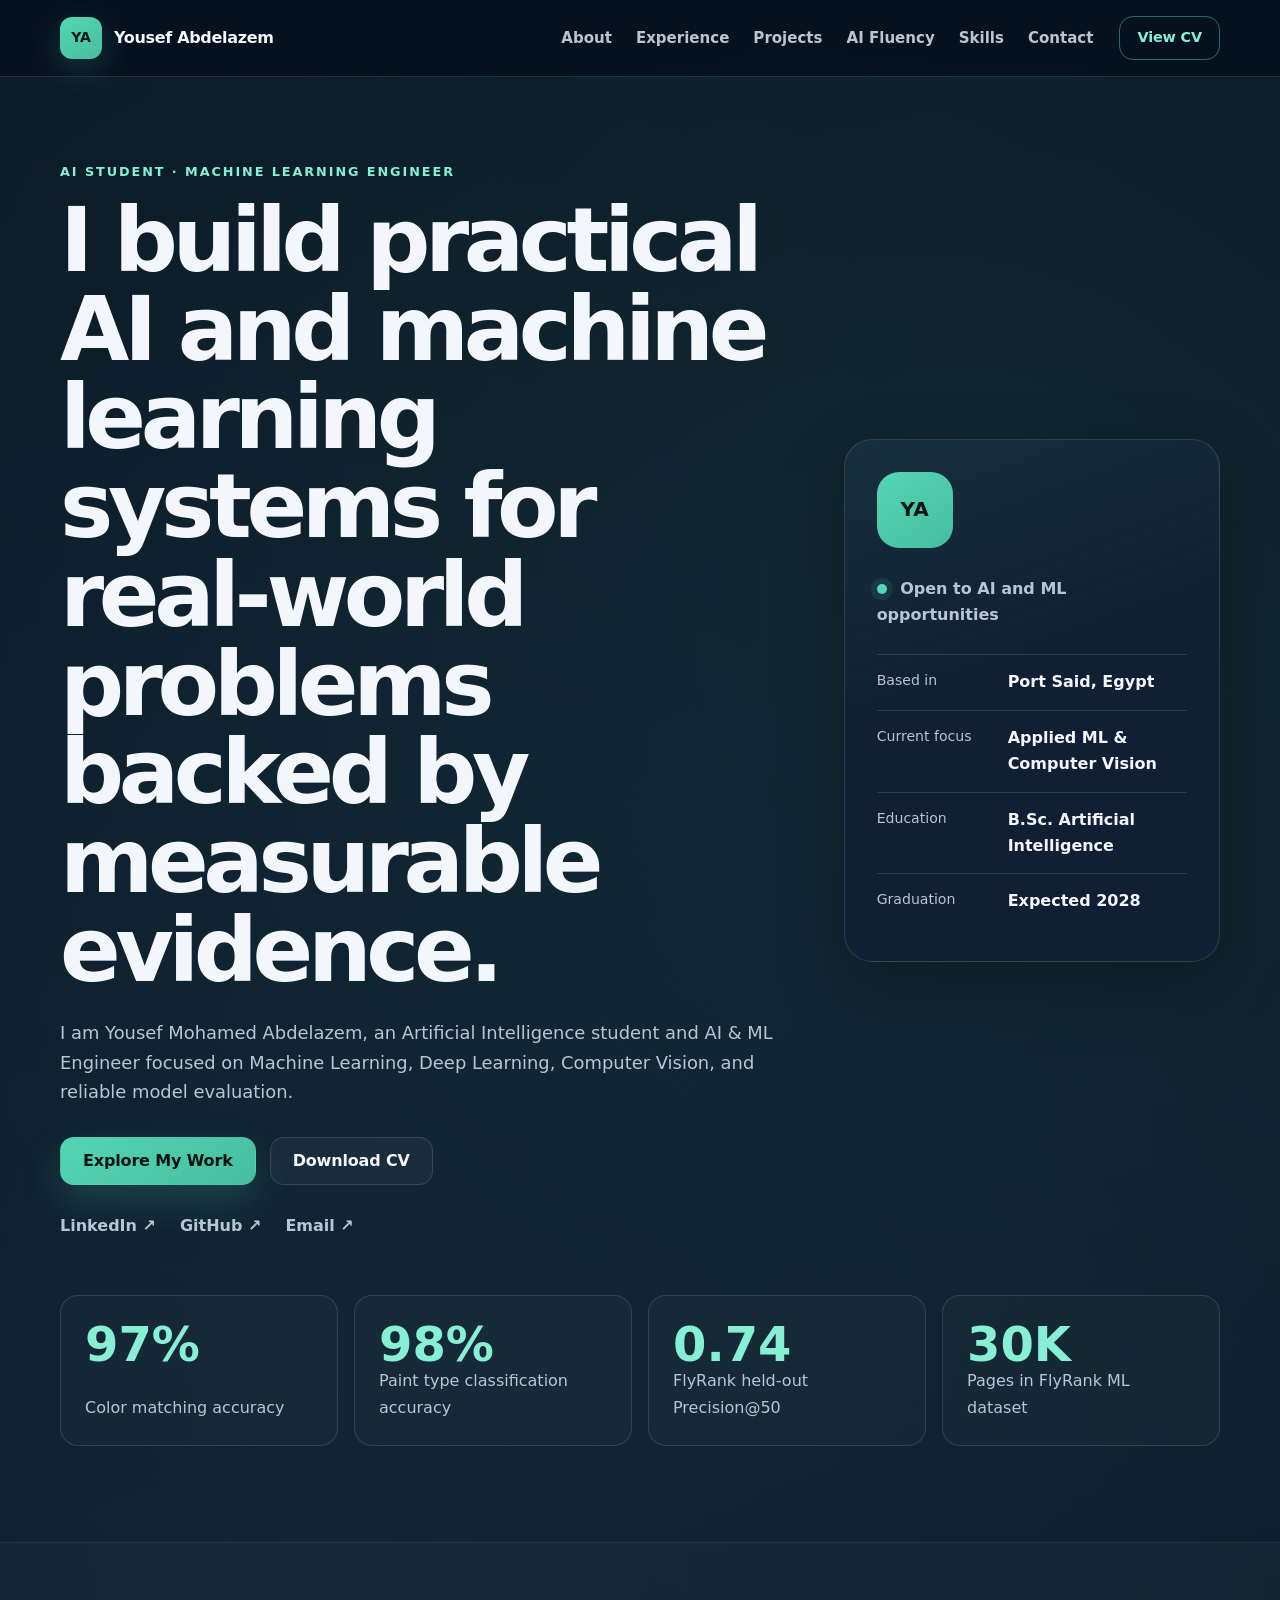
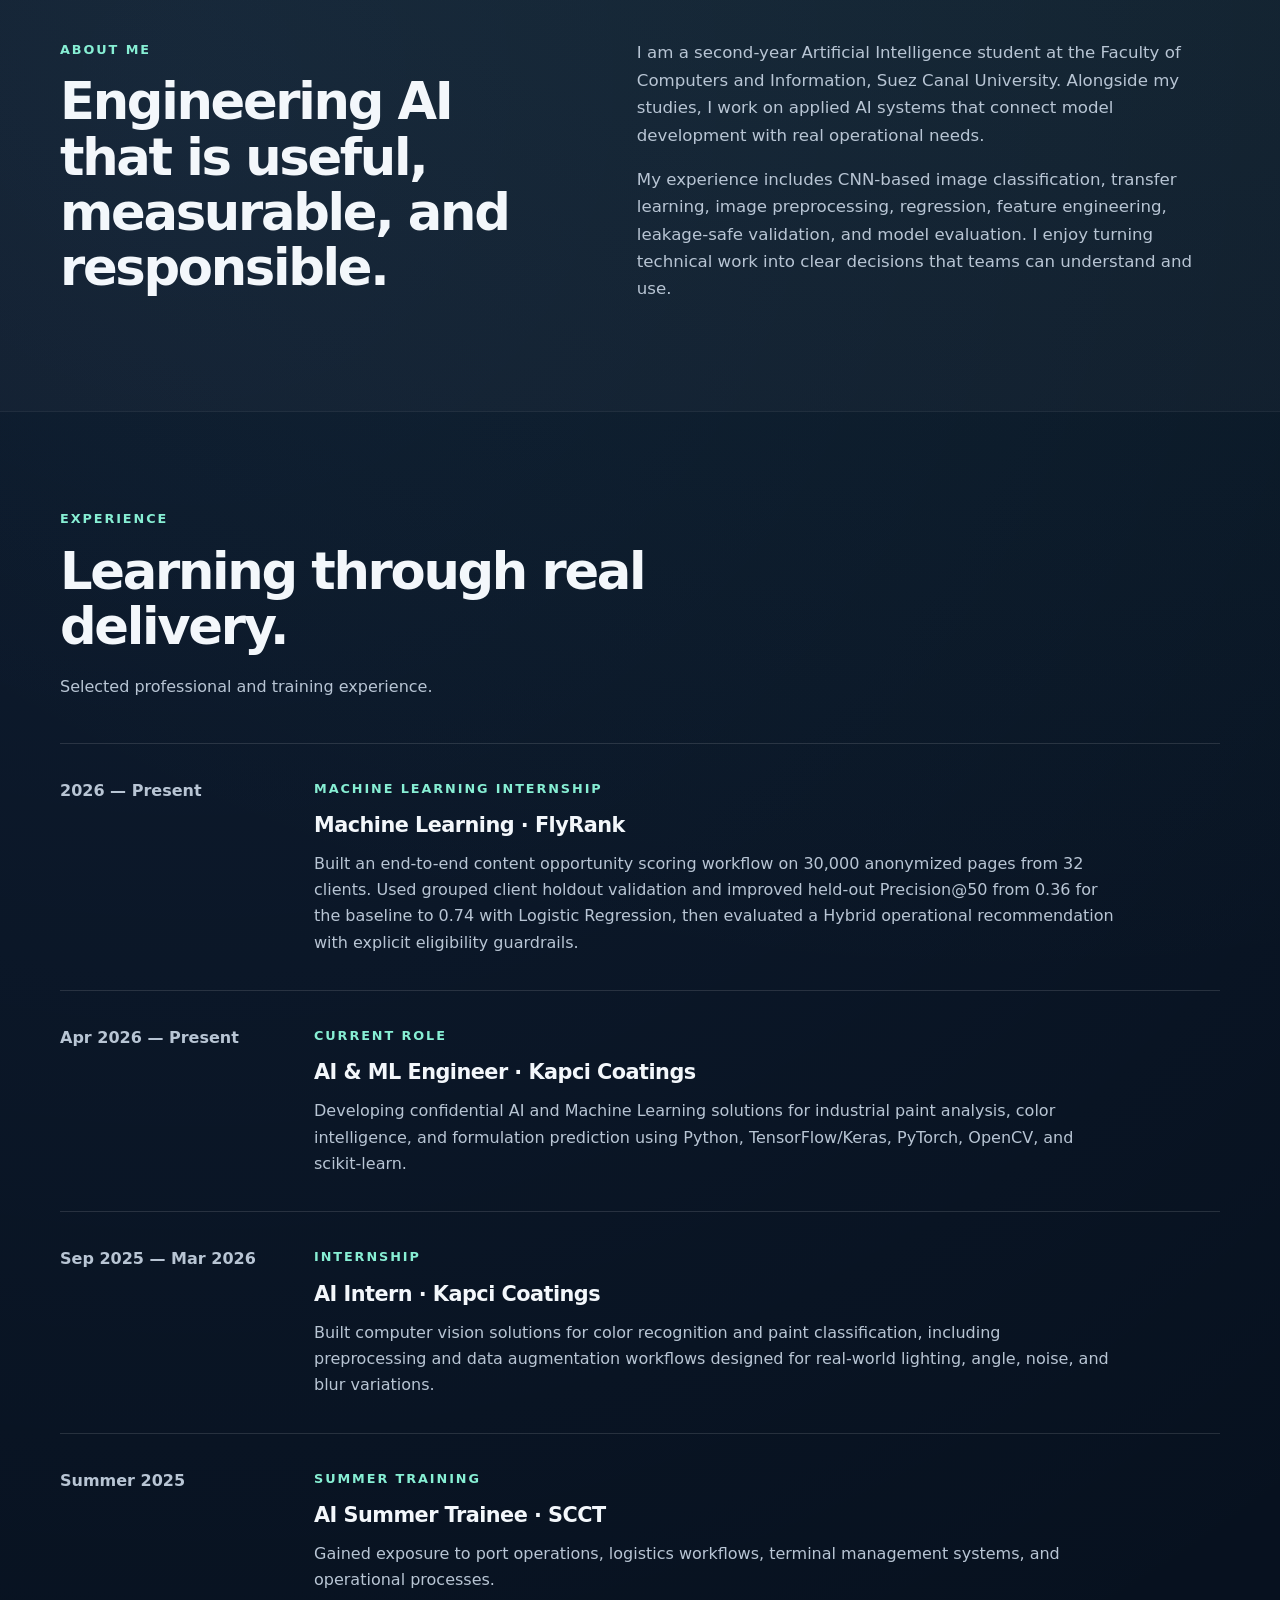
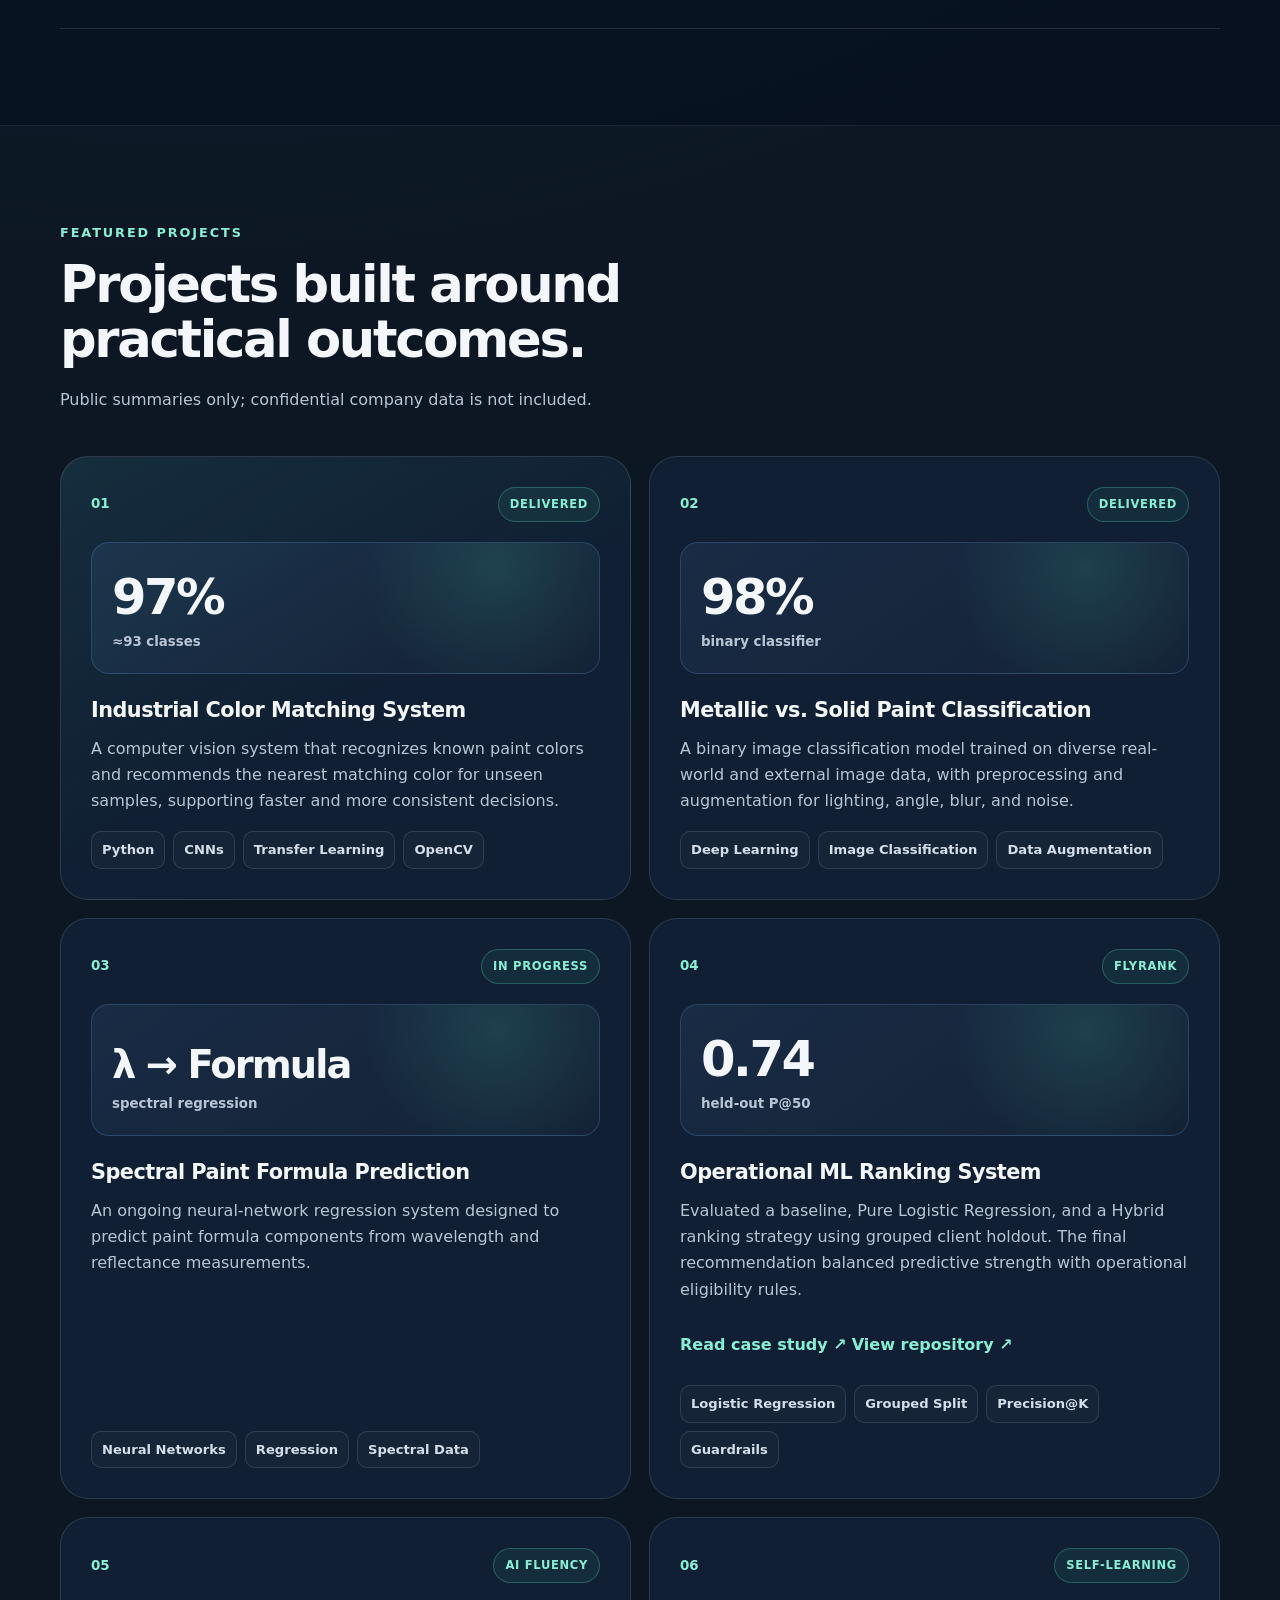
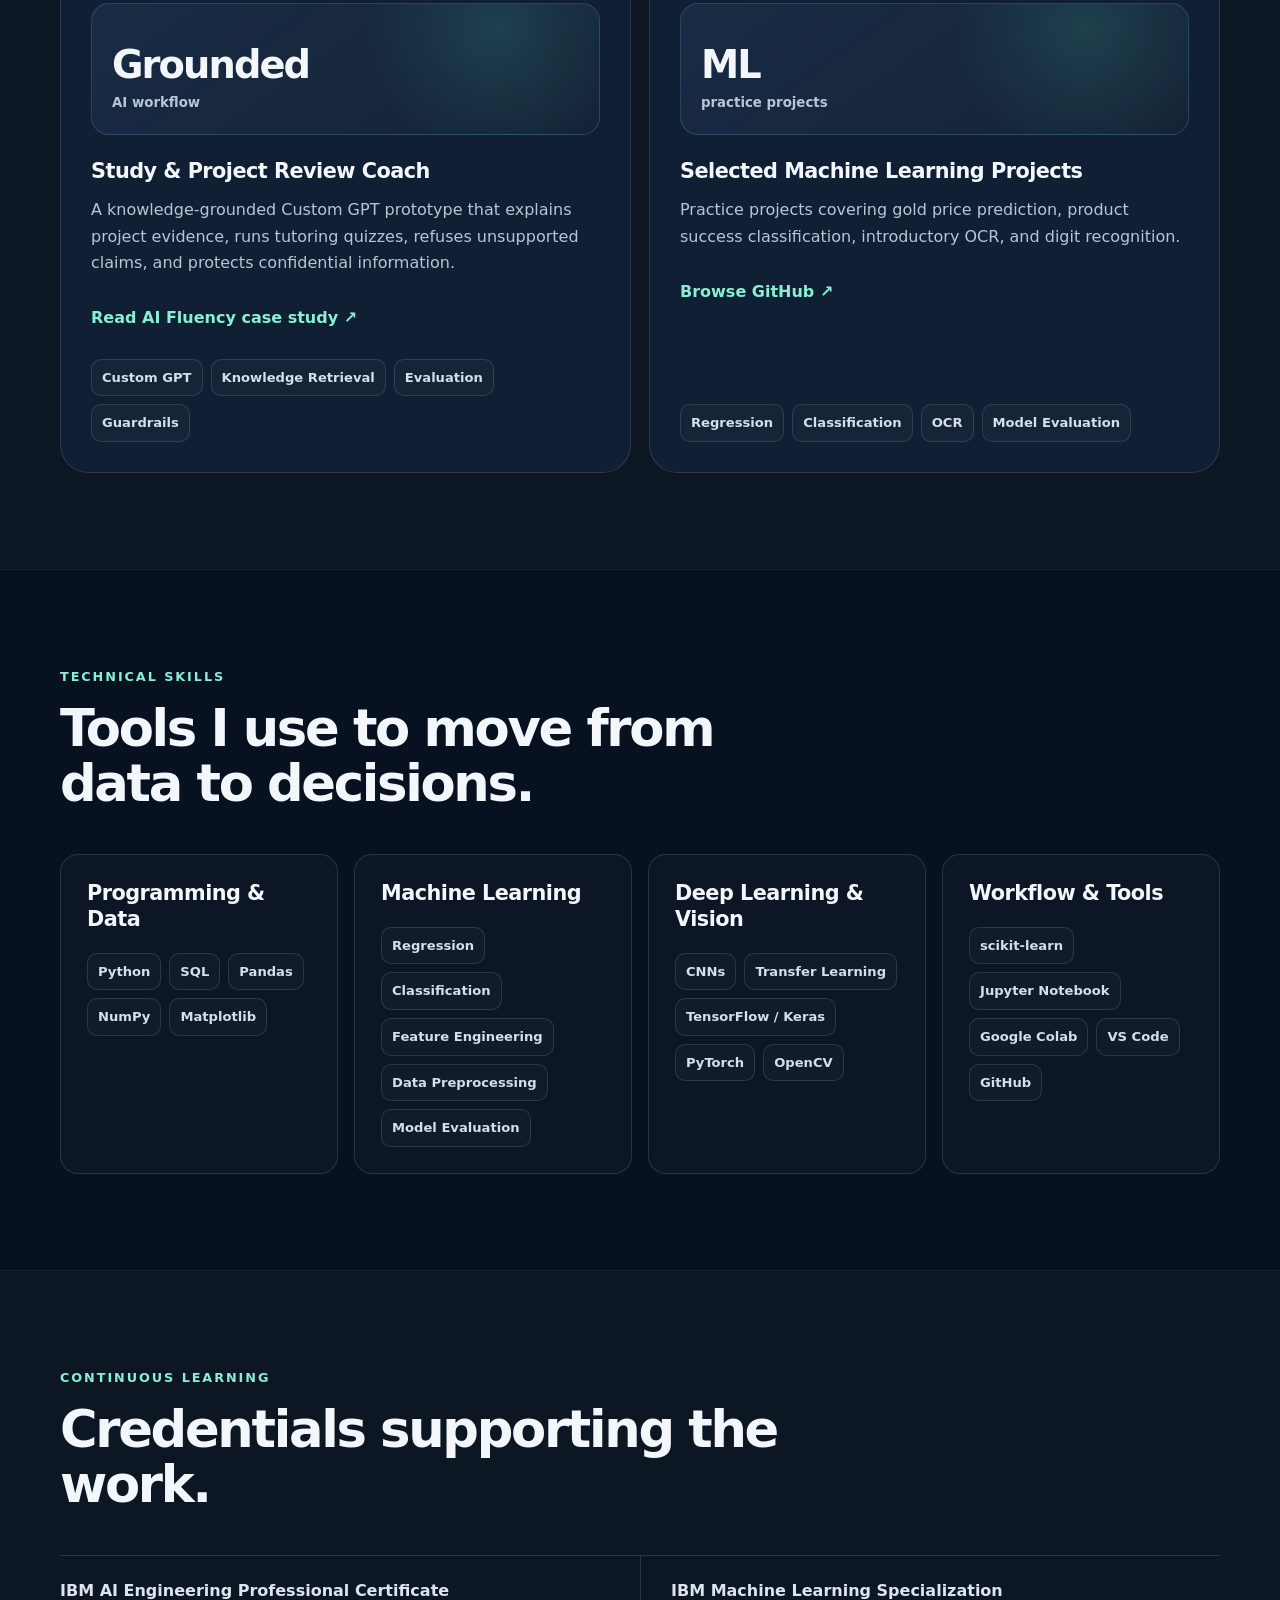
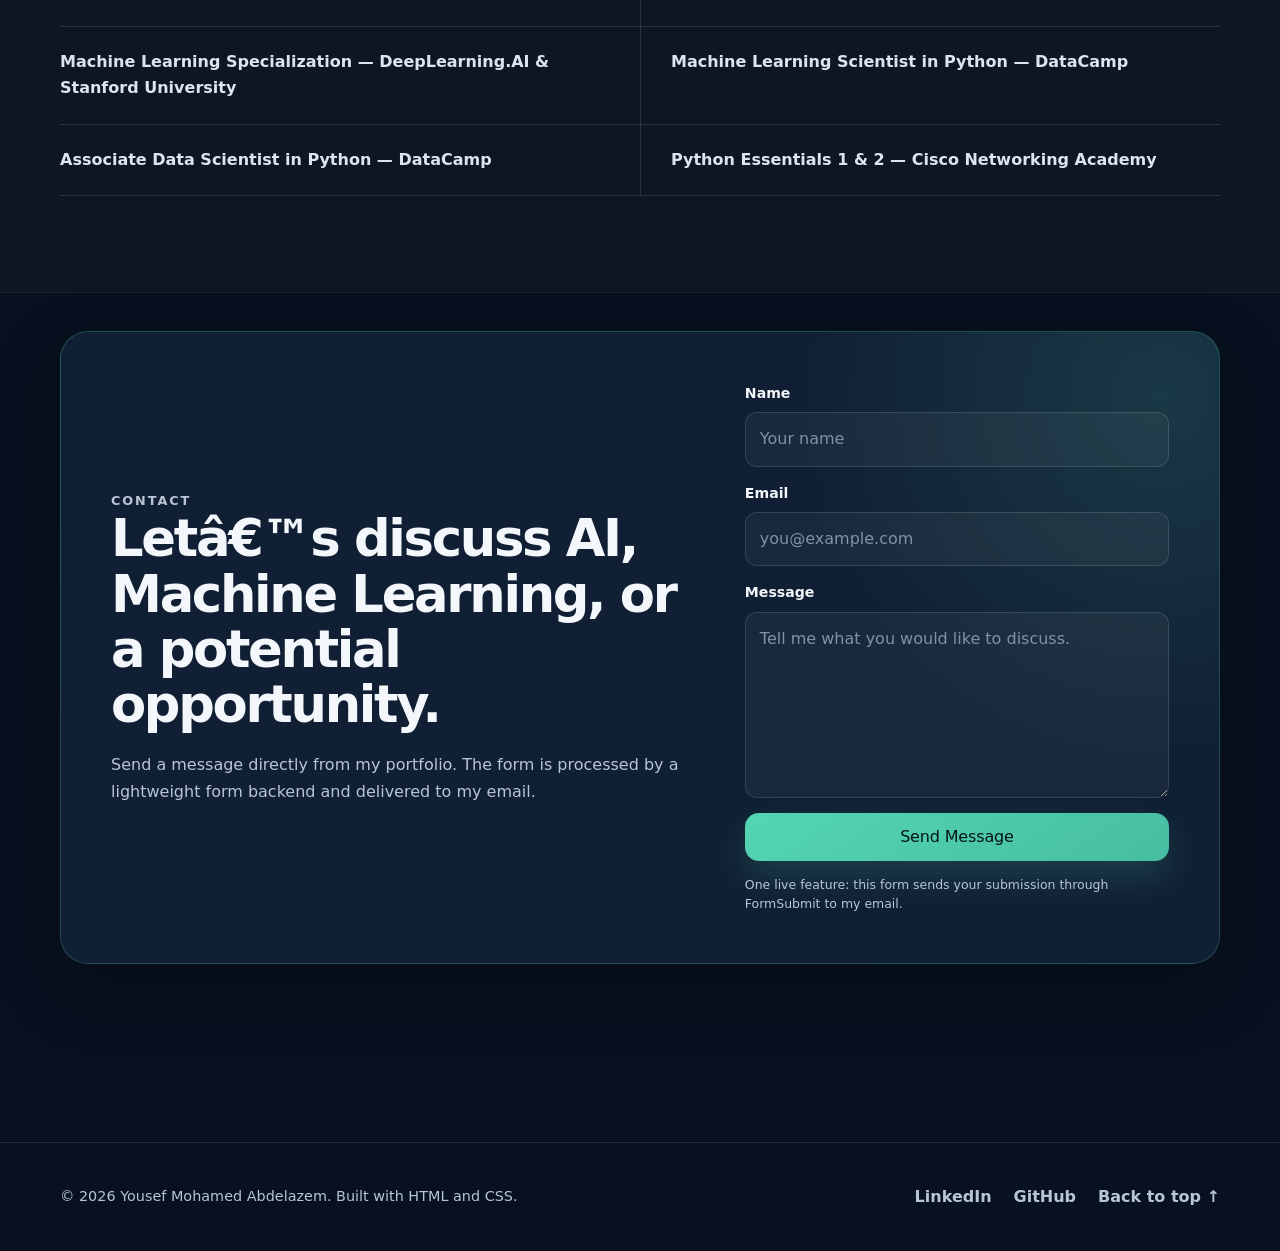
==== commit 49ae69b9: "Update hero claim to Week 3 identity and wire case study navigation links" ====
--- a/index.html
+++ b/index.html
@@ -25,6 +25,7 @@
         <a href="#about">About</a>
         <a href="#experience">Experience</a>
         <a href="#projects">Projects</a>
+        <a href="ai-fluency.html">AI Fluency</a>
         <a href="#skills">Skills</a>
         <a href="#contact">Contact</a>
       </div>
@@ -39,6 +40,7 @@
           <a href="#about">About</a>
           <a href="#experience">Experience</a>
           <a href="#projects">Projects</a>
+          <a href="ai-fluency.html">AI Fluency</a>
           <a href="#skills">Skills</a>
           <a href="#contact">Contact</a>
           <a href="Yousef_Abdelazem_CV.pdf" target="_blank" rel="noopener">View CV</a>
@@ -52,7 +54,7 @@
       <div class="container hero-grid">
         <div class="hero-copy">
           <p class="eyebrow">AI Student · Machine Learning Engineer</p>
-          <h1>I build practical AI systems for real-world problems.</h1>
+          <h1>I build practical AI and machine learning systems for real-world problems backed by measurable evidence.</h1>
           <p class="hero-text">
             I am Yousef Mohamed Abdelazem, an Artificial Intelligence student and AI & ML Engineer
             focused on Machine Learning, Deep Learning, Computer Vision, and reliable model evaluation.
@@ -257,6 +259,9 @@
               operational eligibility rules.
             </p>
             <div class="project-links">
+              <a class="text-link" href="content-opportunity.html">
+                Read case study ↗
+              </a>
               <a class="text-link" href="https://github.com/yousefmohamed662006-debug/flyrank-ml-internship-youssef" target="_blank" rel="noopener">
                 View repository ↗
               </a>
@@ -280,6 +285,11 @@
               A knowledge-grounded Custom GPT prototype that explains project evidence, runs
               tutoring quizzes, refuses unsupported claims, and protects confidential information.
             </p>
+            <div class="project-links">
+              <a class="text-link" href="ai-fluency.html">
+                Read AI Fluency case study ↗
+              </a>
+            </div>
             <ul class="tag-list" aria-label="Technologies">
               <li>Custom GPT</li><li>Knowledge Retrieval</li><li>Evaluation</li><li>Guardrails</li>
             </ul>
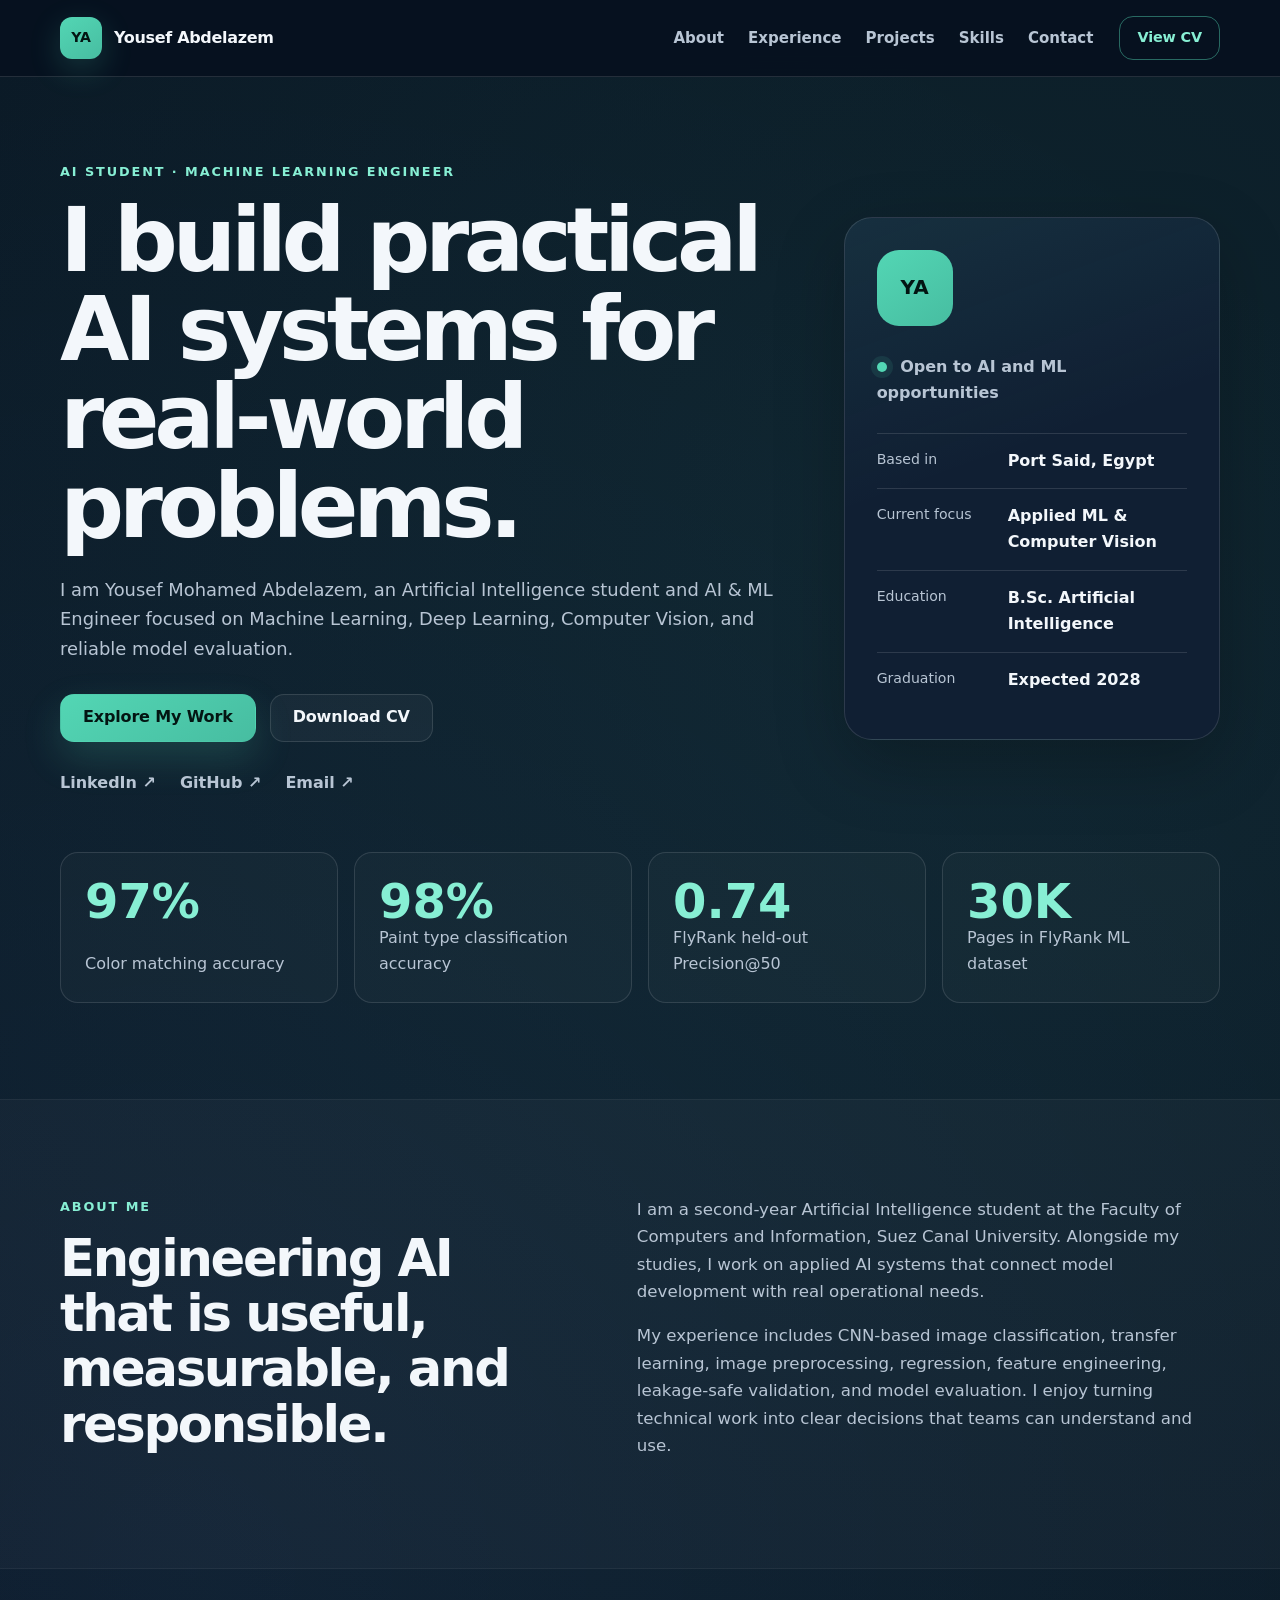
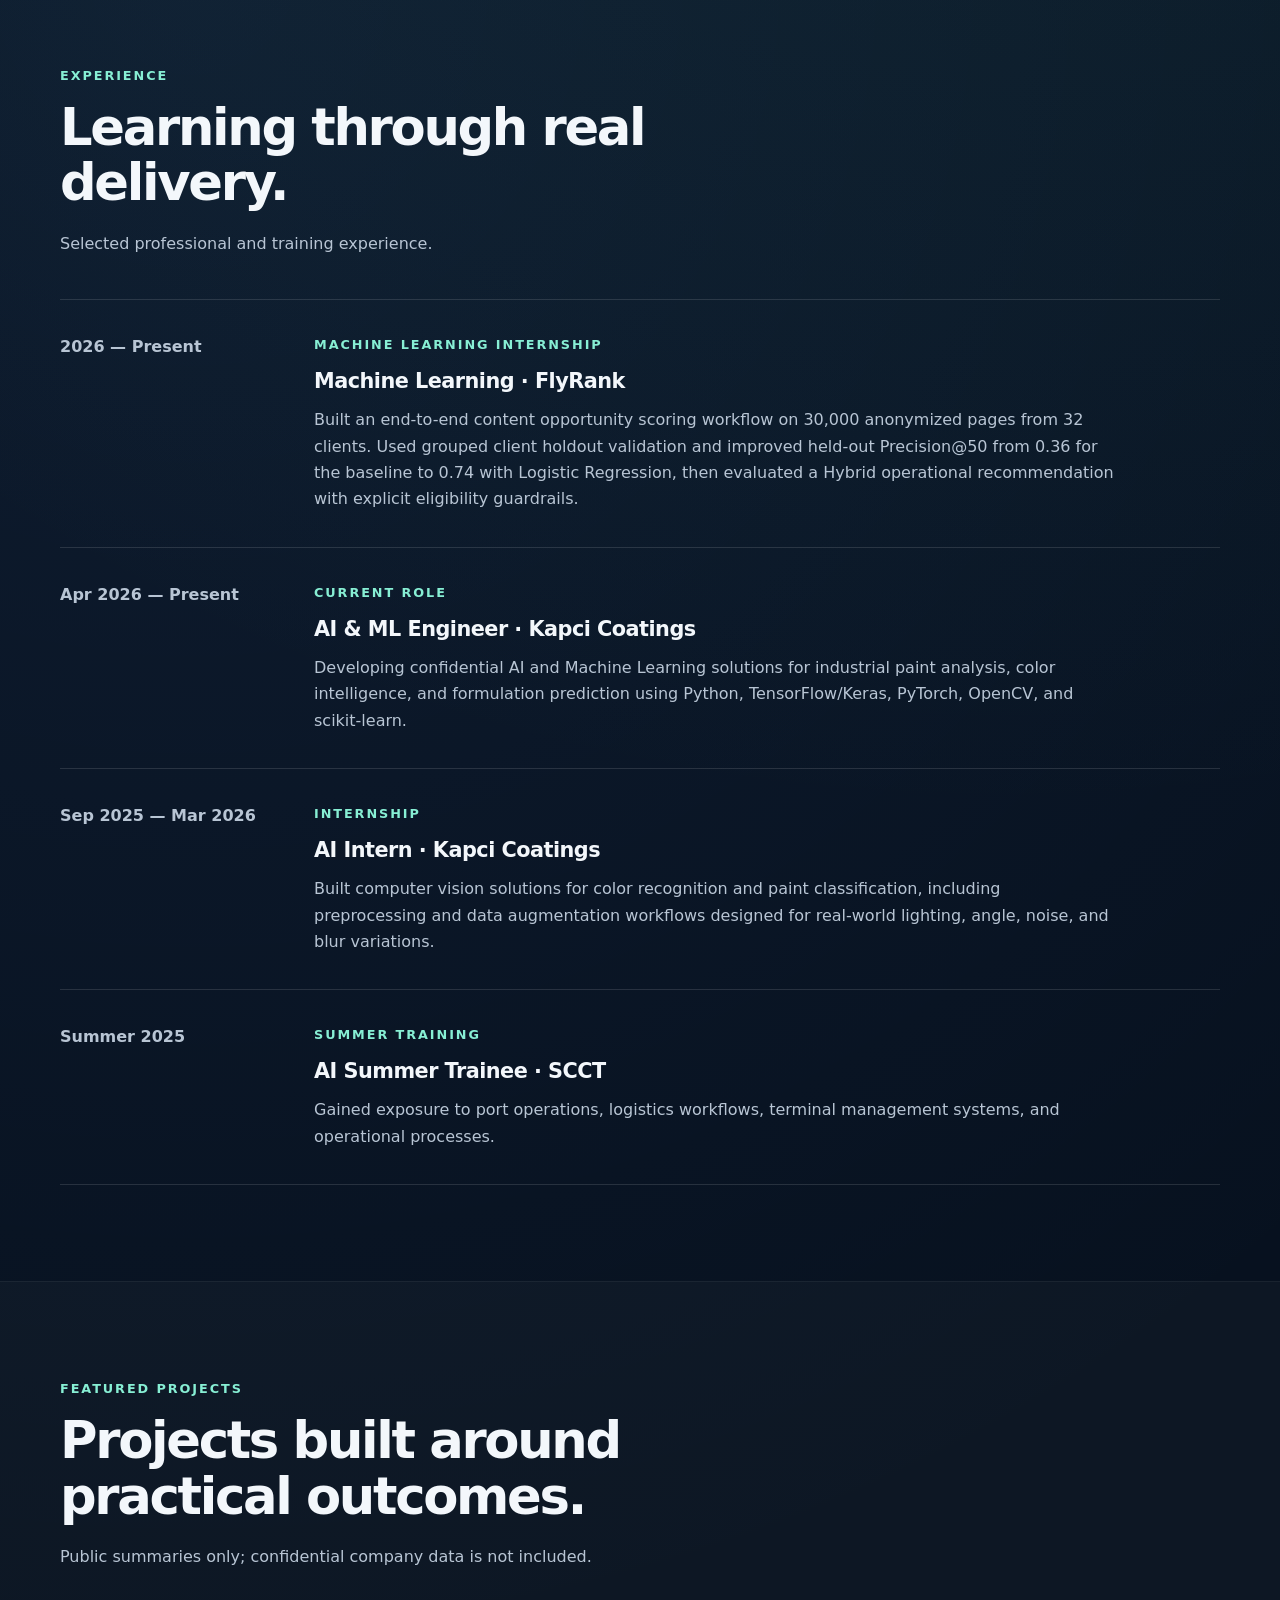
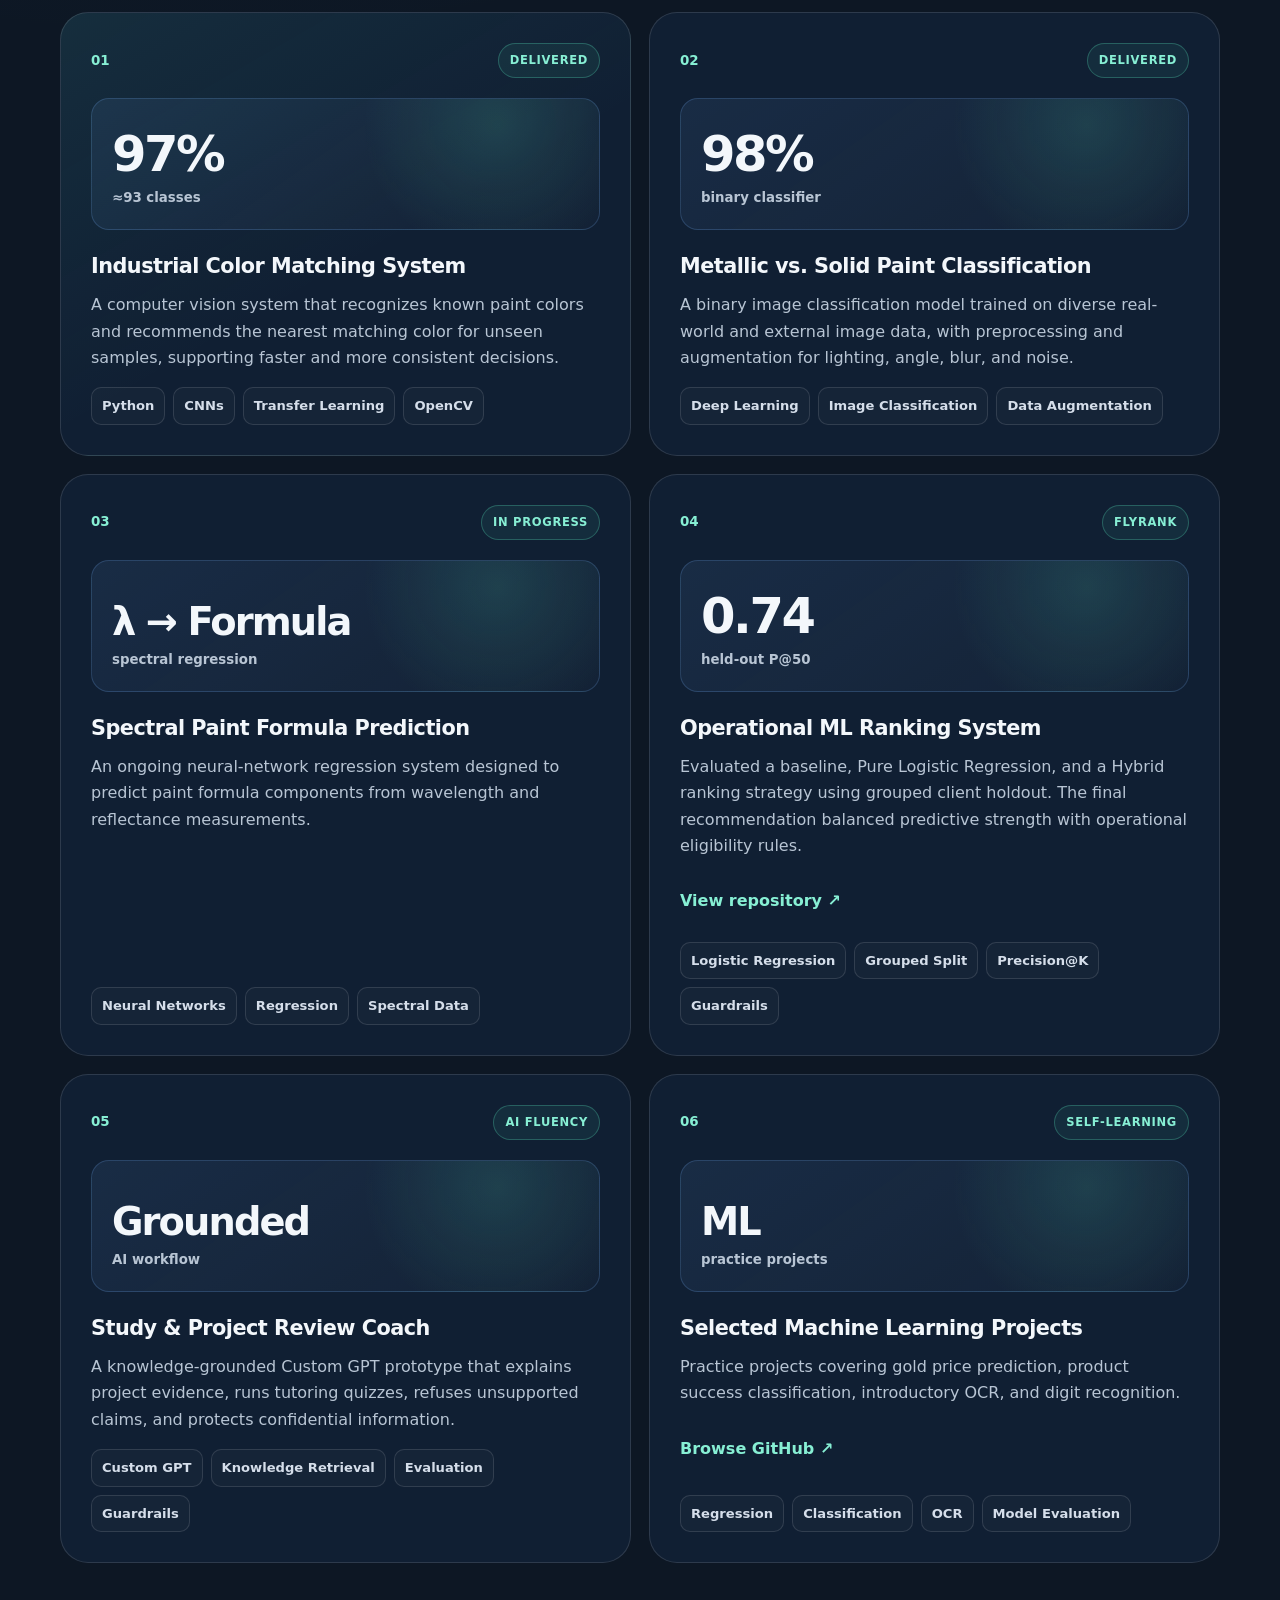
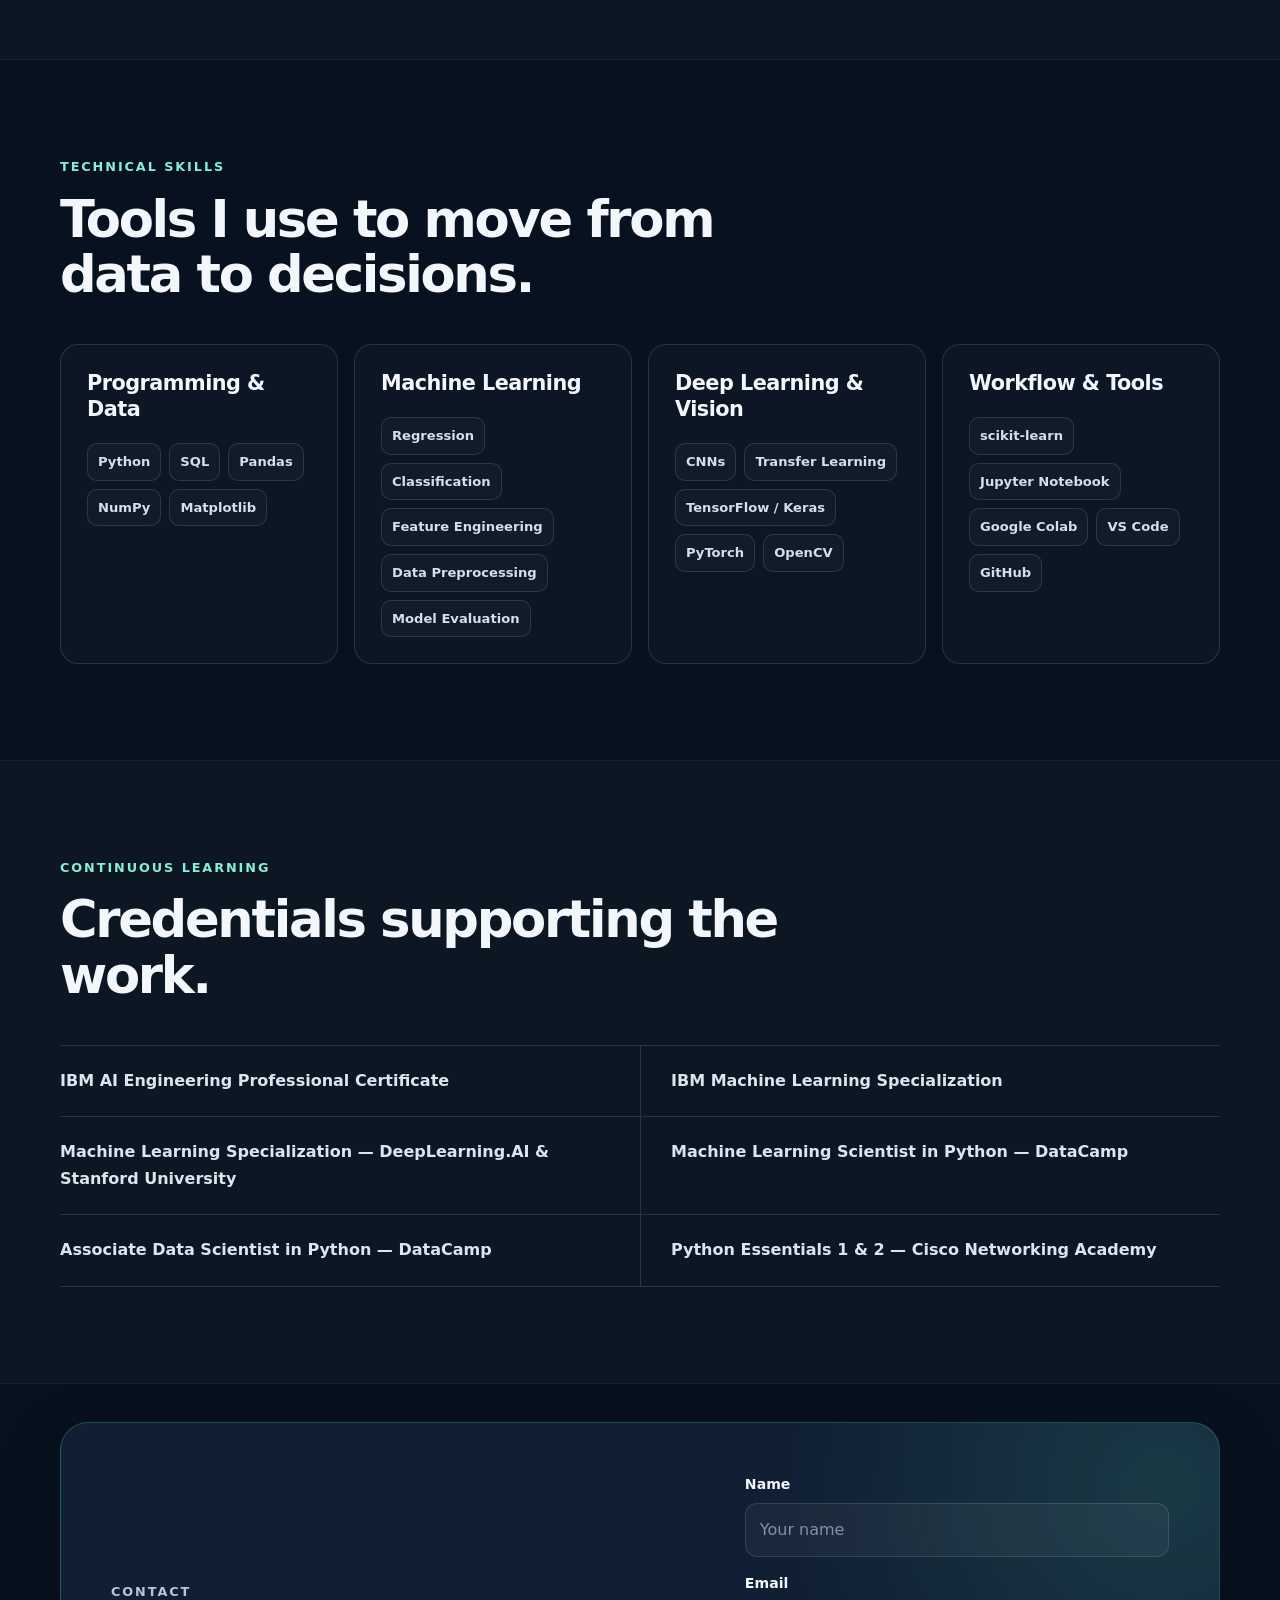
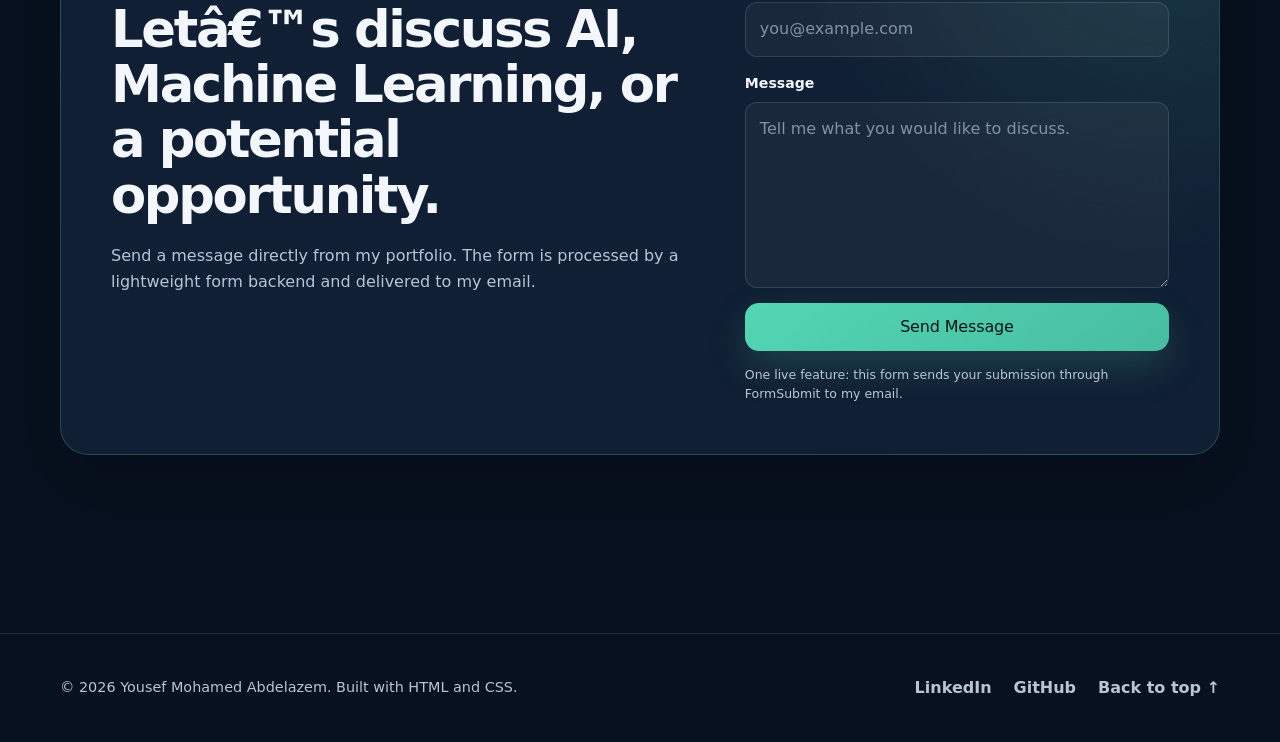
==== commit 0fdf093d: "Revert "Update hero claim to Week 3 identity and wire case study navigation links" This reverts comm" ====
--- a/index.html
+++ b/index.html
@@ -25,7 +25,6 @@
         <a href="#about">About</a>
         <a href="#experience">Experience</a>
         <a href="#projects">Projects</a>
-        <a href="ai-fluency.html">AI Fluency</a>
         <a href="#skills">Skills</a>
         <a href="#contact">Contact</a>
       </div>
@@ -40,7 +39,6 @@
           <a href="#about">About</a>
           <a href="#experience">Experience</a>
           <a href="#projects">Projects</a>
-          <a href="ai-fluency.html">AI Fluency</a>
           <a href="#skills">Skills</a>
           <a href="#contact">Contact</a>
           <a href="Yousef_Abdelazem_CV.pdf" target="_blank" rel="noopener">View CV</a>
@@ -54,7 +52,7 @@
       <div class="container hero-grid">
         <div class="hero-copy">
           <p class="eyebrow">AI Student · Machine Learning Engineer</p>
-          <h1>I build practical AI and machine learning systems for real-world problems backed by measurable evidence.</h1>
+          <h1>I build practical AI systems for real-world problems.</h1>
           <p class="hero-text">
             I am Yousef Mohamed Abdelazem, an Artificial Intelligence student and AI & ML Engineer
             focused on Machine Learning, Deep Learning, Computer Vision, and reliable model evaluation.
@@ -259,9 +257,6 @@
               operational eligibility rules.
             </p>
             <div class="project-links">
-              <a class="text-link" href="content-opportunity.html">
-                Read case study ↗
-              </a>
               <a class="text-link" href="https://github.com/yousefmohamed662006-debug/flyrank-ml-internship-youssef" target="_blank" rel="noopener">
                 View repository ↗
               </a>
@@ -285,11 +280,6 @@
               A knowledge-grounded Custom GPT prototype that explains project evidence, runs
               tutoring quizzes, refuses unsupported claims, and protects confidential information.
             </p>
-            <div class="project-links">
-              <a class="text-link" href="ai-fluency.html">
-                Read AI Fluency case study ↗
-              </a>
-            </div>
             <ul class="tag-list" aria-label="Technologies">
               <li>Custom GPT</li><li>Knowledge Retrieval</li><li>Evaluation</li><li>Guardrails</li>
             </ul>
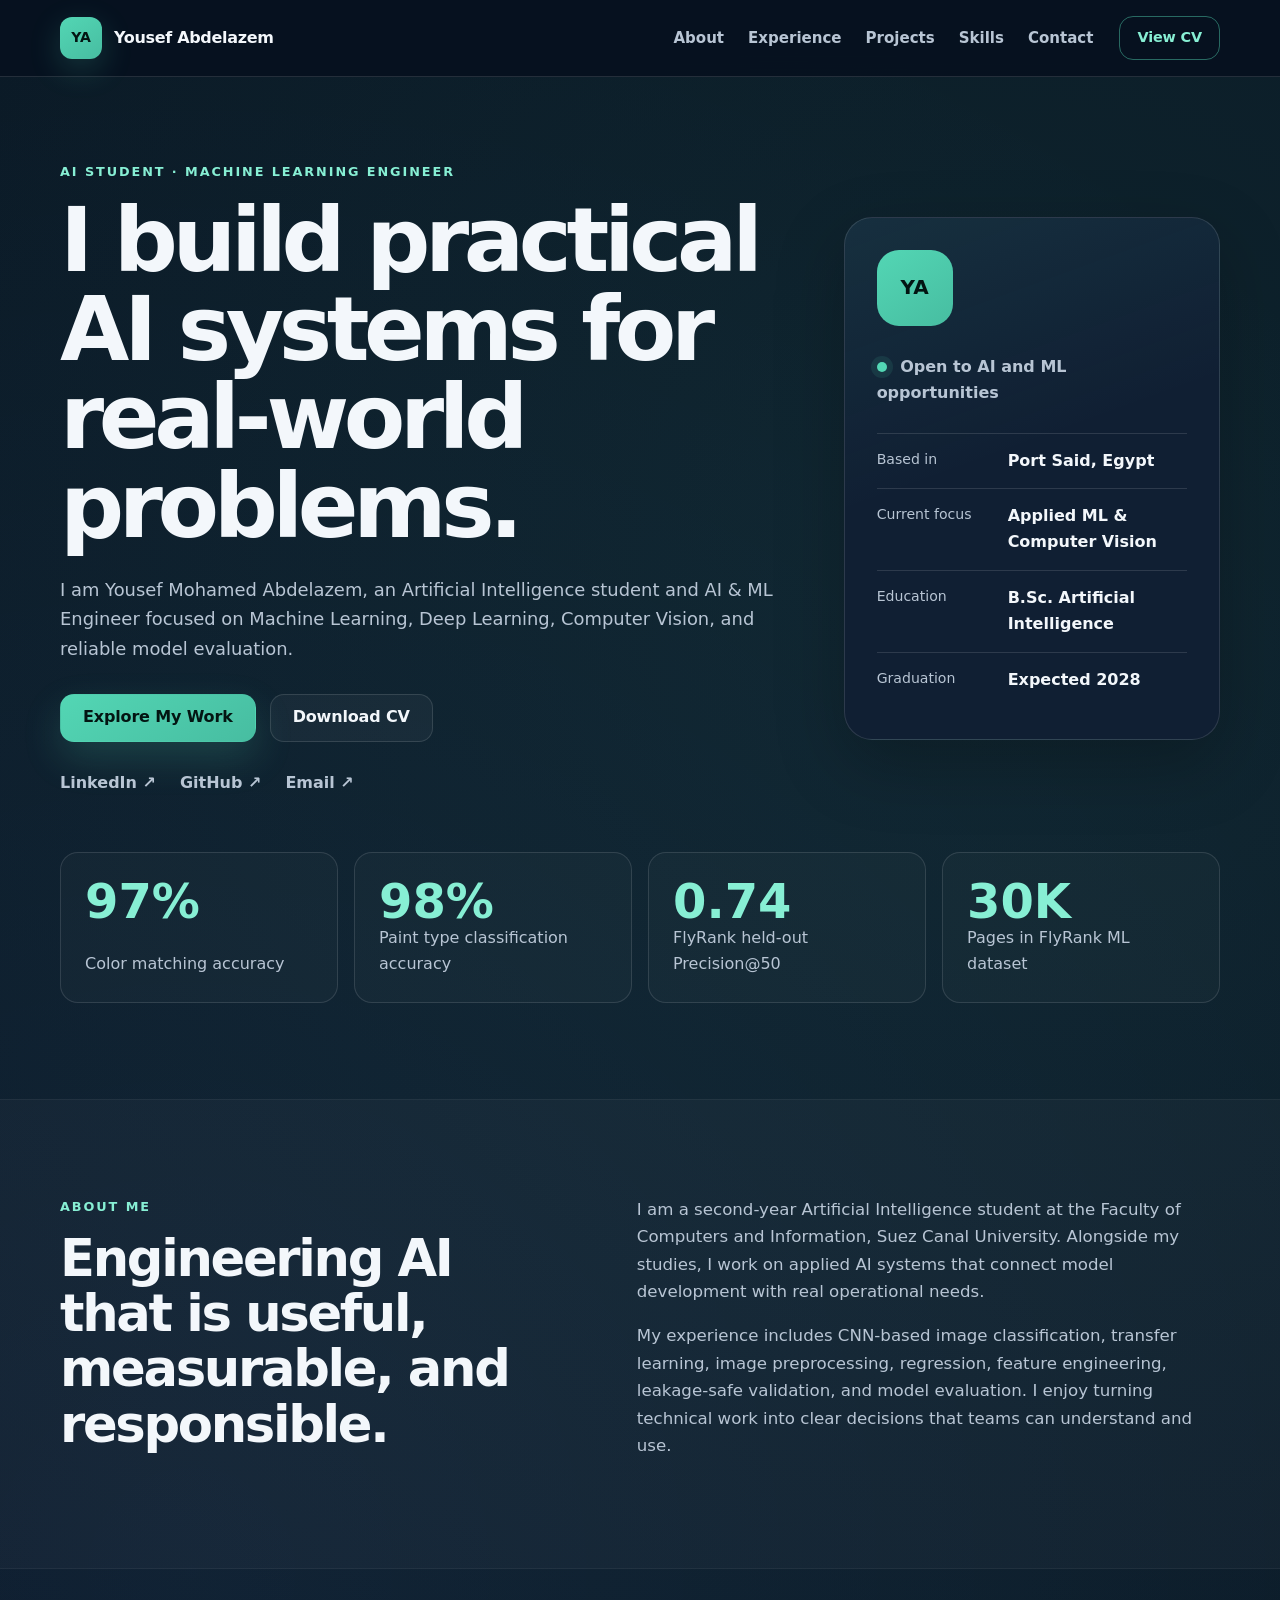
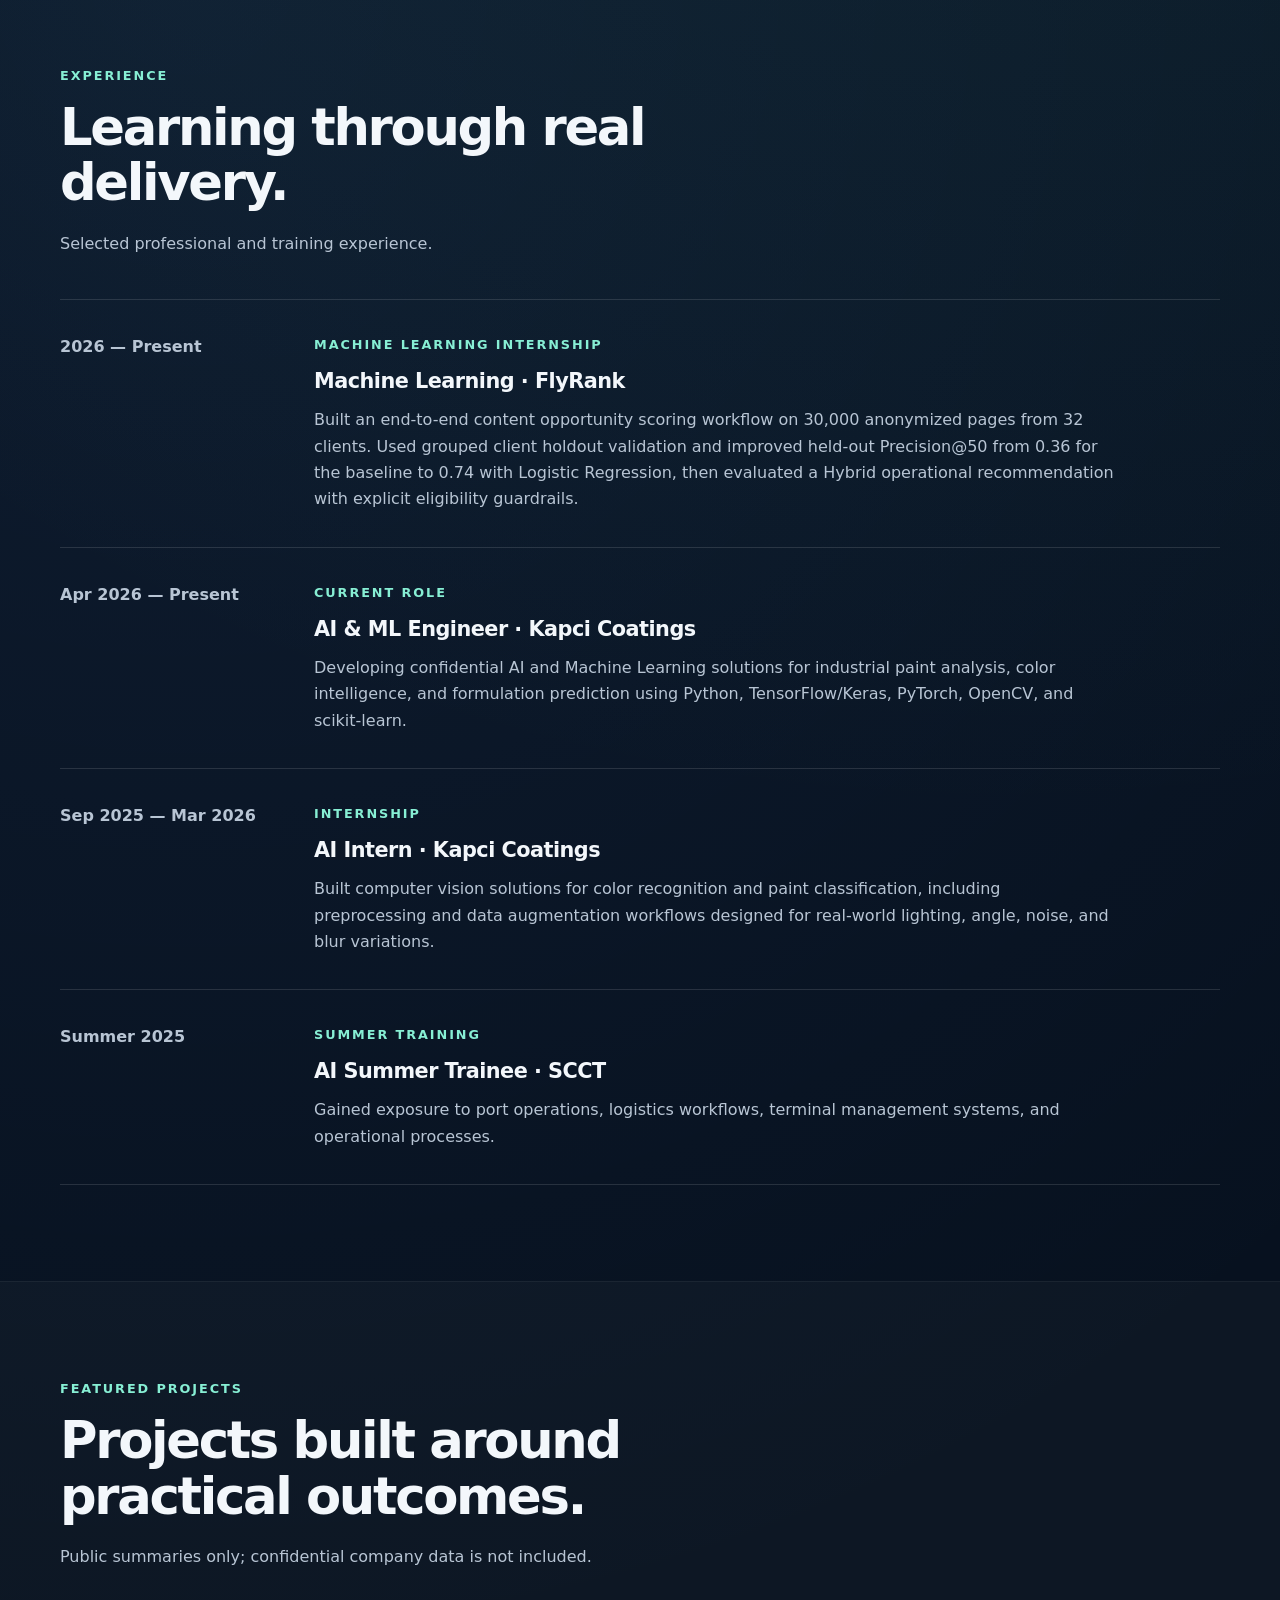
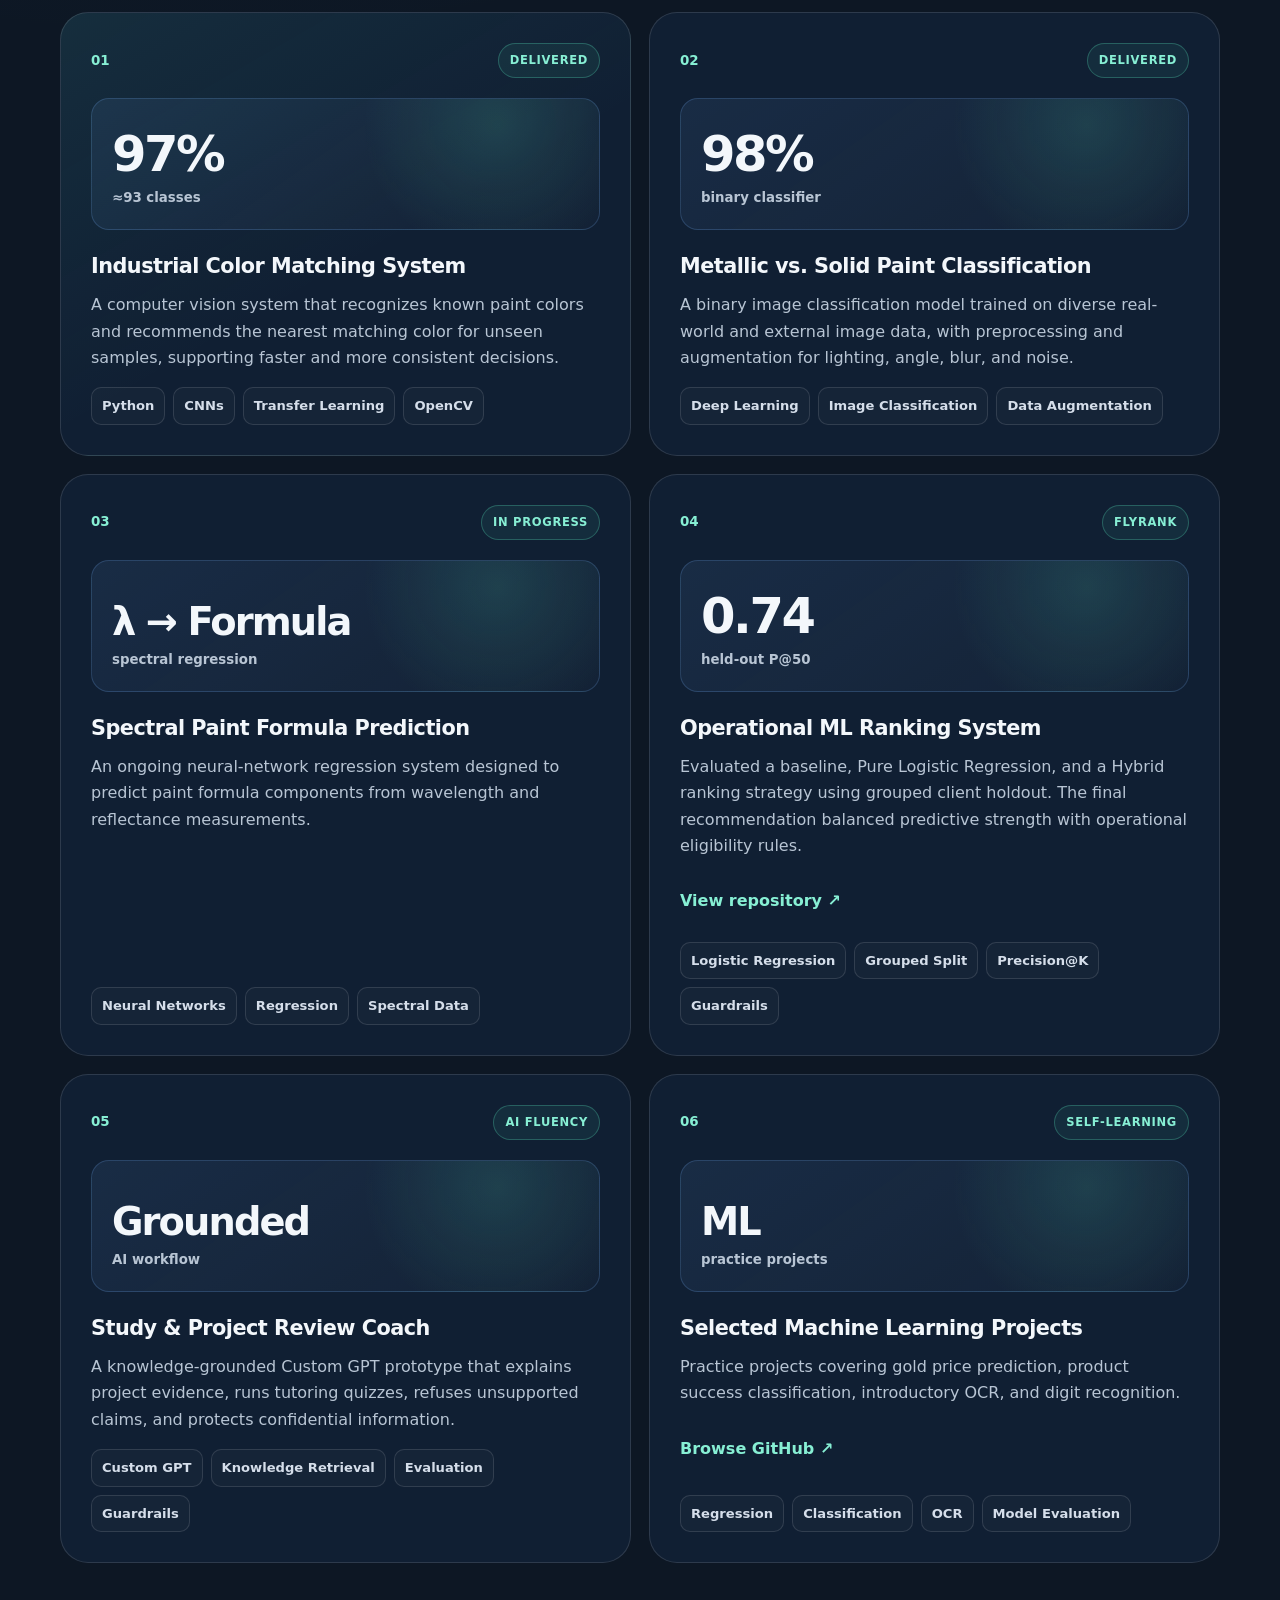
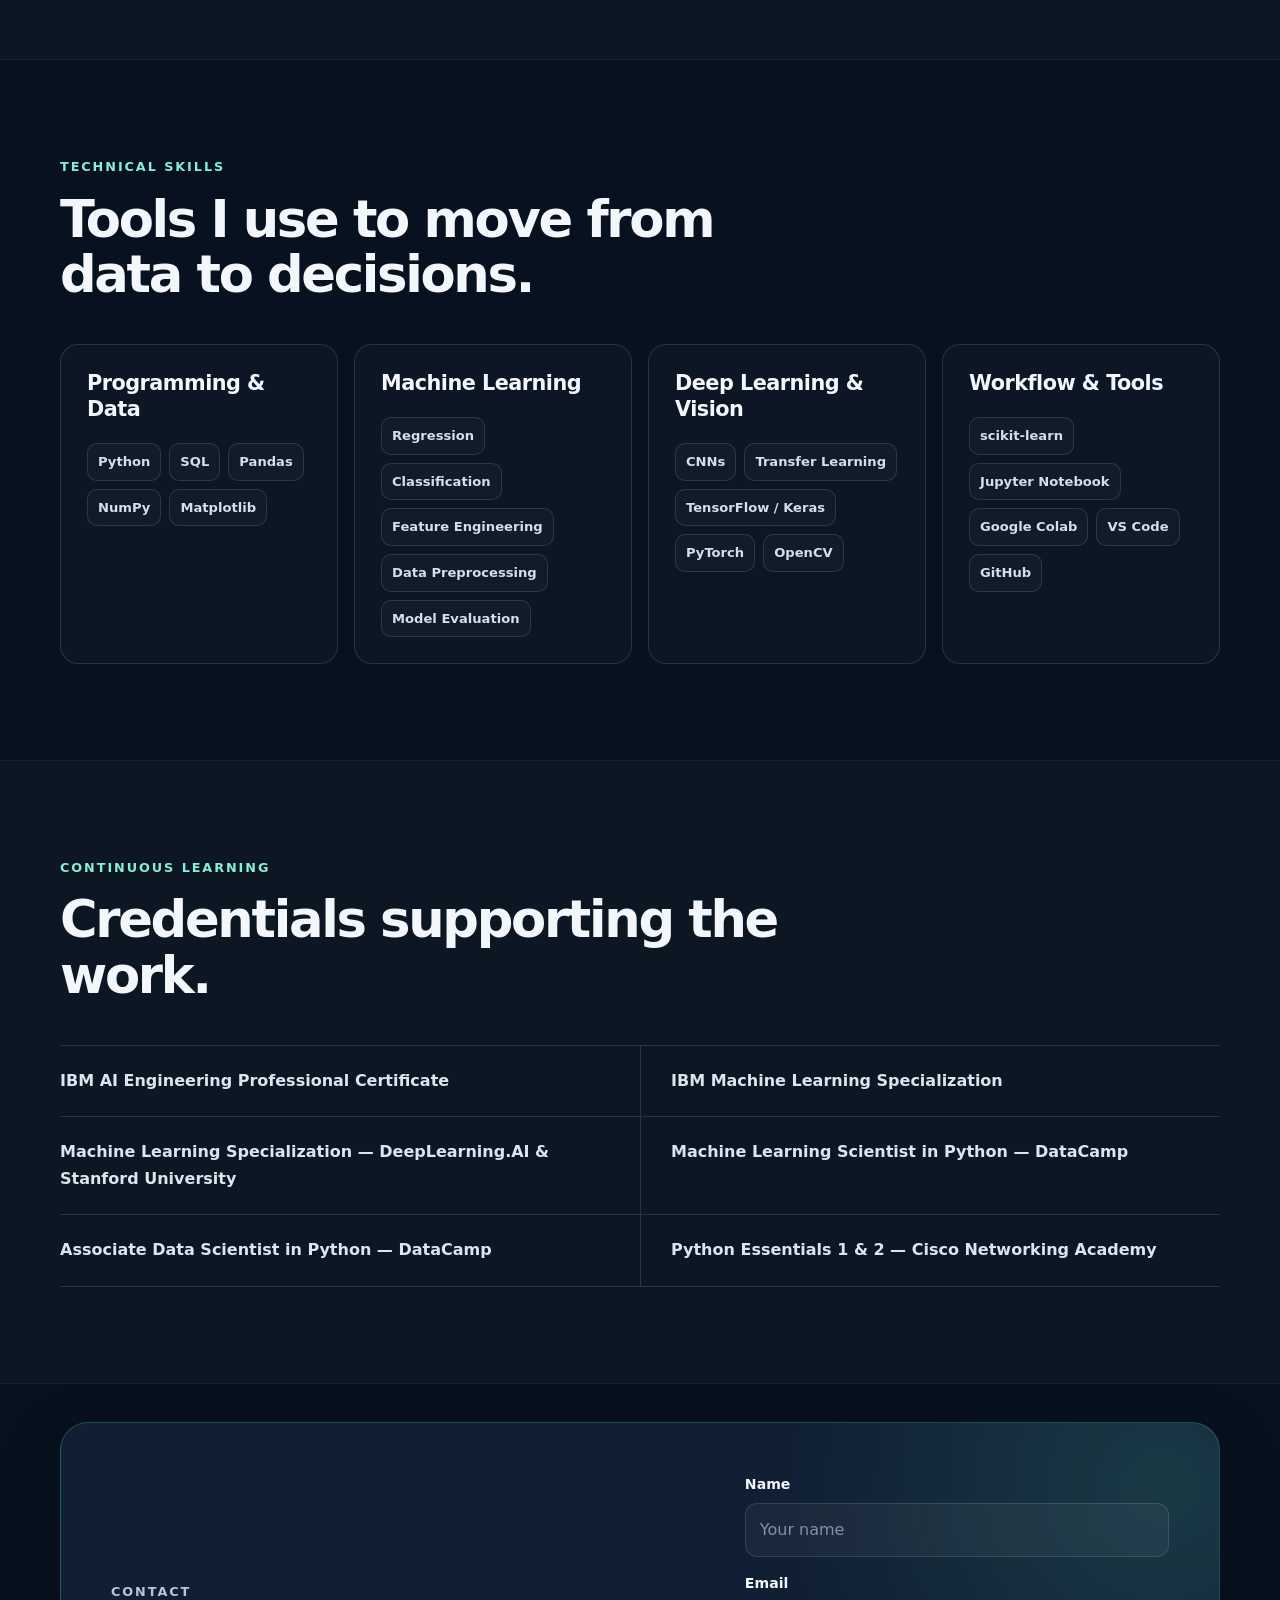
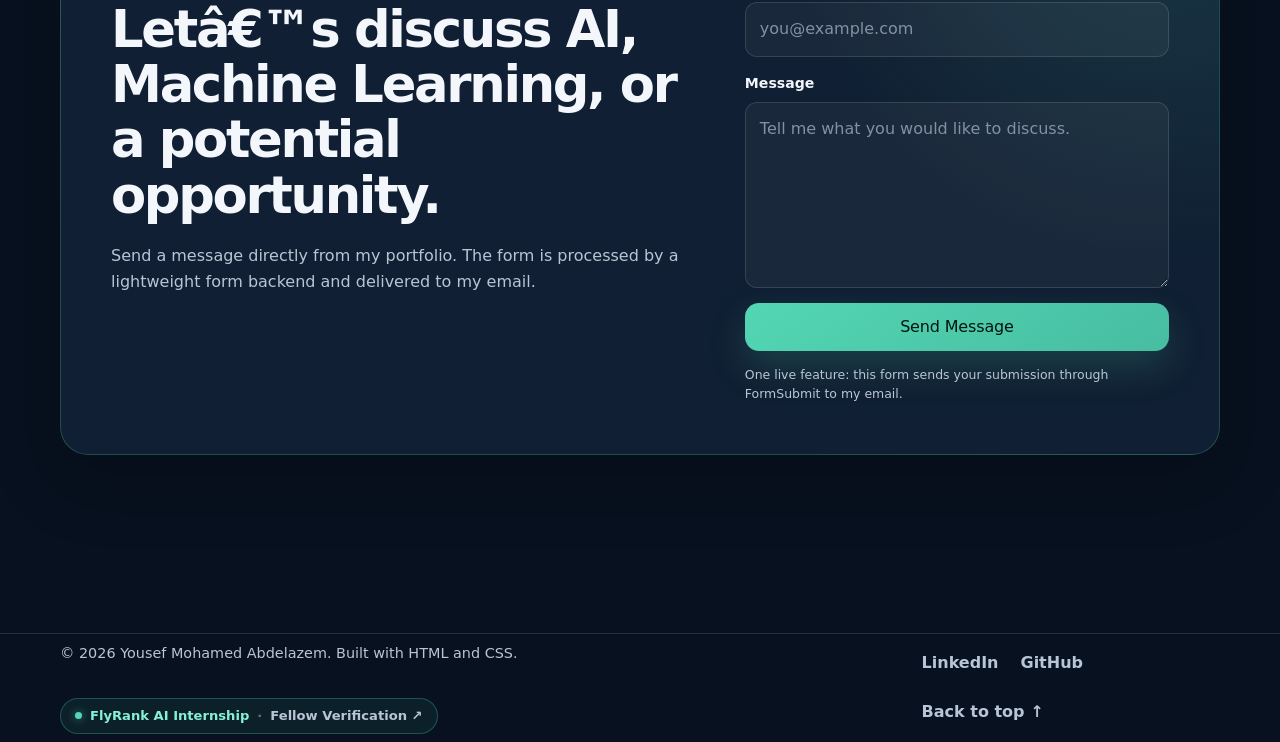
==== commit 090e54cb: "Install analytics, launch hygiene meta, and FlyRank verification badge for Week 9" ====
--- a/index.html
+++ b/index.html
@@ -5,11 +5,18 @@
   <meta name="viewport" content="width=device-width, initial-scale=1.0">
   <meta name="description" content="Portfolio of Yousef Mohamed Abdelazem, an Artificial Intelligence student and AI & Machine Learning engineer building practical ML, deep learning, and computer vision systems.">
   <meta name="author" content="Yousef Mohamed Abdelazem">
+  <link rel="canonical" href="https://yousefmohamed662006-debug.github.io/">
+  <link rel="icon" type="image/svg+xml" href="data:image/svg+xml,<svg xmlns='http://www.w3.org/2000/svg' viewBox='0 0 100 100'><rect width='100' height='100' rx='24' fill='%2353d6b4'/><text x='50%' y='54%' dominant-baseline='central' text-anchor='middle' font-family='sans-serif' font-weight='bold' font-size='44' fill='%2307111f'>YA</text></svg>">
   <meta property="og:title" content="Yousef Mohamed Abdelazem | AI & Machine Learning">
   <meta property="og:description" content="AI & ML portfolio with practical project evidence, model evaluation, and real-world outcomes.">
   <meta property="og:type" content="website">
+  <meta property="og:url" content="https://yousefmohamed662006-debug.github.io/">
+  <meta name="twitter:card" content="summary_large_image">
+  <meta name="twitter:title" content="Yousef Mohamed Abdelazem | AI & Machine Learning">
+  <meta name="twitter:description" content="AI & ML portfolio with practical project evidence, model evaluation, and real-world outcomes.">
   <title>Yousef Mohamed Abdelazem | AI & Machine Learning</title>
   <link rel="stylesheet" href="styles.css">
+  <script defer data-domain="yousefmohamed662006-debug.github.io" src="https://plausible.io/js/script.js"></script>
 </head>
 <body>
   <a class="skip-link" href="#main-content">Skip to main content</a>
@@ -421,7 +428,17 @@
 
   <footer class="site-footer">
     <div class="container footer-content">
-      <p>© 2026 Yousef Mohamed Abdelazem. Built with HTML and CSS.</p>
+      <div>
+        <p>© 2026 Yousef Mohamed Abdelazem. Built with HTML and CSS.</p>
+        <div class="footer-badge-wrap">
+          <a class="graduate-badge" href="https://internship.flyrank.ai" target="_blank" rel="noopener" aria-label="FlyRank AI Internship Verification">
+            <span class="badge-dot" aria-hidden="true"></span>
+            <span class="badge-title">FlyRank AI Internship</span>
+            <span class="badge-sep">·</span>
+            <span class="badge-status">Fellow Verification ↗</span>
+          </a>
+        </div>
+      </div>
       <div>
         <a href="https://www.linkedin.com/in/yousef-abdelazem-3361ab347" target="_blank" rel="noopener">LinkedIn</a>
         <a href="https://github.com/yousefmohamed662006-debug" target="_blank" rel="noopener">GitHub</a>
--- a/styles.css
+++ b/styles.css
@@ -901,4 +901,51 @@
   .form-field textarea {
     font-size: 16px;
   }
+}
+
+.footer-badge-wrap {
+  margin-top: 10px;
+}
+
+.graduate-badge {
+  display: inline-flex;
+  align-items: center;
+  gap: 8px;
+  padding: 6px 14px;
+  border-radius: 999px;
+  background: rgba(83, 214, 180, 0.08);
+  border: 1px solid rgba(83, 214, 180, 0.28);
+  color: var(--text);
+  font-size: 0.82rem;
+  font-weight: 500;
+  text-decoration: none;
+  transition: all 0.2s ease;
+}
+
+.graduate-badge:hover {
+  background: rgba(83, 214, 180, 0.16);
+  border-color: var(--accent-strong);
+  color: #ffffff;
+  transform: translateY(-1px);
+}
+
+.badge-dot {
+  width: 7px;
+  height: 7px;
+  border-radius: 50%;
+  background: var(--accent);
+  box-shadow: 0 0 8px rgba(83, 214, 180, 0.6);
+}
+
+.badge-title {
+  font-weight: 600;
+  color: var(--accent-strong);
+}
+
+.badge-sep {
+  opacity: 0.5;
+}
+
+.badge-status {
+  color: var(--text-soft);
 }
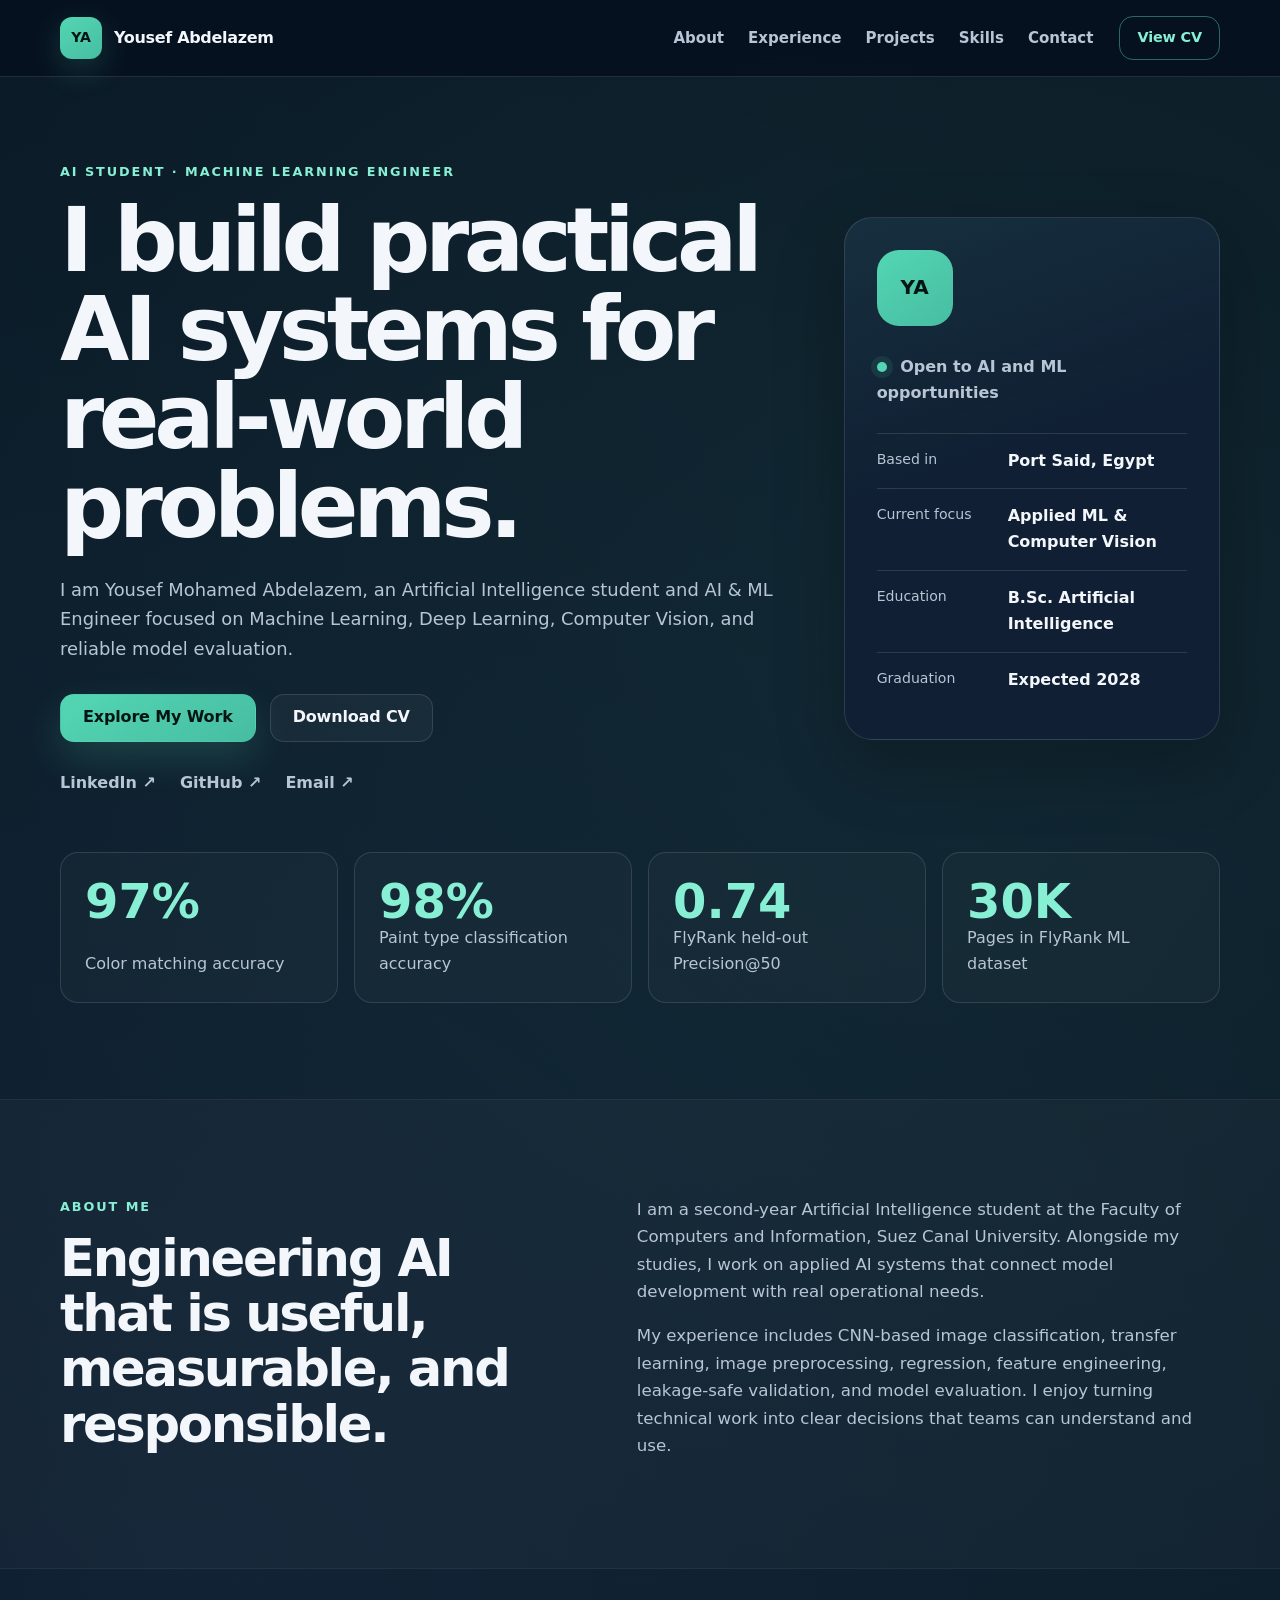
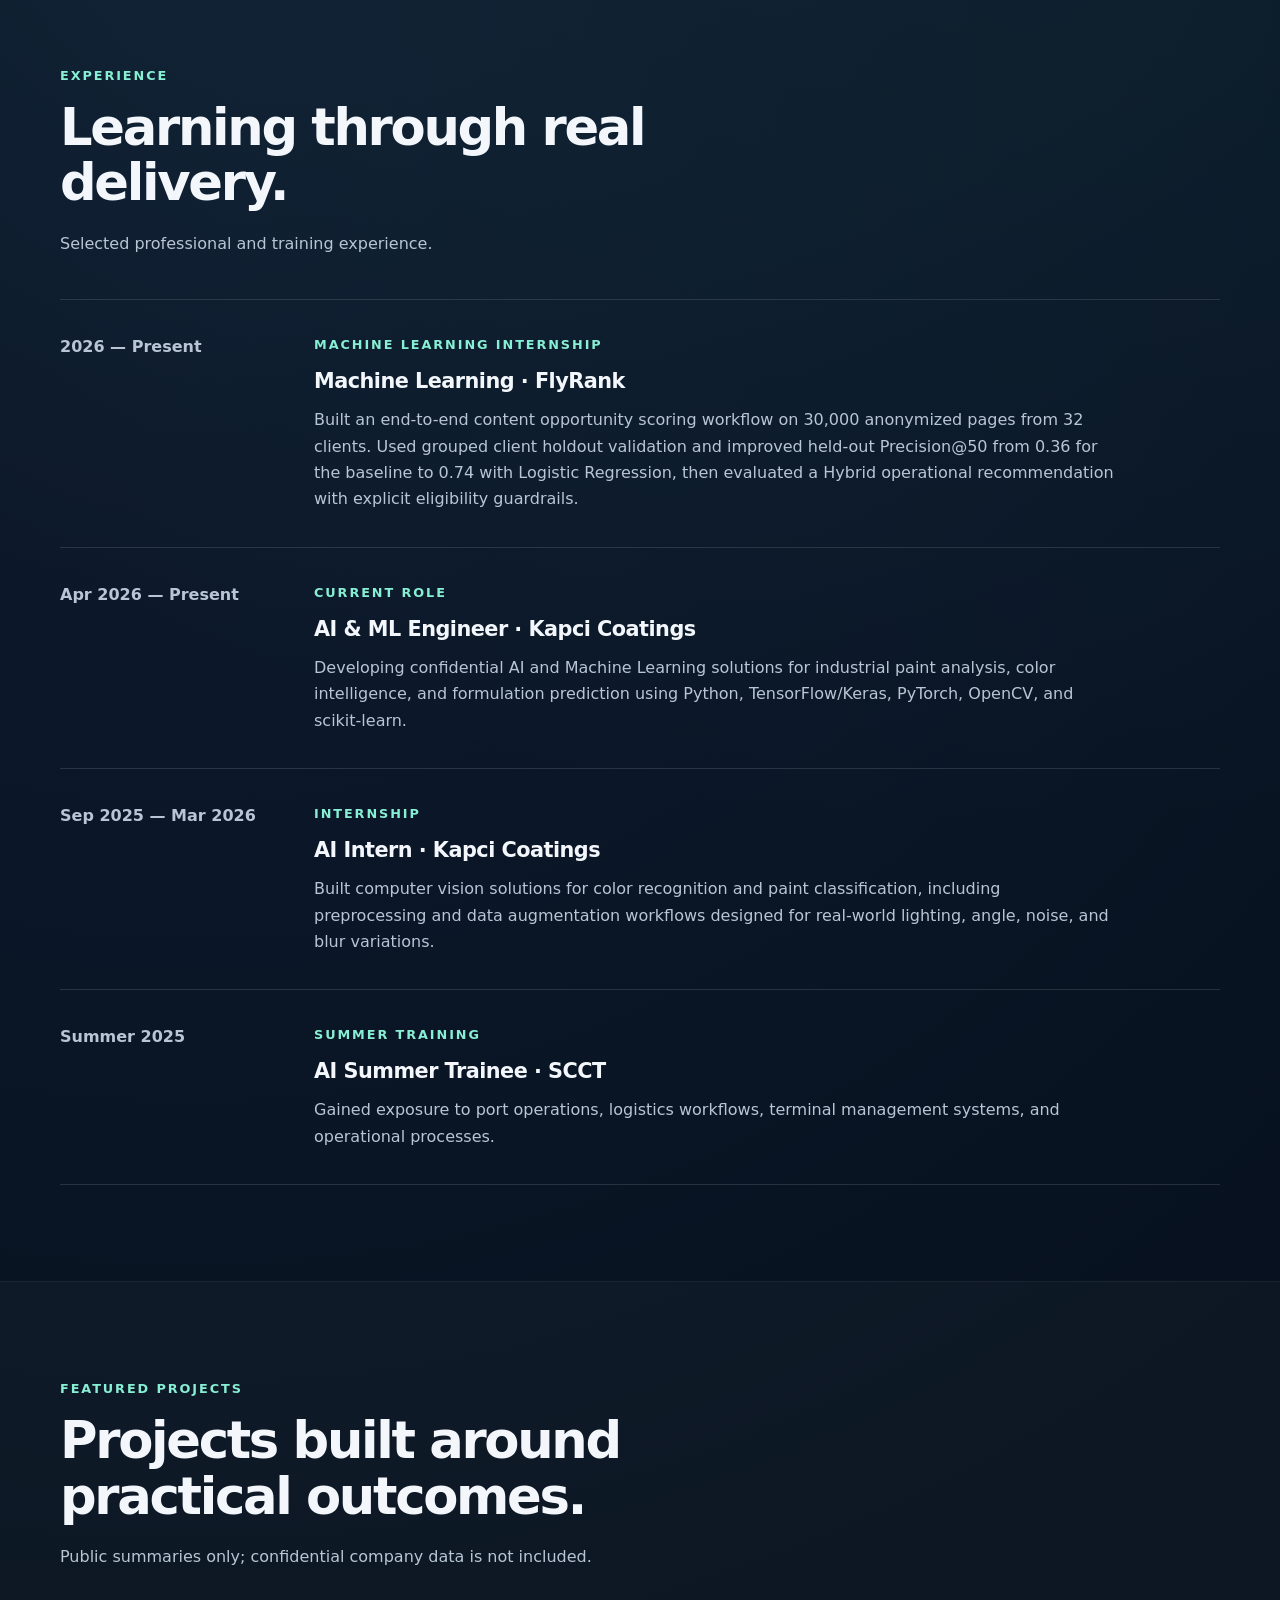
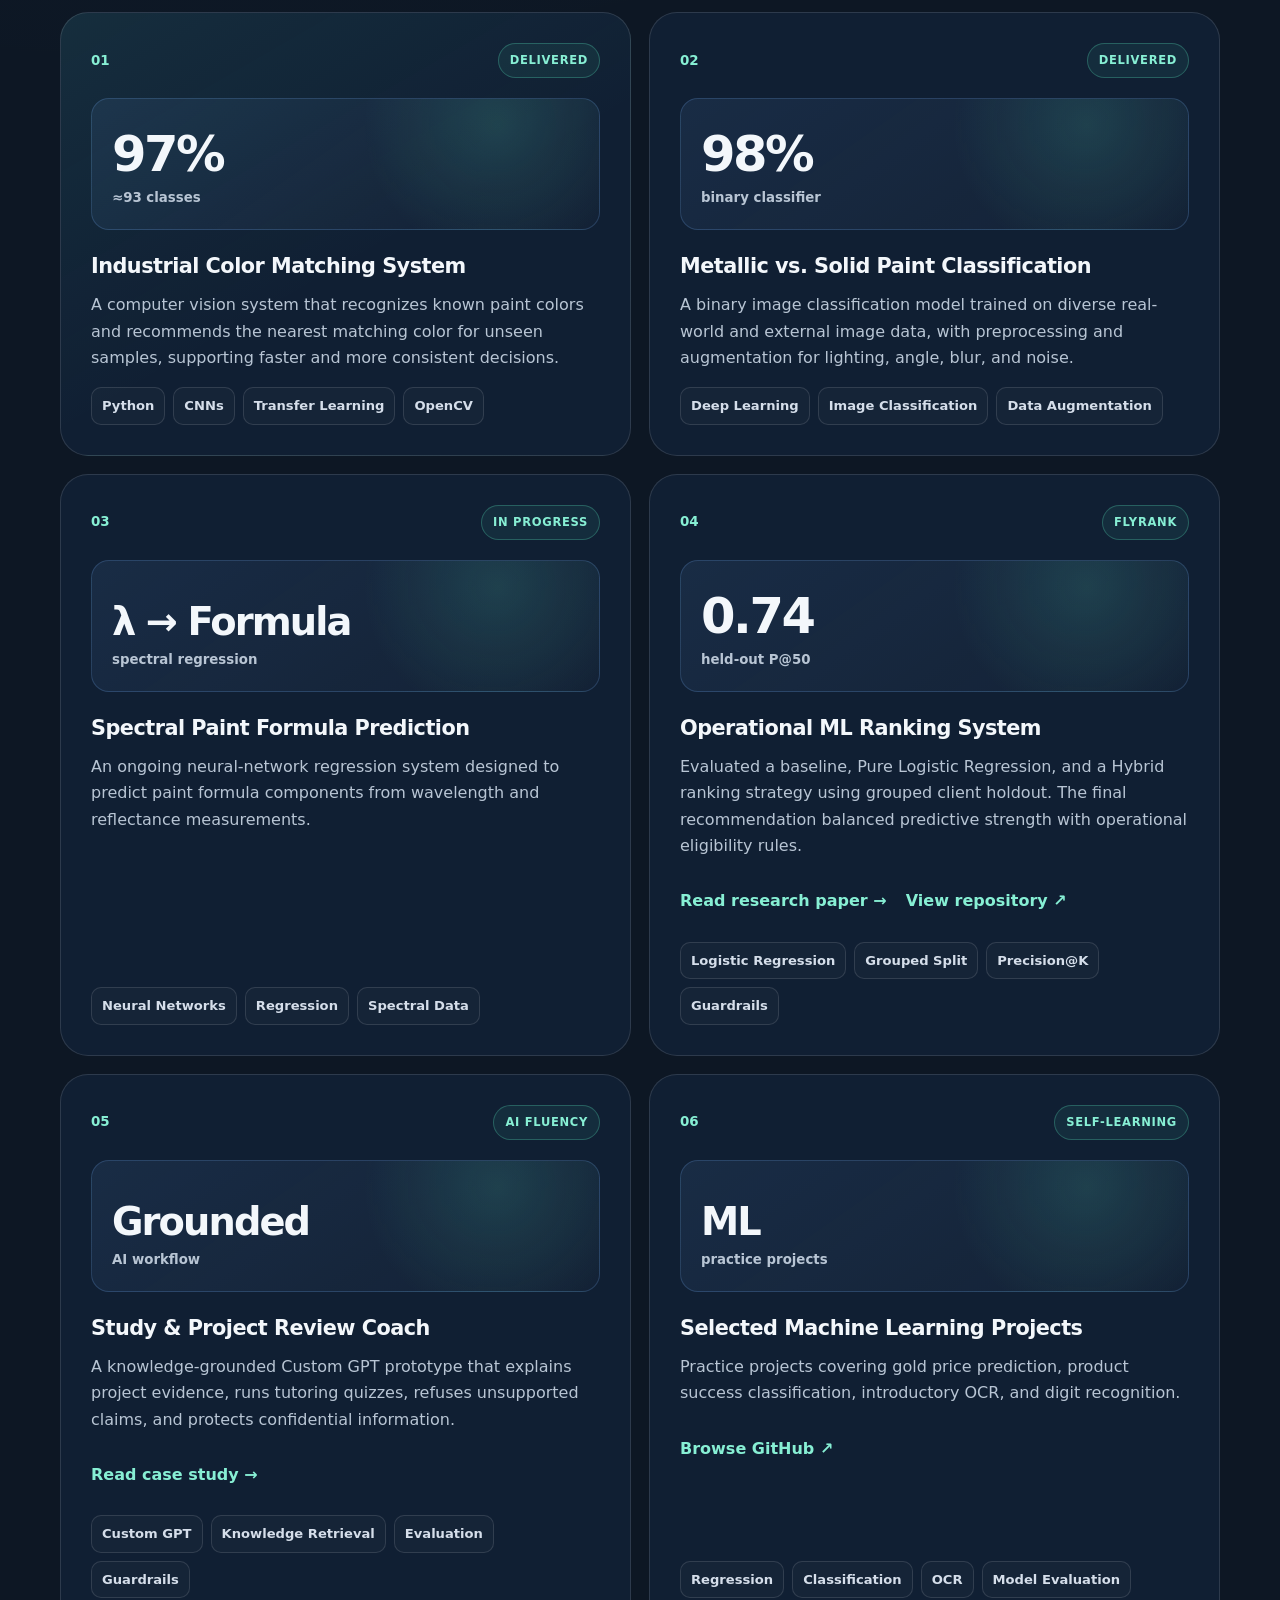
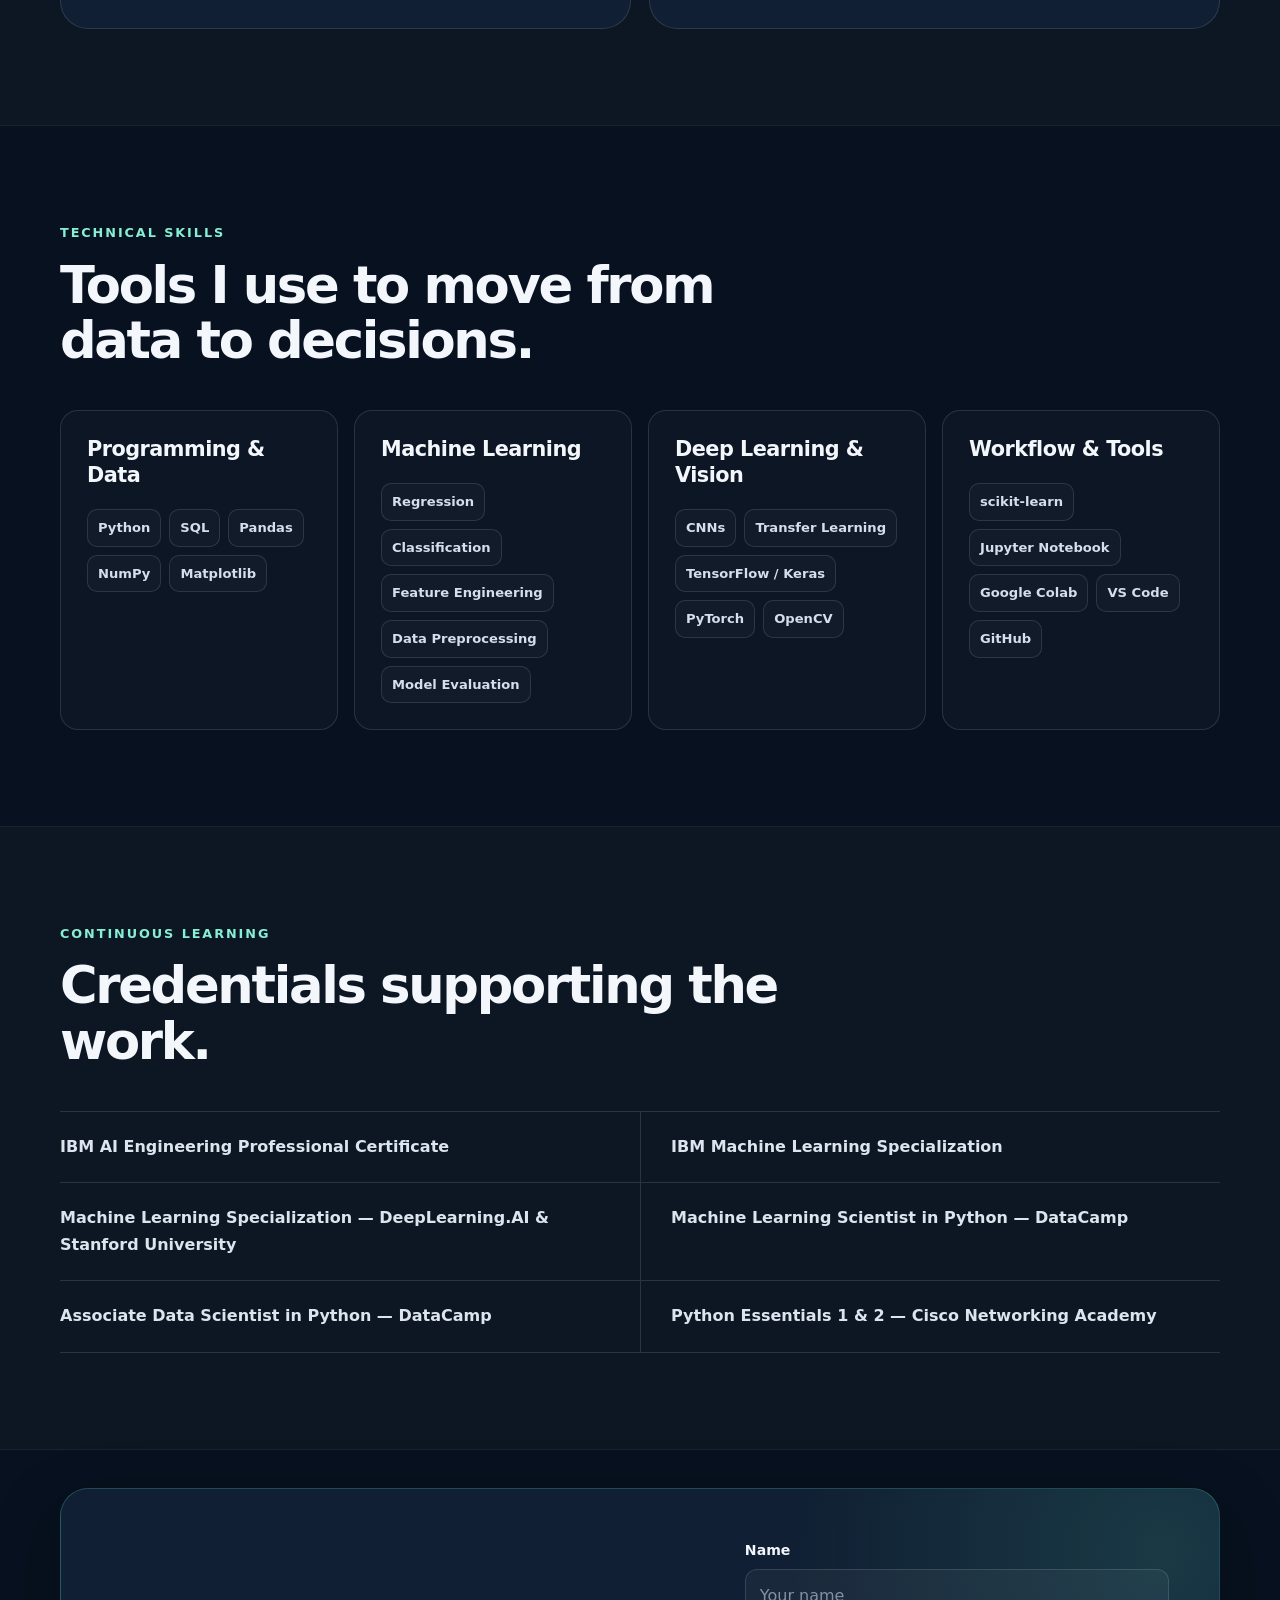
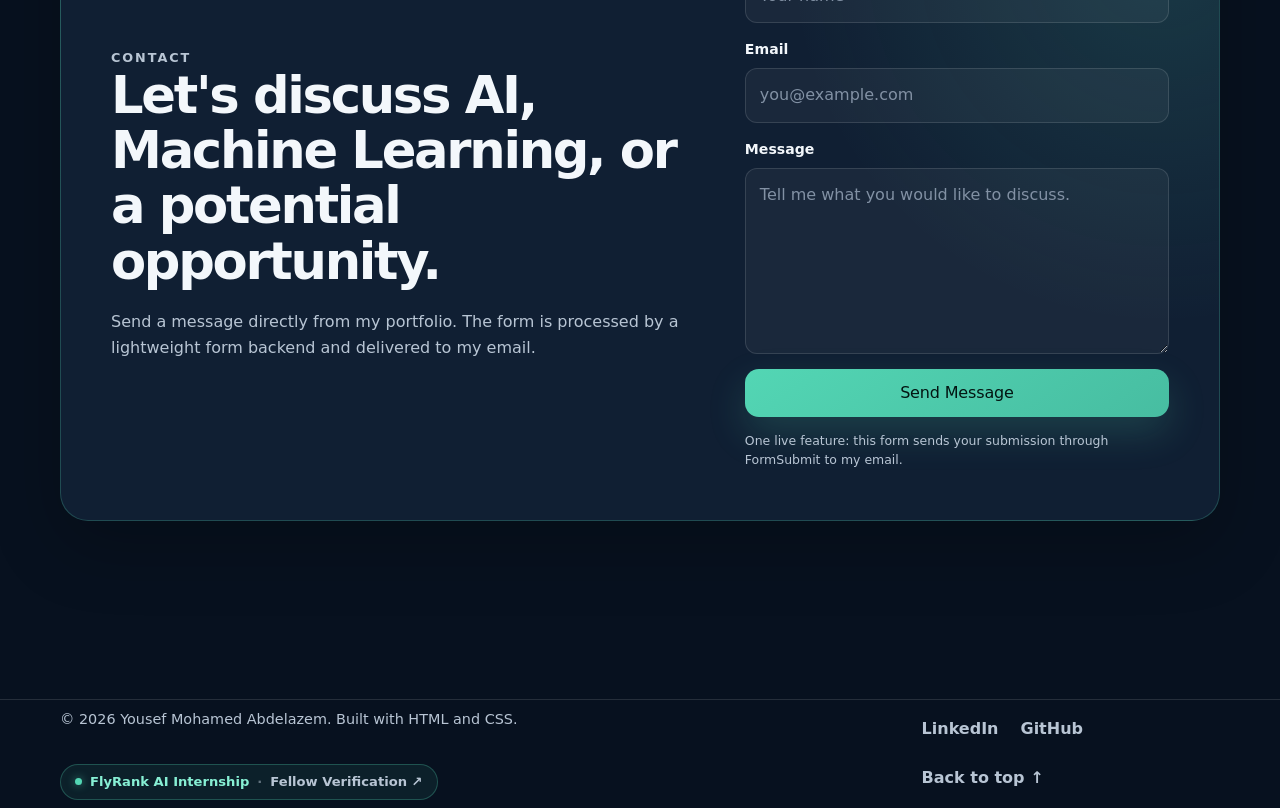
==== commit 02c3c509: "Fix encoding artifacts, add case study links, and enhance JavaScript interactions" ====
--- a/index.html
+++ b/index.html
@@ -264,7 +264,10 @@
               operational eligibility rules.
             </p>
             <div class="project-links">
-              <a class="text-link" href="https://github.com/yousefmohamed662006-debug/flyrank-ml-internship-youssef" target="_blank" rel="noopener">
+              <a class="text-link" href="content-opportunity.html">
+                Read research paper →
+              </a>
+              <a class="text-link" href="https://github.com/yousefmohamed662006-debug/flyrank-ml-internship-youssef" target="_blank" rel="noopener" style="margin-left:14px">
                 View repository ↗
               </a>
             </div>
@@ -287,6 +290,11 @@
               A knowledge-grounded Custom GPT prototype that explains project evidence, runs
               tutoring quizzes, refuses unsupported claims, and protects confidential information.
             </p>
+            <div class="project-links">
+              <a class="text-link" href="ai-fluency.html">
+                Read case study →
+              </a>
+            </div>
             <ul class="tag-list" aria-label="Technologies">
               <li>Custom GPT</li><li>Knowledge Retrieval</li><li>Evaluation</li><li>Guardrails</li>
             </ul>
@@ -363,7 +371,7 @@
       <div class="container contact-card">
         <div>
           <p class="section-kicker">Contact</p>
-          <h2>Letâ€™s discuss AI, Machine Learning, or a potential opportunity.</h2>
+          <h2>Let's discuss AI, Machine Learning, or a potential opportunity.</h2>
           <p>
             Send a message directly from my portfolio. The form is processed by a lightweight
             form backend and delivered to my email.
@@ -446,5 +454,6 @@
       </div>
     </div>
   </footer>
+  <script src="script.js"></script>
 </body>
 </html>
--- a/styles.css
+++ b/styles.css
@@ -948,4 +948,380 @@
 
 .badge-status {
   color: var(--text-soft);
+}
+
+/* ==========================================================================
+   Case Study & Research Paper Page Styles
+   ========================================================================== */
+
+.page-hero {
+  padding: 54px 0 32px;
+  border-bottom: 1px solid var(--line);
+  background: radial-gradient(circle at 85% 15%, rgba(83, 214, 180, 0.08), transparent 32%), var(--bg-soft);
+}
+
+.breadcrumbs {
+  margin-bottom: 14px;
+  font-size: 0.88rem;
+  color: var(--text-soft);
+}
+
+.breadcrumbs a {
+  color: var(--accent);
+  text-decoration: none;
+}
+
+.breadcrumbs a:hover {
+  text-decoration: underline;
+}
+
+.page-hero h1 {
+  font-size: clamp(1.85rem, 4vw, 2.75rem);
+  line-height: 1.2;
+  margin: 12px 0 16px;
+  max-width: 960px;
+  letter-spacing: -0.02em;
+}
+
+.page-hero .lead {
+  font-size: 1.15rem;
+  color: var(--text-soft);
+  max-width: 820px;
+  line-height: 1.6;
+  margin-bottom: 0;
+}
+
+.meta {
+  display: flex;
+  flex-wrap: wrap;
+  gap: 10px;
+}
+
+.tag {
+  display: inline-block;
+  padding: 4px 12px;
+  border-radius: 999px;
+  background: rgba(255, 255, 255, 0.06);
+  border: 1px solid var(--line);
+  color: var(--text-soft);
+  font-size: 0.8rem;
+  font-weight: 600;
+}
+
+.section-tight {
+  padding: 32px 0;
+  border-bottom: 1px solid var(--line);
+  background: var(--surface);
+}
+
+.stats {
+  display: grid;
+  grid-template-columns: repeat(4, 1fr);
+  gap: 20px;
+}
+
+.stat {
+  padding: 16px 20px;
+  border-radius: 12px;
+  background: rgba(255, 255, 255, 0.03);
+  border: 1px solid var(--line);
+}
+
+.stat strong {
+  display: block;
+  font-size: 1.85rem;
+  color: var(--accent-strong);
+  font-weight: 800;
+  line-height: 1.1;
+}
+
+.stat span {
+  font-size: 0.82rem;
+  color: var(--text-soft);
+}
+
+.case-layout {
+  display: grid;
+  grid-template-columns: 1fr 320px;
+  gap: 48px;
+  align-items: start;
+  padding-top: 36px;
+}
+
+.case-main {
+  min-width: 0;
+  display: flex;
+  flex-direction: column;
+  gap: 36px;
+}
+
+.case-section {
+  padding: 32px;
+  border-radius: 16px;
+  background: var(--surface);
+  border: 1px solid var(--line);
+}
+
+.case-section h2 {
+  font-size: 1.5rem;
+  margin-top: 0;
+  margin-bottom: 16px;
+  color: var(--text);
+  letter-spacing: -0.01em;
+}
+
+.case-section p {
+  color: var(--text-soft);
+  font-size: 1rem;
+  line-height: 1.7;
+  margin-bottom: 16px;
+}
+
+.case-section p:last-child {
+  margin-bottom: 0;
+}
+
+.case-section ul {
+  color: var(--text-soft);
+  padding-left: 22px;
+  margin-bottom: 16px;
+  line-height: 1.7;
+}
+
+.case-section li {
+  margin-bottom: 8px;
+}
+
+.callout {
+  padding: 18px 22px;
+  border-radius: 12px;
+  background: rgba(83, 214, 180, 0.06);
+  border-left: 4px solid var(--accent);
+  color: var(--text);
+  font-size: 0.95rem;
+  line-height: 1.6;
+  margin: 18px 0;
+}
+
+.callout strong {
+  color: var(--accent-strong);
+}
+
+.result-table {
+  width: 100%;
+  border-collapse: collapse;
+  margin: 20px 0;
+  font-size: 0.92rem;
+  text-align: left;
+}
+
+.result-table th,
+.result-table td {
+  padding: 12px 16px;
+  border-bottom: 1px solid var(--line);
+}
+
+.result-table th {
+  background: rgba(255, 255, 255, 0.04);
+  color: var(--text);
+  font-weight: 700;
+}
+
+.result-table td {
+  color: var(--text-soft);
+}
+
+.result-table tr:hover td {
+  background: rgba(255, 255, 255, 0.02);
+}
+
+.case-sidebar {
+  display: flex;
+  flex-direction: column;
+  gap: 20px;
+  position: sticky;
+  top: 100px;
+}
+
+.card {
+  padding: 24px;
+  border-radius: 16px;
+  background: var(--surface);
+  border: 1px solid var(--line);
+}
+
+.card h3 {
+  margin-top: 0;
+  margin-bottom: 16px;
+  font-size: 1.15rem;
+  color: var(--text);
+}
+
+.info-list {
+  list-style: none;
+  padding: 0;
+  margin: 0;
+  display: flex;
+  flex-direction: column;
+  gap: 12px;
+}
+
+.info-list li {
+  display: flex;
+  justify-content: space-between;
+  align-items: center;
+  font-size: 0.88rem;
+  border-bottom: 1px solid rgba(255, 255, 255, 0.05);
+  padding-bottom: 8px;
+}
+
+.info-list li span {
+  color: var(--text-soft);
+}
+
+.info-list li strong {
+  color: var(--text);
+  font-weight: 600;
+}
+
+@media (max-width: 900px) {
+  .case-layout {
+    grid-template-columns: 1fr;
+  }
+  .case-sidebar {
+    position: static;
+  }
+  .stats {
+    grid-template-columns: repeat(2, 1fr);
+  }
+}
+
+@media (max-width: 600px) {
+  .stats {
+    grid-template-columns: 1fr;
+  }
+  .case-section {
+    padding: 22px;
+  }
+  .result-table {
+    display: block;
+    overflow-x: auto;
+  }
+}
+
+.grid-2 {
+  display: grid;
+  grid-template-columns: repeat(2, 1fr);
+  gap: 24px;
+}
+
+.grid-3 {
+  display: grid;
+  grid-template-columns: repeat(3, 1fr);
+  gap: 24px;
+}
+
+.card-link {
+  text-decoration: none;
+  display: flex;
+  flex-direction: column;
+  transition: transform 180ms ease, border-color 180ms ease;
+}
+
+.card-link:hover {
+  transform: translateY(-4px);
+  border-color: rgba(83, 214, 180, 0.40);
+}
+
+.card-link p {
+  color: var(--text-soft);
+  margin-bottom: 16px;
+  line-height: 1.6;
+}
+
+.project-icon {
+  width: 44px;
+  height: 44px;
+  display: grid;
+  place-items: center;
+  border-radius: 12px;
+  background: rgba(120, 178, 255, 0.12);
+  border: 1px solid rgba(120, 178, 255, 0.25);
+  color: var(--blue);
+  font-weight: 800;
+  font-size: 1rem;
+  margin-bottom: 20px;
+}
+
+.project-icon.teal {
+  background: rgba(83, 214, 180, 0.12);
+  border-color: rgba(83, 214, 180, 0.30);
+  color: var(--accent-strong);
+}
+
+.link-arrow {
+  margin-top: auto;
+  color: var(--accent-strong);
+  font-weight: 700;
+  font-size: 0.92rem;
+  padding-top: 14px;
+}
+
+.band {
+  display: flex;
+  align-items: center;
+  justify-content: space-between;
+  gap: 32px;
+}
+
+.band h2 {
+  margin-top: 0;
+  margin-bottom: 8px;
+}
+
+.band p {
+  margin: 0;
+  color: var(--text-soft);
+}
+
+.timeline-number {
+  width: 32px;
+  height: 32px;
+  display: grid;
+  place-items: center;
+  border-radius: 50%;
+  background: rgba(83, 214, 180, 0.12);
+  border: 1px solid var(--accent);
+  color: var(--accent-strong);
+  font-weight: 800;
+  font-size: 0.85rem;
+  margin-bottom: 12px;
+}
+
+.contact-grid {
+  display: grid;
+  grid-template-columns: repeat(2, 1fr);
+  gap: 24px;
+}
+
+.contact-link {
+  display: inline-flex;
+  margin-top: 16px;
+  color: var(--accent-strong);
+  text-decoration: none;
+  font-weight: 700;
+}
+
+.contact-link:hover {
+  text-decoration: underline;
+}
+
+@media (max-width: 800px) {
+  .grid-2, .grid-3, .contact-grid {
+    grid-template-columns: 1fr;
+  }
+  .band {
+    flex-direction: column;
+    align-items: flex-start;
+  }
 }
